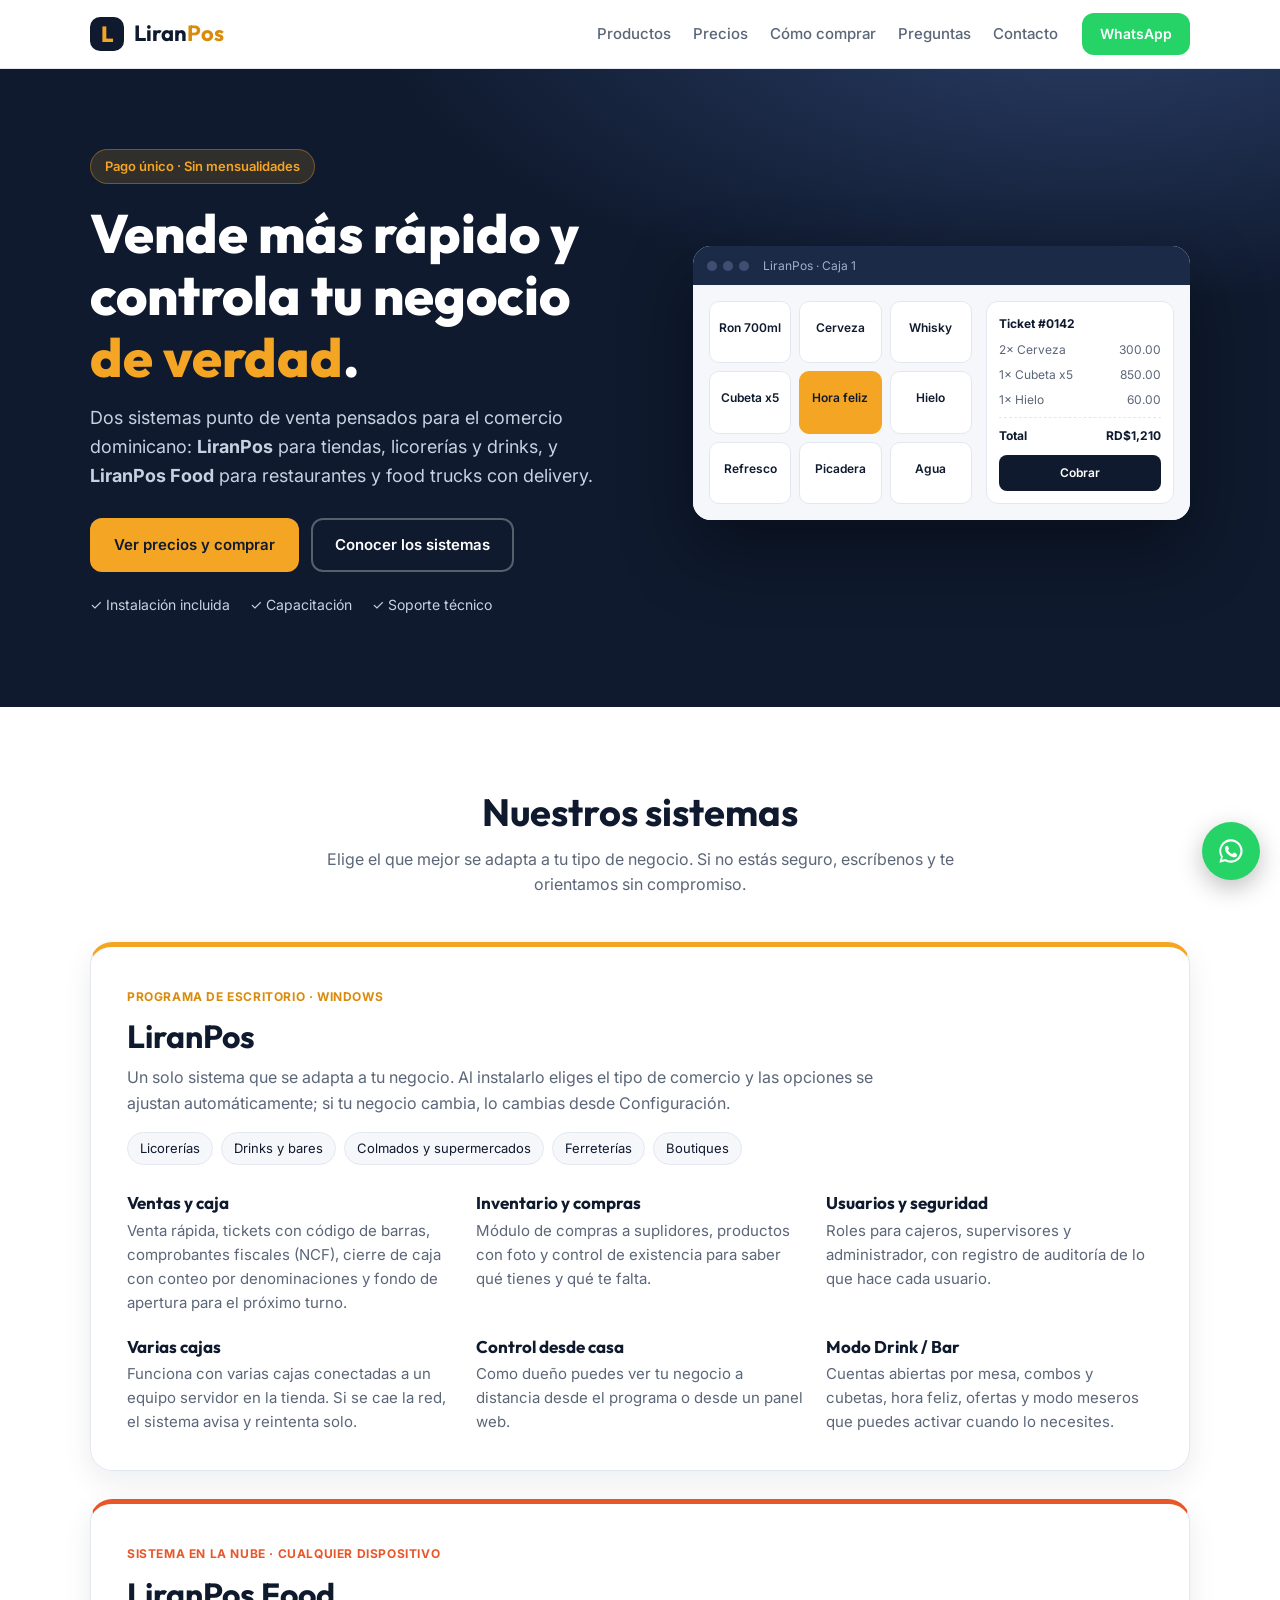
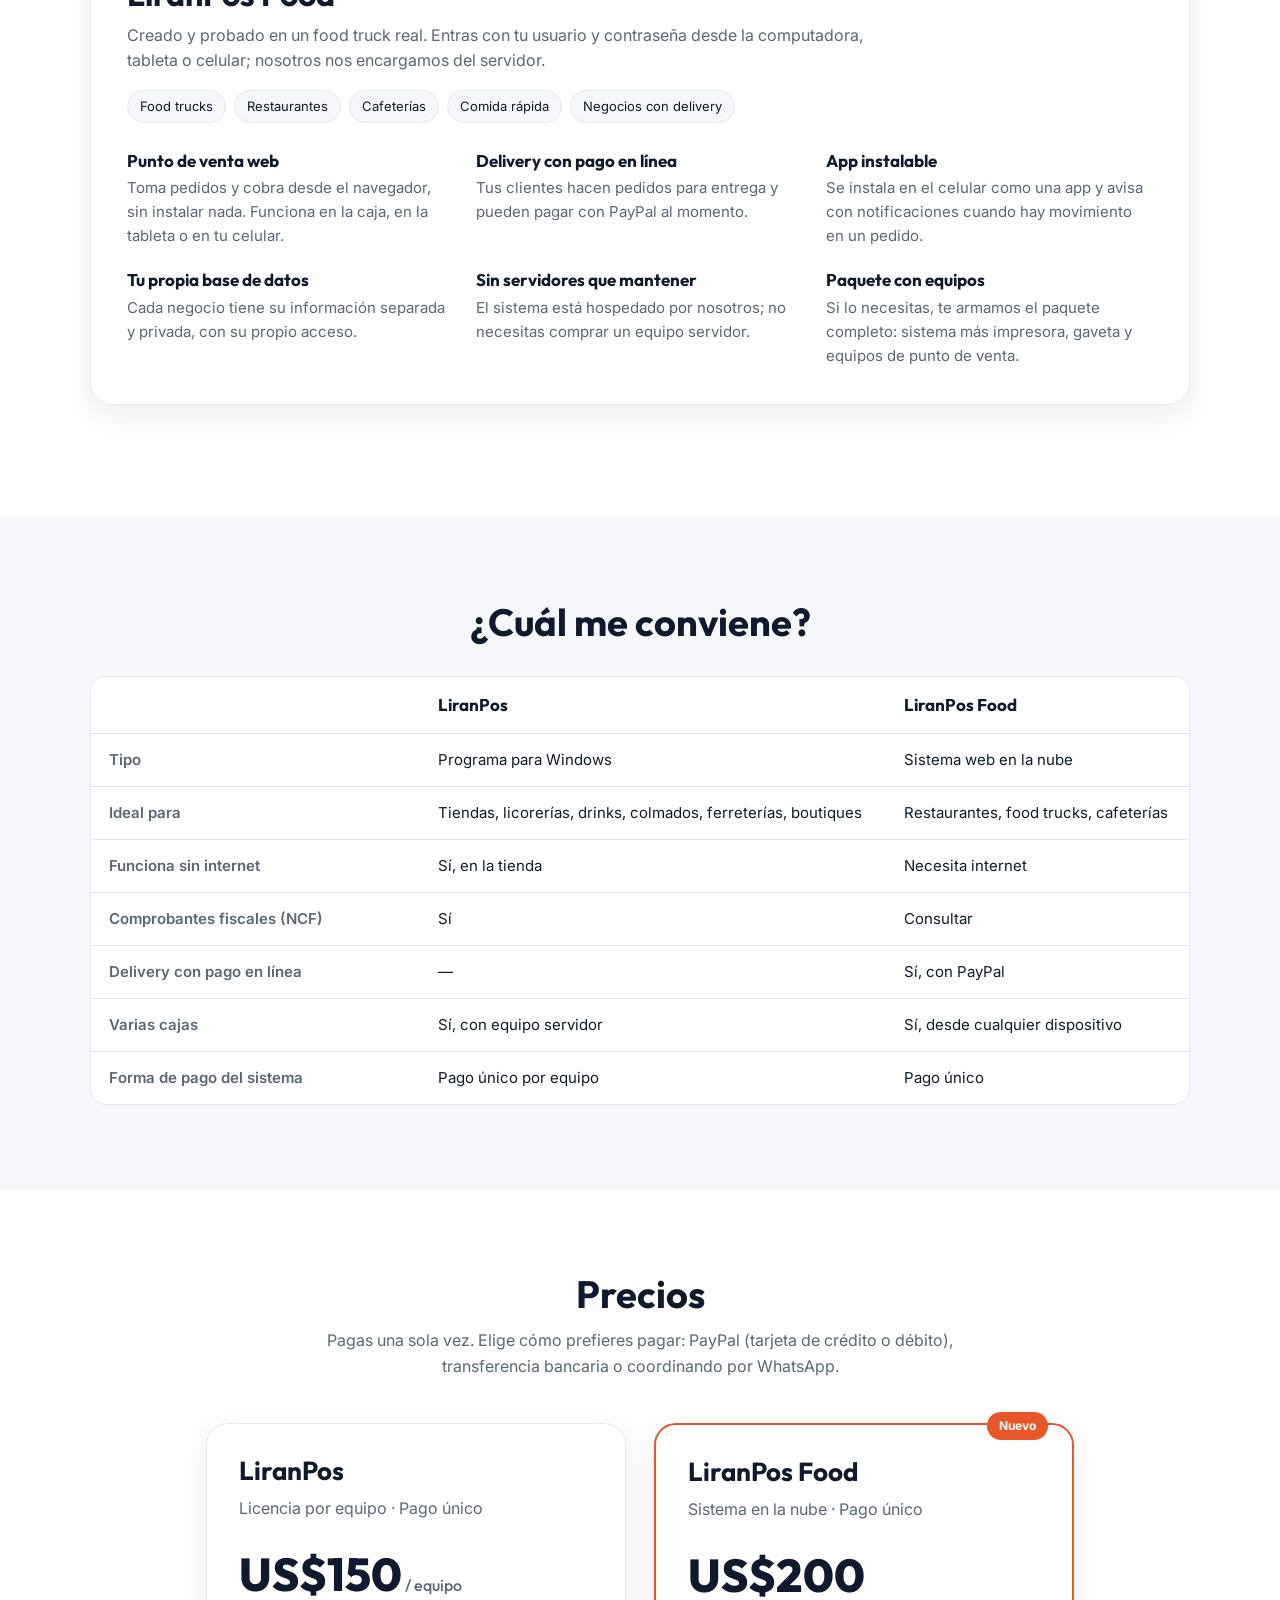
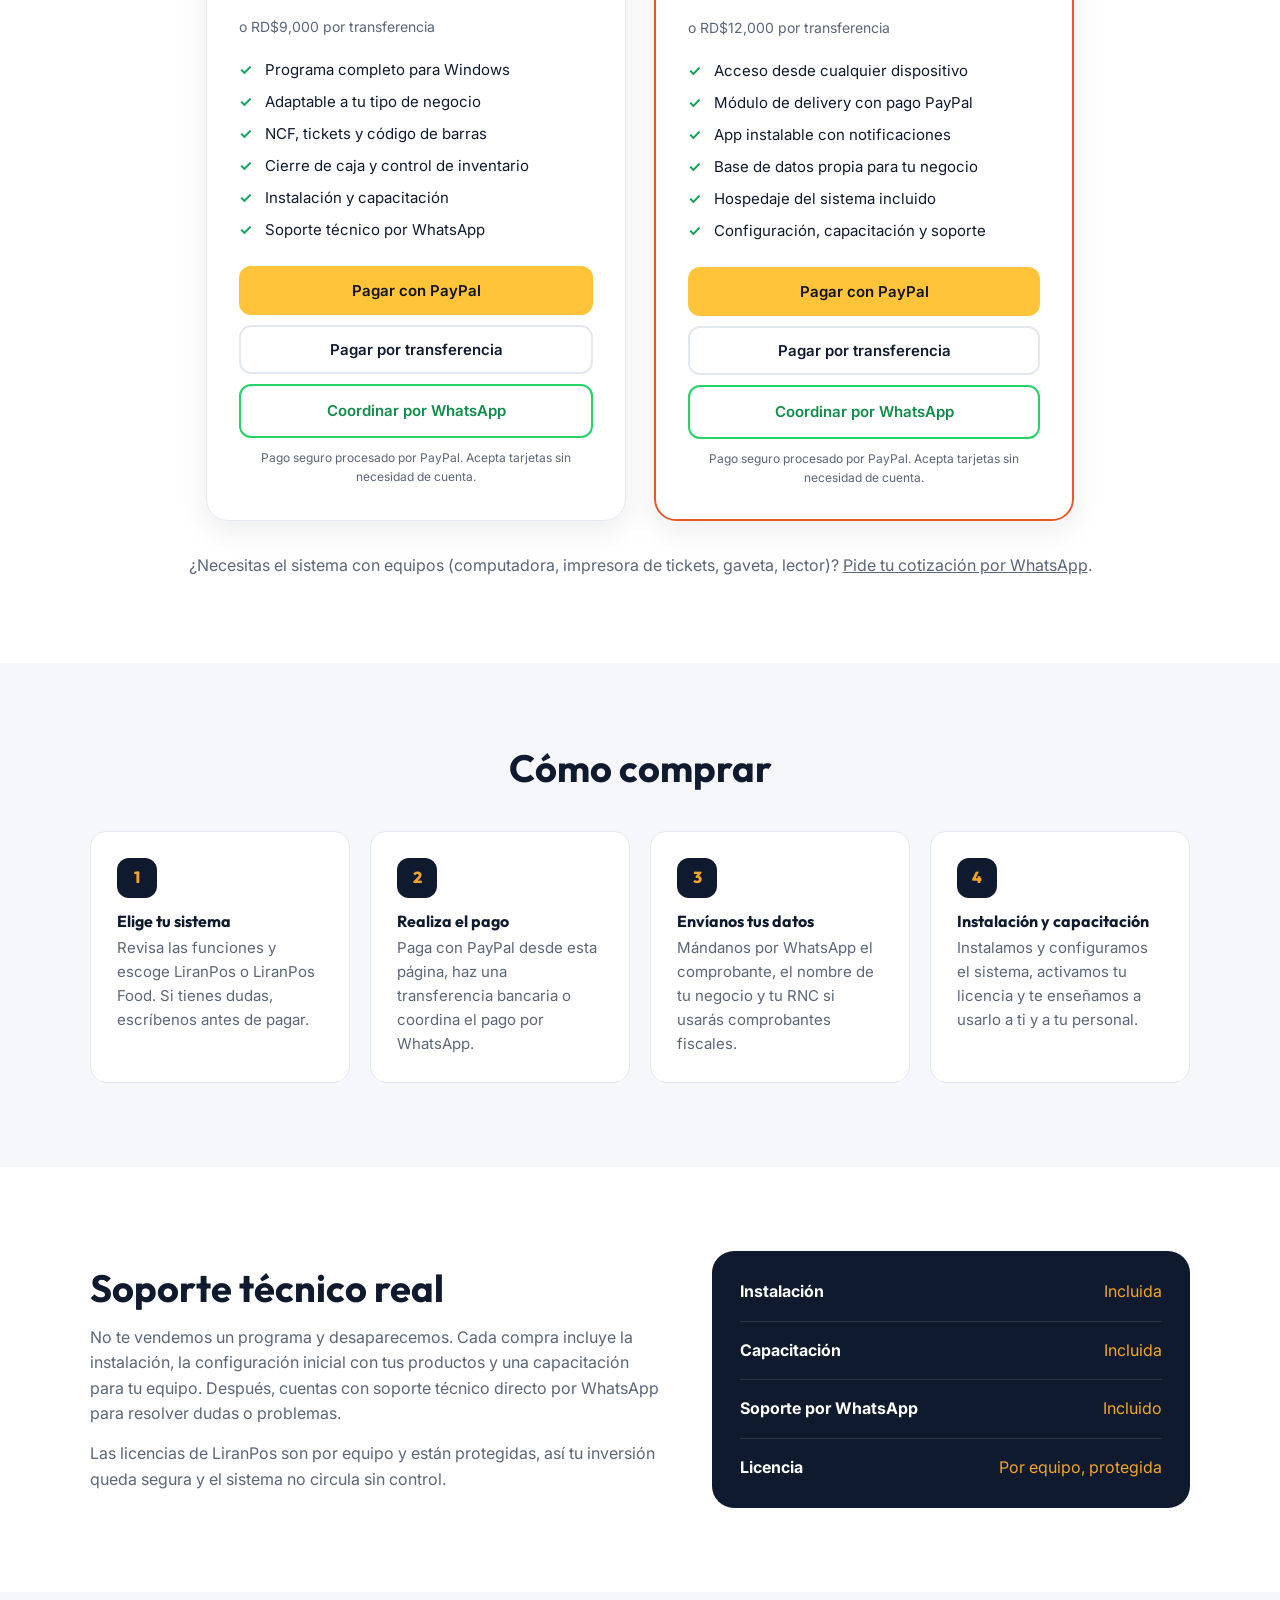
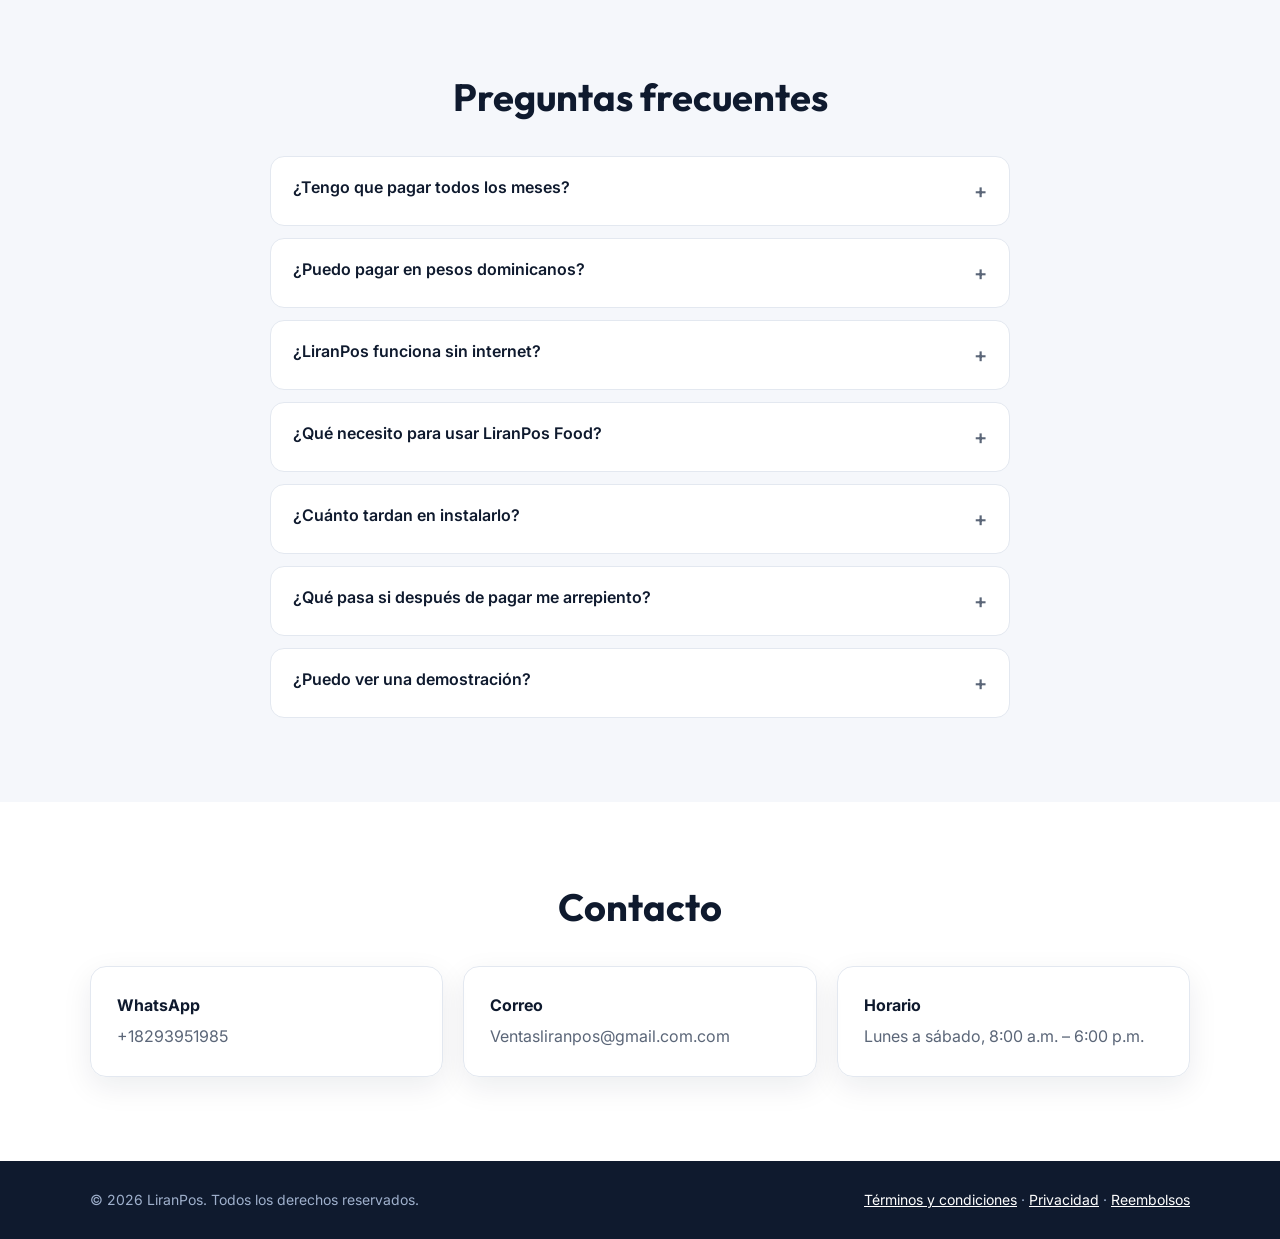
==== index.html @ cc204680 "Add files via upload" ====
<!doctype html>
<html lang="es">
<head>
<meta charset="utf-8">
<meta name="viewport" content="width=device-width, initial-scale=1">
<title>LiranPos | Sistemas punto de venta</title>
<meta name="description" content="LiranPos y LiranPos Food: sistemas punto de venta para licorerías, drinks, colmados, ferreterías, boutiques, restaurantes y food trucks. Pago único, instalación y soporte técnico.">
<link rel="preconnect" href="https://fonts.googleapis.com">
<link rel="preconnect" href="https://fonts.gstatic.com" crossorigin>
<link href="https://fonts.googleapis.com/css2?family=Outfit:wght@500;600;700;800&family=Inter:wght@400;500;600&display=swap" rel="stylesheet">
<link rel="stylesheet" href="estilos.css">
</head>
<body>

<!-- ============ ENCABEZADO ============ -->
<header class="nav">
  <div class="wrap nav-in">
    <a href="#inicio" class="logo"><span class="logo-mark">L</span><span>Liran<b>Pos</b></span></a>
    <nav class="links" id="menu">
      <a href="#productos">Productos</a>
      <a href="#precios">Precios</a>
      <a href="#como-comprar">Cómo comprar</a>
      <a href="#preguntas">Preguntas</a>
      <a href="#contacto">Contacto</a>
    </nav>
    <a class="btn btn-sm btn-wa js-wa" data-msg="Hola, quiero información sobre los sistemas LiranPos." href="#" target="_blank" rel="noopener">WhatsApp</a>
    <button class="burger" aria-label="Abrir menú" onclick="document.getElementById('menu').classList.toggle('open')">☰</button>
  </div>
</header>

<!-- ============ HERO ============ -->
<section class="hero" id="inicio">
  <div class="wrap hero-in">
    <div>
      <span class="pill">Pago único · Sin mensualidades</span>
      <h1>Vende más rápido y controla tu negocio <span class="hl">de verdad</span>.</h1>
      <p class="lead">Dos sistemas punto de venta pensados para el comercio dominicano: <b>LiranPos</b> para tiendas, licorerías y drinks, y <b>LiranPos Food</b> para restaurantes y food trucks con delivery.</p>
      <div class="cta-row">
        <a href="#precios" class="btn btn-primary">Ver precios y comprar</a>
        <a href="#productos" class="btn btn-ghost">Conocer los sistemas</a>
      </div>
      <ul class="trust">
        <li>✓ Instalación incluida</li>
        <li>✓ Capacitación</li>
        <li>✓ Soporte técnico</li>
      </ul>
    </div>
    <div class="mock" aria-hidden="true">
      <div class="mock-bar"><i></i><i></i><i></i><span>LiranPos · Caja 1</span></div>
      <div class="mock-body">
        <div class="mock-grid">
          <div class="tile">Ron 700ml</div><div class="tile">Cerveza</div><div class="tile">Whisky</div>
          <div class="tile">Cubeta x5</div><div class="tile hot">Hora feliz</div><div class="tile">Hielo</div>
          <div class="tile">Refresco</div><div class="tile">Picadera</div><div class="tile">Agua</div>
        </div>
        <div class="mock-ticket">
          <b>Ticket #0142</b>
          <p><span>2× Cerveza</span><span>300.00</span></p>
          <p><span>1× Cubeta x5</span><span>850.00</span></p>
          <p><span>1× Hielo</span><span>60.00</span></p>
          <hr><p class="tot"><span>Total</span><span>RD$1,210</span></p>
          <div class="mock-pay">Cobrar</div>
        </div>
      </div>
    </div>
  </div>
</section>

<!-- ============ PRODUCTOS ============ -->
<section class="sec" id="productos">
  <div class="wrap">
    <h2 class="sec-title">Nuestros sistemas</h2>
    <p class="sec-sub">Elige el que mejor se adapta a tu tipo de negocio. Si no estás seguro, escríbenos y te orientamos sin compromiso.</p>

    <article class="prod">
      <div class="prod-head">
        <span class="tag tag-a">Programa de escritorio · Windows</span>
        <h3>LiranPos</h3>
        <p>Un solo sistema que se adapta a tu negocio. Al instalarlo eliges el tipo de comercio y las opciones se ajustan automáticamente; si tu negocio cambia, lo cambias desde Configuración.</p>
        <div class="chips"><span>Licorerías</span><span>Drinks y bares</span><span>Colmados y supermercados</span><span>Ferreterías</span><span>Boutiques</span></div>
      </div>
      <div class="feat">
        <div><h4>Ventas y caja</h4><p>Venta rápida, tickets con código de barras, comprobantes fiscales (NCF), cierre de caja con conteo por denominaciones y fondo de apertura para el próximo turno.</p></div>
        <div><h4>Inventario y compras</h4><p>Módulo de compras a suplidores, productos con foto y control de existencia para saber qué tienes y qué te falta.</p></div>
        <div><h4>Usuarios y seguridad</h4><p>Roles para cajeros, supervisores y administrador, con registro de auditoría de lo que hace cada usuario.</p></div>
        <div><h4>Varias cajas</h4><p>Funciona con varias cajas conectadas a un equipo servidor en la tienda. Si se cae la red, el sistema avisa y reintenta solo.</p></div>
        <div><h4>Control desde casa</h4><p>Como dueño puedes ver tu negocio a distancia desde el programa o desde un panel web.</p></div>
        <div><h4>Modo Drink / Bar</h4><p>Cuentas abiertas por mesa, combos y cubetas, hora feliz, ofertas y modo meseros que puedes activar cuando lo necesites.</p></div>
      </div>
    </article>

    <article class="prod prod-b">
      <div class="prod-head">
        <span class="tag tag-b">Sistema en la nube · Cualquier dispositivo</span>
        <h3>LiranPos Food</h3>
        <p>Creado y probado en un food truck real. Entras con tu usuario y contraseña desde la computadora, tableta o celular; nosotros nos encargamos del servidor.</p>
        <div class="chips"><span>Food trucks</span><span>Restaurantes</span><span>Cafeterías</span><span>Comida rápida</span><span>Negocios con delivery</span></div>
      </div>
      <div class="feat">
        <div><h4>Punto de venta web</h4><p>Toma pedidos y cobra desde el navegador, sin instalar nada. Funciona en la caja, en la tableta o en tu celular.</p></div>
        <div><h4>Delivery con pago en línea</h4><p>Tus clientes hacen pedidos para entrega y pueden pagar con PayPal al momento.</p></div>
        <div><h4>App instalable</h4><p>Se instala en el celular como una app y avisa con notificaciones cuando hay movimiento en un pedido.</p></div>
        <div><h4>Tu propia base de datos</h4><p>Cada negocio tiene su información separada y privada, con su propio acceso.</p></div>
        <div><h4>Sin servidores que mantener</h4><p>El sistema está hospedado por nosotros; no necesitas comprar un equipo servidor.</p></div>
        <div><h4>Paquete con equipos</h4><p>Si lo necesitas, te armamos el paquete completo: sistema más impresora, gaveta y equipos de punto de venta.</p></div>
      </div>
    </article>
  </div>
</section>

<!-- ============ COMPARATIVA ============ -->
<section class="sec sec-alt">
  <div class="wrap">
    <h2 class="sec-title">¿Cuál me conviene?</h2>
    <div class="tbl-wrap">
      <table class="tbl">
        <thead><tr><th></th><th>LiranPos</th><th>LiranPos Food</th></tr></thead>
        <tbody>
          <tr><td>Tipo</td><td>Programa para Windows</td><td>Sistema web en la nube</td></tr>
          <tr><td>Ideal para</td><td>Tiendas, licorerías, drinks, colmados, ferreterías, boutiques</td><td>Restaurantes, food trucks, cafeterías</td></tr>
          <tr><td>Funciona sin internet</td><td>Sí, en la tienda</td><td>Necesita internet</td></tr>
          <tr><td>Comprobantes fiscales (NCF)</td><td>Sí</td><td>Consultar</td></tr>
          <tr><td>Delivery con pago en línea</td><td>—</td><td>Sí, con PayPal</td></tr>
          <tr><td>Varias cajas</td><td>Sí, con equipo servidor</td><td>Sí, desde cualquier dispositivo</td></tr>
          <tr><td>Forma de pago del sistema</td><td>Pago único por equipo</td><td>Pago único</td></tr>
        </tbody>
      </table>
    </div>
  </div>
</section>

<!-- ============ PRECIOS ============ -->
<section class="sec" id="precios">
  <div class="wrap">
    <h2 class="sec-title">Precios</h2>
    <p class="sec-sub">Pagas una sola vez. Elige cómo prefieres pagar: PayPal (tarjeta de crédito o débito), transferencia bancaria o coordinando por WhatsApp.</p>
    <div class="prices" id="prices"><!-- se llena desde config.js --></div>
    <p class="note">¿Necesitas el sistema con equipos (computadora, impresora de tickets, gaveta, lector)? <a href="#" class="js-wa" data-msg="Hola, quiero cotizar un paquete de sistema + equipos de punto de venta." target="_blank" rel="noopener">Pide tu cotización por WhatsApp</a>.</p>
  </div>
</section>

<!-- ============ CÓMO COMPRAR ============ -->
<section class="sec sec-alt" id="como-comprar">
  <div class="wrap">
    <h2 class="sec-title">Cómo comprar</h2>
    <div class="steps">
      <div class="step"><span>1</span><h4>Elige tu sistema</h4><p>Revisa las funciones y escoge LiranPos o LiranPos Food. Si tienes dudas, escríbenos antes de pagar.</p></div>
      <div class="step"><span>2</span><h4>Realiza el pago</h4><p>Paga con PayPal desde esta página, haz una transferencia bancaria o coordina el pago por WhatsApp.</p></div>
      <div class="step"><span>3</span><h4>Envíanos tus datos</h4><p>Mándanos por WhatsApp el comprobante, el nombre de tu negocio y tu RNC si usarás comprobantes fiscales.</p></div>
      <div class="step"><span>4</span><h4>Instalación y capacitación</h4><p>Instalamos y configuramos el sistema, activamos tu licencia y te enseñamos a usarlo a ti y a tu personal.</p></div>
    </div>
  </div>
</section>

<!-- ============ SOPORTE ============ -->
<section class="sec">
  <div class="wrap support">
    <div>
      <h2 class="sec-title left">Soporte técnico real</h2>
      <p>No te vendemos un programa y desaparecemos. Cada compra incluye la instalación, la configuración inicial con tus productos y una capacitación para tu equipo. Después, cuentas con soporte técnico directo por WhatsApp para resolver dudas o problemas.</p>
      <p>Las licencias de LiranPos son por equipo y están protegidas, así tu inversión queda segura y el sistema no circula sin control.</p>
    </div>
    <div class="support-box">
      <div><b>Instalación</b><span>Incluida</span></div>
      <div><b>Capacitación</b><span>Incluida</span></div>
      <div><b>Soporte por WhatsApp</b><span>Incluido</span></div>
      <div><b>Licencia</b><span>Por equipo, protegida</span></div>
    </div>
  </div>
</section>

<!-- ============ PREGUNTAS ============ -->
<section class="sec sec-alt" id="preguntas">
  <div class="wrap narrow">
    <h2 class="sec-title">Preguntas frecuentes</h2>
    <details><summary>¿Tengo que pagar todos los meses?</summary><p>No. Ambos sistemas se pagan una sola vez. Solo pagarías aparte si compras licencias para más equipos, equipos de punto de venta o servicios adicionales que tú solicites.</p></details>
    <details><summary>¿Puedo pagar en pesos dominicanos?</summary><p>Sí, por transferencia bancaria. PayPal cobra en dólares estadounidenses y acepta tarjetas de crédito y débito, incluso si no tienes cuenta de PayPal.</p></details>
    <details><summary>¿LiranPos funciona sin internet?</summary><p>Sí. LiranPos trabaja dentro de tu tienda. El internet solo hace falta si quieres ver tu negocio a distancia desde casa.</p></details>
    <details><summary>¿Qué necesito para usar LiranPos Food?</summary><p>Solo un dispositivo con navegador e internet: computadora, tableta o celular. No tienes que comprar ni mantener un servidor.</p></details>
    <details><summary>¿Cuánto tardan en instalarlo?</summary><p>Normalmente coordinamos la instalación en los días siguientes a confirmar tu pago. El tiempo depende de cuántos productos y cajas tenga tu negocio.</p></details>
    <details><summary>¿Qué pasa si después de pagar me arrepiento?</summary><p>Revisa nuestra <a href="terminos.html#reembolsos">política de reembolsos</a>. Antes de pagar puedes pedirnos una demostración por WhatsApp para estar seguro.</p></details>
    <details><summary>¿Puedo ver una demostración?</summary><p>Claro. Escríbenos por WhatsApp y coordinamos una demostración del sistema que te interesa.</p></details>
  </div>
</section>

<!-- ============ CONTACTO ============ -->
<section class="sec" id="contacto">
  <div class="wrap">
    <h2 class="sec-title">Contacto</h2>
    <div class="contact">
      <a class="c-card js-wa" data-msg="Hola, quiero información sobre los sistemas LiranPos." href="#" target="_blank" rel="noopener"><b>WhatsApp</b><span class="js-wa-num"></span></a>
      <a class="c-card js-mail" href="#"><b>Correo</b><span class="js-mail-txt"></span></a>
      <div class="c-card"><b>Horario</b><span class="js-horario"></span></div>
    </div>
  </div>
</section>

<footer class="foot">
  <div class="wrap foot-in">
    <p>© <span id="year"></span> LiranPos. Todos los derechos reservados.</p>
    <p><a href="terminos.html">Términos y condiciones</a> · <a href="terminos.html#privacidad">Privacidad</a> · <a href="terminos.html#reembolsos">Reembolsos</a></p>
  </div>
</footer>

<a class="wa-float js-wa" data-msg="Hola, quiero información sobre los sistemas LiranPos." href="#" target="_blank" rel="noopener" aria-label="Escríbenos por WhatsApp">
  <svg viewBox="0 0 24 24" width="28" height="28" fill="#fff"><path d="M12 2a10 10 0 0 0-8.6 15.1L2 22l5-1.3A10 10 0 1 0 12 2zm0 18.2c-1.6 0-3.1-.4-4.4-1.2l-.3-.2-3 .8.8-2.9-.2-.3A8.2 8.2 0 1 1 12 20.2zm4.5-6.1c-.2-.1-1.5-.7-1.7-.8-.2-.1-.4-.1-.6.1l-.8 1c-.1.2-.3.2-.5.1a6.7 6.7 0 0 1-3.3-2.9c-.3-.4.2-.4.7-1.3.1-.2 0-.3 0-.4l-.8-1.8c-.2-.5-.4-.4-.6-.4h-.5c-.2 0-.4.1-.7.3-.2.3-.9.9-.9 2.2s.9 2.5 1 2.7c.1.2 1.8 2.8 4.4 3.9 1.6.7 2.3.8 3.1.6.5-.1 1.5-.6 1.7-1.2.2-.6.2-1.1.2-1.2-.1-.1-.3-.2-.6-.3z"/></svg>
</a>

<!-- Ventana de transferencia bancaria -->
<div class="modal" id="modal" onclick="if(event.target===this)cerrarModal()">
  <div class="modal-box">
    <button class="modal-x" onclick="cerrarModal()" aria-label="Cerrar">×</button>
    <h3>Pago por transferencia</h3>
    <p class="muted">Producto: <b id="m-prod"></b> · Monto: <b id="m-monto"></b></p>
    <div class="bank" id="m-bank"></div>
    <p class="muted">Después de transferir, envíanos el comprobante por WhatsApp para activar tu compra.</p>
    <a class="btn btn-wa full" id="m-wa" href="#" target="_blank" rel="noopener">Enviar comprobante por WhatsApp</a>
  </div>
</div>

<script src="config.js"></script>
<script src="app.js"></script>
</body>
</html>
---- estilos.css ----
:root{
  --bg:#ffffff; --bg2:#f5f7fb; --ink:#0f1a2e; --muted:#5b6678; --line:#e3e8f0;
  --navy:#0f1a2e; --navy2:#1b2a47; --amber:#f5a524; --amber-d:#d98b0c;
  --food:#e8572a; --wa:#25d366; --pp:#ffc439; --radius:16px;
  --shadow:0 10px 30px rgba(15,26,46,.08);
}
*{box-sizing:border-box;margin:0;padding:0}
html{scroll-behavior:smooth;scroll-padding-top:80px}
body{font-family:Inter,system-ui,sans-serif;color:var(--ink);background:var(--bg);line-height:1.6;overflow-x:hidden}
h1,h2,h3,h4{font-family:Outfit,Inter,system-ui,sans-serif;line-height:1.15}
a{color:inherit}
.wrap{max-width:1140px;margin:0 auto;padding:0 20px}
.narrow{max-width:780px}
.muted{color:var(--muted)}

/* Botones */
.btn{display:inline-flex;align-items:center;justify-content:center;gap:8px;padding:13px 22px;border-radius:12px;font-weight:600;text-decoration:none;border:2px solid transparent;cursor:pointer;font-size:15px;font-family:inherit;transition:.15s}
.btn-sm{padding:8px 16px;font-size:14px}
.full{width:100%}
.btn-primary{background:var(--amber);color:var(--navy)}
.btn-primary:hover{background:var(--amber-d)}
.btn-ghost{background:transparent;border-color:var(--line);color:var(--ink)}
.btn-ghost:hover{border-color:var(--ink)}
.btn-wa{background:var(--wa);color:#fff}
.btn-wa-outline{background:transparent;border-color:var(--wa);color:#128c4a}
.btn-paypal{background:var(--pp);color:#111}
.btn-paypal:hover{filter:brightness(.95)}

/* Navegación */
.nav{position:sticky;top:0;z-index:50;background:rgba(255,255,255,.92);backdrop-filter:blur(10px);border-bottom:1px solid var(--line)}
.nav-in{display:flex;align-items:center;gap:24px;height:68px}
.logo{display:flex;align-items:center;gap:10px;font-family:Outfit,Inter,system-ui,sans-serif;font-size:22px;font-weight:700;text-decoration:none}
.logo b{color:var(--amber-d)}
.logo-mark{width:34px;height:34px;border-radius:10px;background:var(--navy);color:var(--amber);display:grid;place-items:center;font-weight:800}
.links{display:flex;gap:22px;margin-left:auto}
.links a{text-decoration:none;color:var(--muted);font-weight:500;font-size:15px}
.links a:hover{color:var(--ink)}
.burger{display:none;margin-left:8px;background:none;border:0;font-size:24px;cursor:pointer;color:var(--ink)}

/* Hero */
.hero{background:radial-gradient(1200px 500px at 85% -10%,#2a3d66 0%,transparent 60%),var(--navy);color:#fff;padding:80px 0 90px}
.hero-in{display:grid;grid-template-columns:1.1fr 1fr;gap:56px;align-items:center}
.pill{display:inline-block;background:rgba(245,165,36,.15);color:var(--amber);border:1px solid rgba(245,165,36,.35);padding:6px 14px;border-radius:99px;font-size:13px;font-weight:600}
.hero h1{font-size:clamp(34px,5vw,54px);margin:18px 0 16px;font-weight:800}
.hl{color:var(--amber)}
.lead{font-size:18px;color:#c8d1e1;max-width:560px}
.cta-row{display:flex;gap:12px;flex-wrap:wrap;margin:28px 0 22px}
.hero .btn-ghost{color:#fff;border-color:rgba(255,255,255,.3)}
.hero .btn-ghost:hover{border-color:#fff}
.trust{display:flex;gap:20px;flex-wrap:wrap;list-style:none;color:#c8d1e1;font-size:14px}

/* Maqueta */
.mock{background:#fff;border-radius:18px;box-shadow:0 30px 70px rgba(0,0,0,.4);overflow:hidden;color:var(--ink)}
.mock-bar{background:var(--navy2);display:flex;align-items:center;gap:6px;padding:10px 14px;color:#9fb0cc;font-size:12px}
.mock-bar i{width:10px;height:10px;border-radius:50%;background:#3d4f72}
.mock-bar span{margin-left:8px}
.mock-body{display:grid;grid-template-columns:1.4fr 1fr;gap:14px;padding:16px;background:var(--bg2)}
.mock-grid{display:grid;grid-template-columns:repeat(3,1fr);gap:8px}
.tile{background:#fff;border:1px solid var(--line);border-radius:10px;padding:16px 6px;font-size:12px;text-align:center;font-weight:600}
.tile.hot{background:var(--amber);border-color:var(--amber)}
.mock-ticket{background:#fff;border-radius:12px;padding:12px;font-size:12px;border:1px solid var(--line)}
.mock-ticket p{display:flex;justify-content:space-between;margin-top:6px;color:var(--muted)}
.mock-ticket hr{border:0;border-top:1px dashed var(--line);margin:8px 0}
.mock-ticket .tot{color:var(--ink);font-weight:700}
.mock-pay{margin-top:10px;background:var(--navy);color:#fff;text-align:center;border-radius:8px;padding:8px;font-weight:600}

/* Secciones */
.sec{padding:84px 0}
.sec-alt{background:var(--bg2)}
.sec-title{font-size:clamp(28px,3.5vw,38px);text-align:center;margin-bottom:12px}
.sec-title.left{text-align:left}
.sec-sub{text-align:center;color:var(--muted);max-width:640px;margin:0 auto 44px}

/* Productos */
.prod{border:1px solid var(--line);border-radius:22px;padding:36px;margin-bottom:28px;box-shadow:var(--shadow);border-top:5px solid var(--amber)}
.prod-b{border-top-color:var(--food)}
.prod-head{max-width:760px;margin-bottom:28px}
.prod h3{font-size:32px;margin:10px 0}
.prod-head p{color:var(--muted)}
.tag{font-size:12px;font-weight:700;text-transform:uppercase;letter-spacing:.05em}
.tag-a{color:var(--amber-d)} .tag-b{color:var(--food)}
.chips{display:flex;flex-wrap:wrap;gap:8px;margin-top:16px}
.chips span{background:var(--bg2);border:1px solid var(--line);padding:5px 12px;border-radius:99px;font-size:13px}
.feat{display:grid;grid-template-columns:repeat(3,1fr);gap:22px}
.feat h4{font-size:17px;margin-bottom:6px}
.feat p{color:var(--muted);font-size:15px}

/* Tabla */
.tbl-wrap{overflow-x:auto;border-radius:var(--radius);border:1px solid var(--line);background:#fff;margin-top:32px}
.tbl{width:100%;border-collapse:collapse;min-width:560px}
.tbl th,.tbl td{padding:14px 18px;text-align:left;border-bottom:1px solid var(--line);font-size:15px}
.tbl th{font-family:Outfit,Inter,system-ui,sans-serif;font-size:17px;background:#fff}
.tbl td:first-child{font-weight:600;color:var(--muted);width:30%}
.tbl tr:last-child td{border-bottom:0}

/* Precios */
.prices{display:grid;grid-template-columns:repeat(2,minmax(0,420px));gap:28px;justify-content:center}
.price{position:relative;border:1px solid var(--line);border-radius:22px;padding:32px;box-shadow:var(--shadow);display:flex;flex-direction:column;gap:10px}
.price.featured{border:2px solid var(--food)}
.ribbon{position:absolute;top:-13px;right:24px;background:var(--food);color:#fff;font-size:12px;font-weight:700;padding:4px 12px;border-radius:99px}
.price h3{font-size:26px}
.amount{font-family:Outfit,Inter,system-ui,sans-serif;font-size:46px;font-weight:800;margin-top:6px}
.amount small{font-size:16px;color:var(--muted);font-weight:500}
.rd{color:var(--muted);font-size:14px;margin-top:-6px}
.price ul{list-style:none;margin:10px 0 14px;display:grid;gap:8px}
.price li{padding-left:26px;position:relative;font-size:15px}
.price li::before{content:"✓";position:absolute;left:0;color:#1aa35a;font-weight:700}
.price form{margin:0}
.secure{font-size:12px;color:var(--muted);text-align:center}
.note{text-align:center;color:var(--muted);margin-top:32px}

/* Pasos */
.steps{display:grid;grid-template-columns:repeat(4,1fr);gap:20px;margin-top:40px}
.step{background:#fff;border:1px solid var(--line);border-radius:var(--radius);padding:26px}
.step span{display:grid;place-items:center;width:40px;height:40px;border-radius:12px;background:var(--navy);color:var(--amber);font-family:Outfit,Inter,system-ui,sans-serif;font-weight:800;margin-bottom:14px}
.step h4{margin-bottom:6px}
.step p{color:var(--muted);font-size:15px}

/* Soporte */
.support{display:grid;grid-template-columns:1.2fr 1fr;gap:48px;align-items:center}
.support p{color:var(--muted);margin-top:14px}
.support-box{background:var(--navy);color:#fff;border-radius:22px;padding:12px 28px}
.support-box div{display:flex;justify-content:space-between;gap:12px;padding:16px 0;border-bottom:1px solid rgba(255,255,255,.12)}
.support-box div:last-child{border:0}
.support-box span{color:var(--amber)}

/* Preguntas */
details{background:#fff;border:1px solid var(--line);border-radius:14px;padding:18px 22px;margin-top:12px}
details:first-of-type{margin-top:36px}
summary{font-weight:600;cursor:pointer;list-style:none;display:flex;justify-content:space-between;gap:12px}
summary::after{content:"+";font-size:20px;color:var(--muted)}
details[open] summary::after{content:"−"}
details p{color:var(--muted);margin-top:10px}
details a{color:var(--amber-d)}

/* Contacto */
.contact{display:grid;grid-template-columns:repeat(3,1fr);gap:20px;margin-top:36px}
.c-card{border:1px solid var(--line);border-radius:var(--radius);padding:26px;text-decoration:none;display:flex;flex-direction:column;gap:6px;box-shadow:var(--shadow);word-break:break-word}
.c-card span{color:var(--muted)}
a.c-card:hover{border-color:var(--ink)}

/* Pie */
.foot{background:var(--navy);color:#9fb0cc;padding:28px 0;font-size:14px}
.foot-in{display:flex;justify-content:space-between;gap:12px;flex-wrap:wrap}
.foot a{color:#fff}

/* WhatsApp flotante */
.wa-float{position:fixed;right:20px;bottom:20px;width:58px;height:58px;border-radius:50%;background:var(--wa);display:grid;place-items:center;box-shadow:0 8px 24px rgba(0,0,0,.25);z-index:60}

/* Ventana */
.modal{position:fixed;inset:0;background:rgba(15,26,46,.6);display:none;align-items:center;justify-content:center;padding:16px;z-index:100}
.modal.show{display:flex}
.modal-box{background:#fff;border-radius:20px;padding:30px;max-width:440px;width:100%;position:relative;display:grid;gap:14px}
.modal-x{position:absolute;top:12px;right:16px;background:none;border:0;font-size:28px;cursor:pointer;color:var(--muted)}
.bank{background:var(--bg2);border-radius:12px;padding:6px 16px}
.bank div{display:flex;justify-content:space-between;gap:12px;padding:10px 0;border-bottom:1px solid var(--line);font-size:14px}
.bank div:last-child{border:0}
.bank span{color:var(--muted)}

/* Páginas simples */
.page{padding:60px 0 80px}
.page h1{font-size:38px;margin-bottom:8px}
.page h2{font-size:24px;margin:36px 0 10px}
.page p,.page li{color:var(--muted);margin-bottom:10px}
.page ul{padding-left:20px}
.thanks{text-align:center;max-width:620px;margin:0 auto;padding:90px 20px}
.thanks .ok{width:80px;height:80px;border-radius:50%;background:#e6f7ee;color:#1aa35a;font-size:40px;display:grid;place-items:center;margin:0 auto 20px}
.thanks h1{font-size:38px;margin-bottom:12px}
.thanks p{color:var(--muted);margin-bottom:24px}

/* Responsivo */
@media (max-width:960px){
  .hero-in,.support{grid-template-columns:1fr}
  .feat{grid-template-columns:repeat(2,1fr)}
  .steps{grid-template-columns:repeat(2,1fr)}
  .prices{grid-template-columns:1fr}
}
@media (max-width:760px){
  .links{display:none;position:absolute;top:68px;left:0;right:0;background:#fff;flex-direction:column;padding:16px 20px;gap:14px;border-bottom:1px solid var(--line)}
  .links.open{display:flex}
  .burger{display:block}
  .nav .btn-wa{margin-left:auto}
  .hero{padding:56px 0 64px}
  .sec{padding:60px 0}
  .prod{padding:24px}
  .feat,.steps,.contact{grid-template-columns:1fr}
  .mock-body{grid-template-columns:1fr}
}
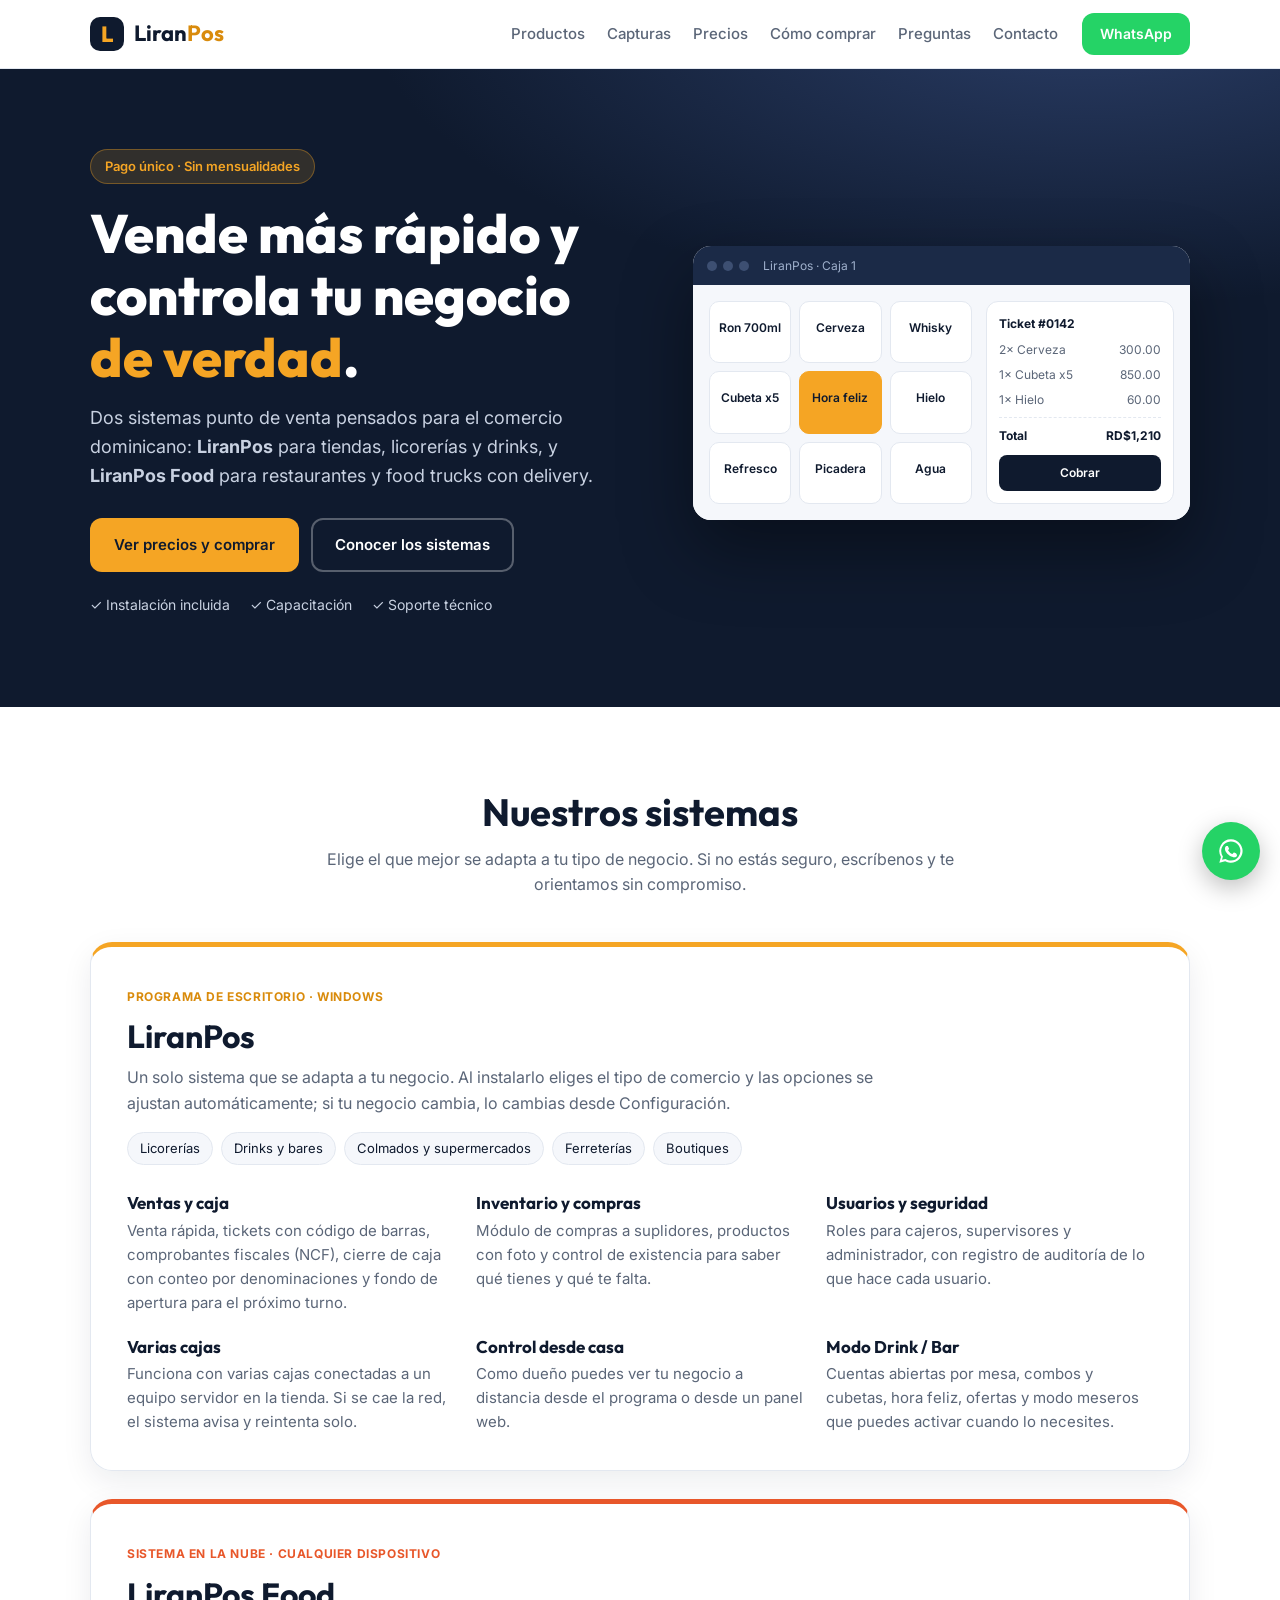
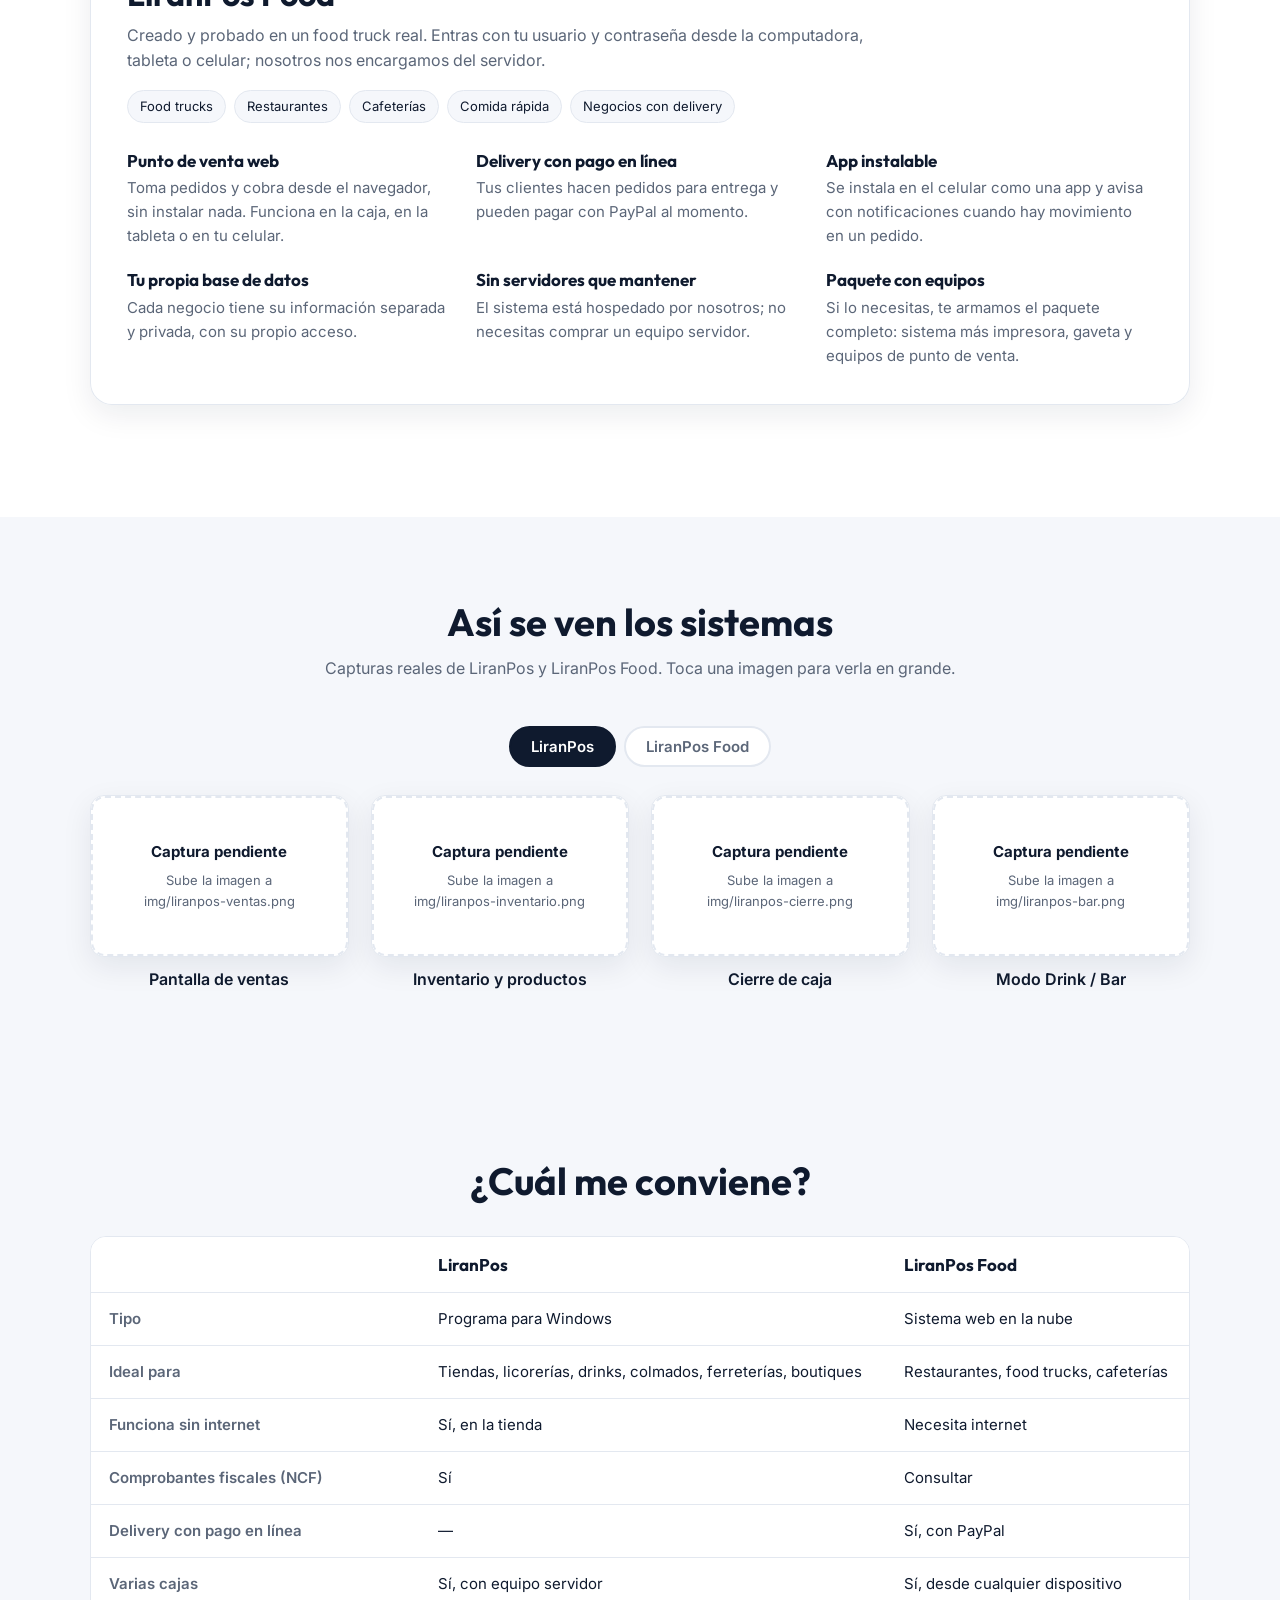
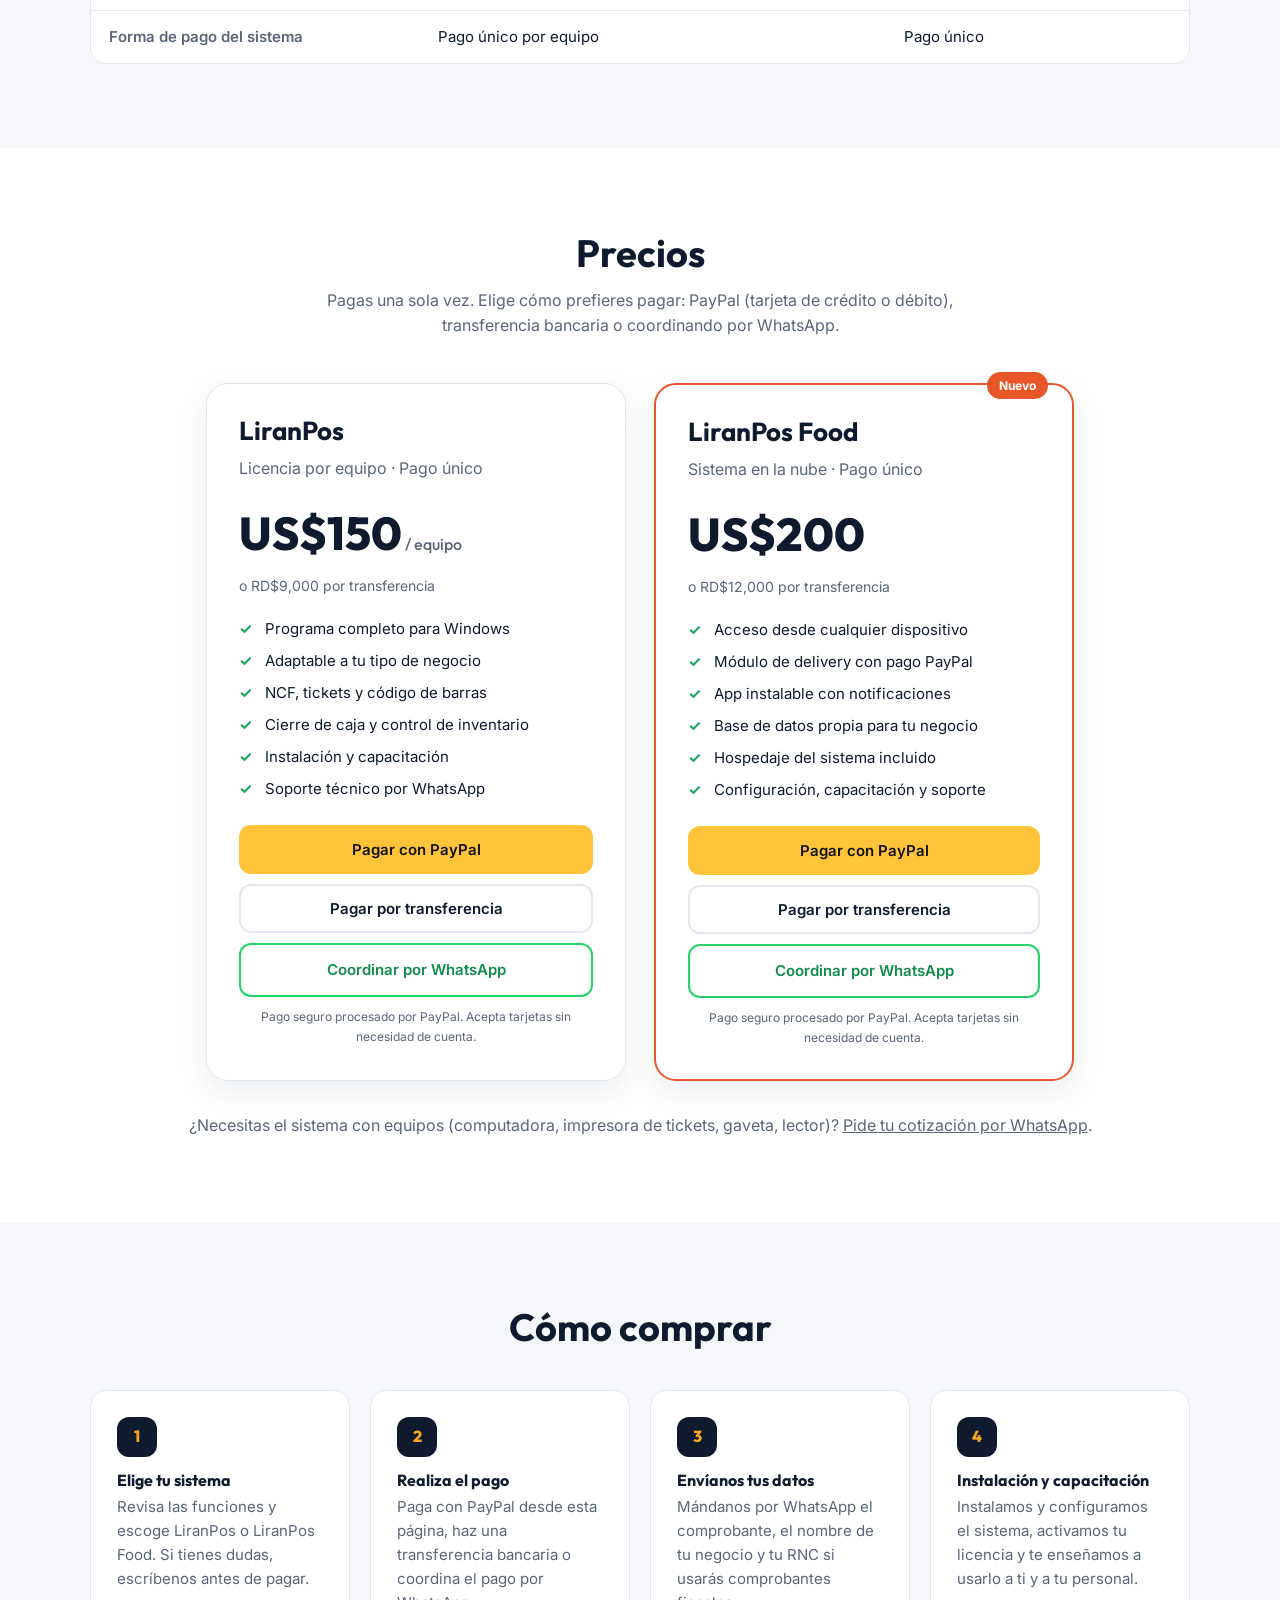
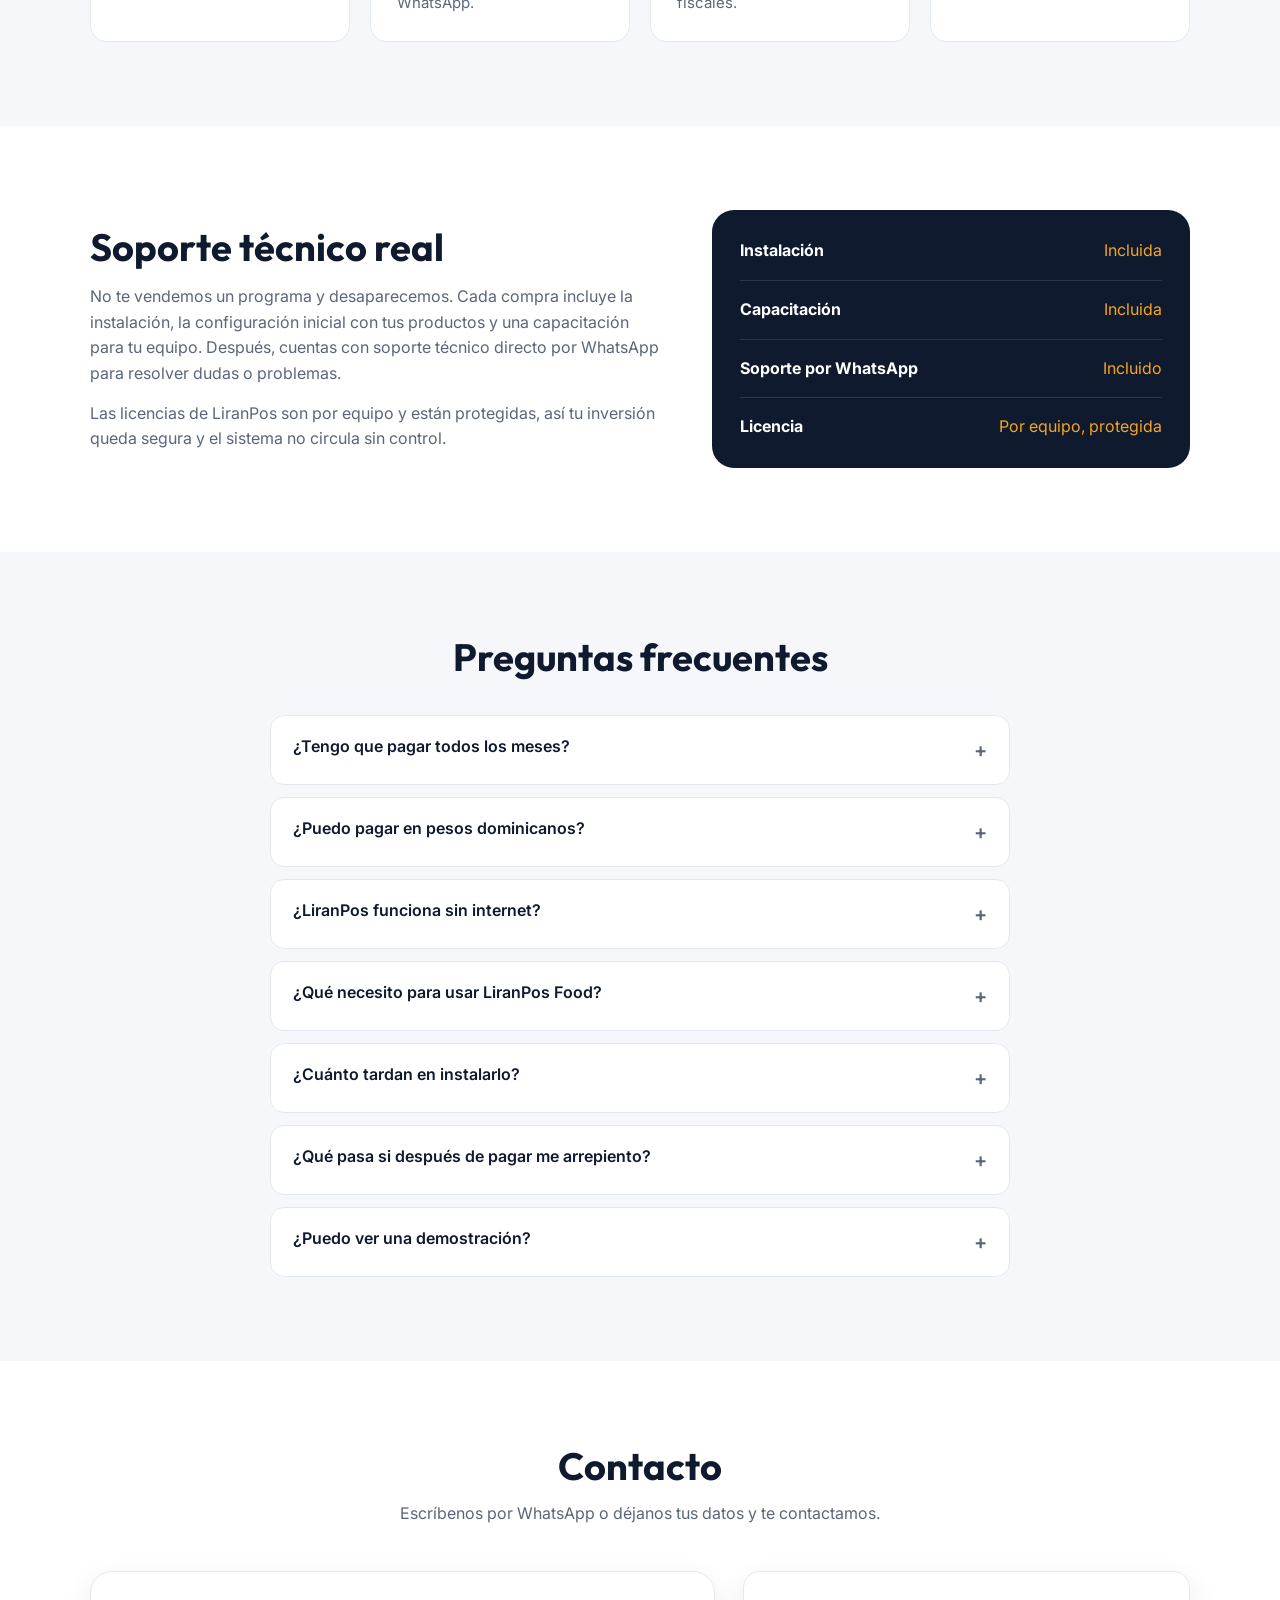
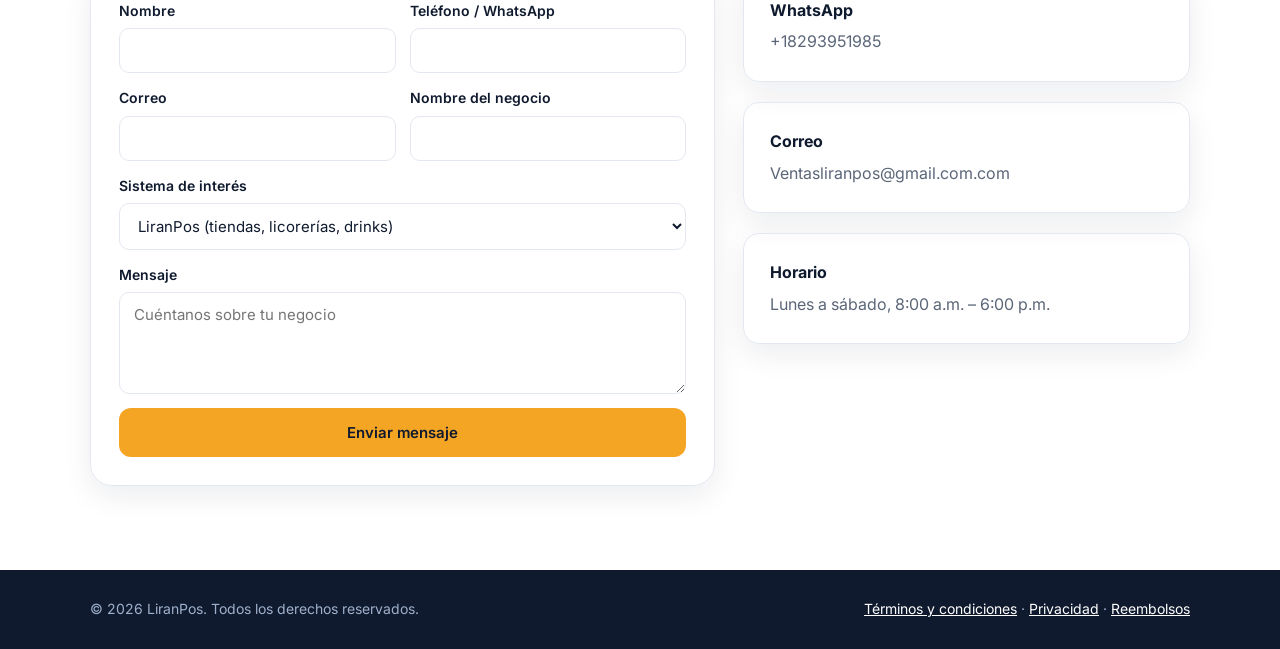
==== commit 37fcf776: "Add files via upload" ====
--- a/index.html
+++ b/index.html
@@ -18,6 +18,7 @@
     <a href="#inicio" class="logo"><span class="logo-mark">L</span><span>Liran<b>Pos</b></span></a>
     <nav class="links" id="menu">
       <a href="#productos">Productos</a>
+      <a href="#capturas">Capturas</a>
       <a href="#precios">Precios</a>
       <a href="#como-comprar">Cómo comprar</a>
       <a href="#preguntas">Preguntas</a>
@@ -107,6 +108,17 @@
     </article>
   </div>
 </section>
+
+<!-- ============ CAPTURAS ============ -->
+<section class="sec sec-alt" id="capturas">
+  <div class="wrap">
+    <h2 class="sec-title">Así se ven los sistemas</h2>
+    <p class="sec-sub">Capturas reales de LiranPos y LiranPos Food. Toca una imagen para verla en grande.</p>
+    <div class="tabs" id="cap-tabs"></div>
+    <div class="gallery" id="gallery"></div>
+  </div>
+</section>
+<div class="lightbox" id="lightbox" onclick="this.classList.remove('show')"><img id="lb-img" alt=""><p id="lb-cap"></p></div>
 
 <!-- ============ COMPARATIVA ============ -->
 <section class="sec sec-alt">
@@ -187,10 +199,38 @@
 <section class="sec" id="contacto">
   <div class="wrap">
     <h2 class="sec-title">Contacto</h2>
-    <div class="contact">
-      <a class="c-card js-wa" data-msg="Hola, quiero información sobre los sistemas LiranPos." href="#" target="_blank" rel="noopener"><b>WhatsApp</b><span class="js-wa-num"></span></a>
-      <a class="c-card js-mail" href="#"><b>Correo</b><span class="js-mail-txt"></span></a>
-      <div class="c-card"><b>Horario</b><span class="js-horario"></span></div>
+    <p class="sec-sub">Escríbenos por WhatsApp o déjanos tus datos y te contactamos.</p>
+    <div class="contact-grid">
+      <form class="cform" id="cform" method="POST">
+        <div class="ok-msg" id="ok-msg">✓ ¡Mensaje enviado! Te contactaremos pronto.</div>
+        <div class="row2">
+          <label>Nombre<input name="Nombre" required autocomplete="name"></label>
+          <label>Teléfono / WhatsApp<input name="Teléfono" type="tel" required autocomplete="tel"></label>
+        </div>
+        <div class="row2">
+          <label>Correo<input name="email" type="email" autocomplete="email"></label>
+          <label>Nombre del negocio<input name="Negocio"></label>
+        </div>
+        <label>Sistema de interés
+          <select name="Sistema">
+            <option>LiranPos (tiendas, licorerías, drinks)</option>
+            <option>LiranPos Food (restaurantes, food trucks)</option>
+            <option>Paquete con equipos</option>
+            <option>No estoy seguro</option>
+          </select>
+        </label>
+        <label>Mensaje<textarea name="Mensaje" rows="4" placeholder="Cuéntanos sobre tu negocio"></textarea></label>
+        <input type="hidden" name="_subject" value="Nuevo contacto desde la página LiranPos">
+        <input type="hidden" name="_template" value="table">
+        <input type="hidden" name="_next" id="f-next">
+        <input type="text" name="_honey" style="display:none" tabindex="-1" autocomplete="off">
+        <button class="btn btn-primary full" type="submit">Enviar mensaje</button>
+      </form>
+      <div class="contact">
+        <a class="c-card js-wa" data-msg="Hola, quiero información sobre los sistemas LiranPos." href="#" target="_blank" rel="noopener"><b>WhatsApp</b><span class="js-wa-num"></span></a>
+        <a class="c-card js-mail" href="#"><b>Correo</b><span class="js-mail-txt"></span></a>
+        <div class="c-card"><b>Horario</b><span class="js-horario"></span></div>
+      </div>
     </div>
   </div>
 </section>
--- a/estilos.css
+++ b/estilos.css
@@ -186,3 +186,32 @@
   .feat,.steps,.contact{grid-template-columns:1fr}
   .mock-body{grid-template-columns:1fr}
 }
+
+/* Capturas */
+.tabs{display:flex;justify-content:center;gap:8px;margin-bottom:28px;flex-wrap:wrap}
+.tabs button{border:2px solid var(--line);background:#fff;padding:9px 20px;border-radius:99px;font:600 15px Inter,system-ui,sans-serif;cursor:pointer;color:var(--muted)}
+.tabs button.on{background:var(--navy);border-color:var(--navy);color:#fff}
+.gallery{display:grid;grid-template-columns:repeat(auto-fill,minmax(250px,1fr));gap:22px}
+.gallery figure{margin:0}
+.shot{aspect-ratio:16/10;border-radius:14px;overflow:hidden;border:1px solid var(--line);background:#fff;box-shadow:var(--shadow)}
+.shot img{width:100%;height:100%;object-fit:cover;object-position:top;cursor:zoom-in;display:block;transition:transform .25s}
+.shot img:hover{transform:scale(1.03)}
+.shot-empty{height:100%;display:flex;flex-direction:column;align-items:center;justify-content:center;gap:6px;text-align:center;color:var(--muted);font-size:13px;border:2px dashed var(--line);border-radius:14px;padding:12px}
+.shot-empty b{color:var(--ink);font-size:15px}
+.gallery figcaption{margin-top:10px;font-weight:600;text-align:center}
+.lightbox{position:fixed;inset:0;background:rgba(10,16,30,.92);display:none;flex-direction:column;align-items:center;justify-content:center;padding:20px;z-index:120;cursor:zoom-out}
+.lightbox.show{display:flex}
+.lightbox img{max-width:100%;max-height:85vh;border-radius:10px}
+.lightbox p{color:#fff;margin-top:12px;font-weight:600}
+
+/* Formulario */
+.contact-grid{display:grid;grid-template-columns:1.4fr 1fr;gap:28px;align-items:start}
+.contact-grid .contact{grid-template-columns:1fr;margin-top:0}
+.cform{border:1px solid var(--line);border-radius:22px;padding:28px;box-shadow:var(--shadow);display:grid;gap:14px}
+.cform label{display:grid;gap:6px;font-weight:600;font-size:14px}
+.cform input,.cform select,.cform textarea{font:400 15px Inter,system-ui,sans-serif;padding:12px 14px;border:1px solid var(--line);border-radius:10px;background:#fff;color:var(--ink);width:100%}
+.cform input:focus,.cform select:focus,.cform textarea:focus{outline:2px solid var(--amber);border-color:var(--amber)}
+.row2{display:grid;grid-template-columns:1fr 1fr;gap:14px}
+.ok-msg{display:none;background:#e6f7ee;color:#137a43;padding:12px 16px;border-radius:10px;font-weight:600}
+.ok-msg.show{display:block}
+@media (max-width:860px){.contact-grid,.row2{grid-template-columns:1fr}}
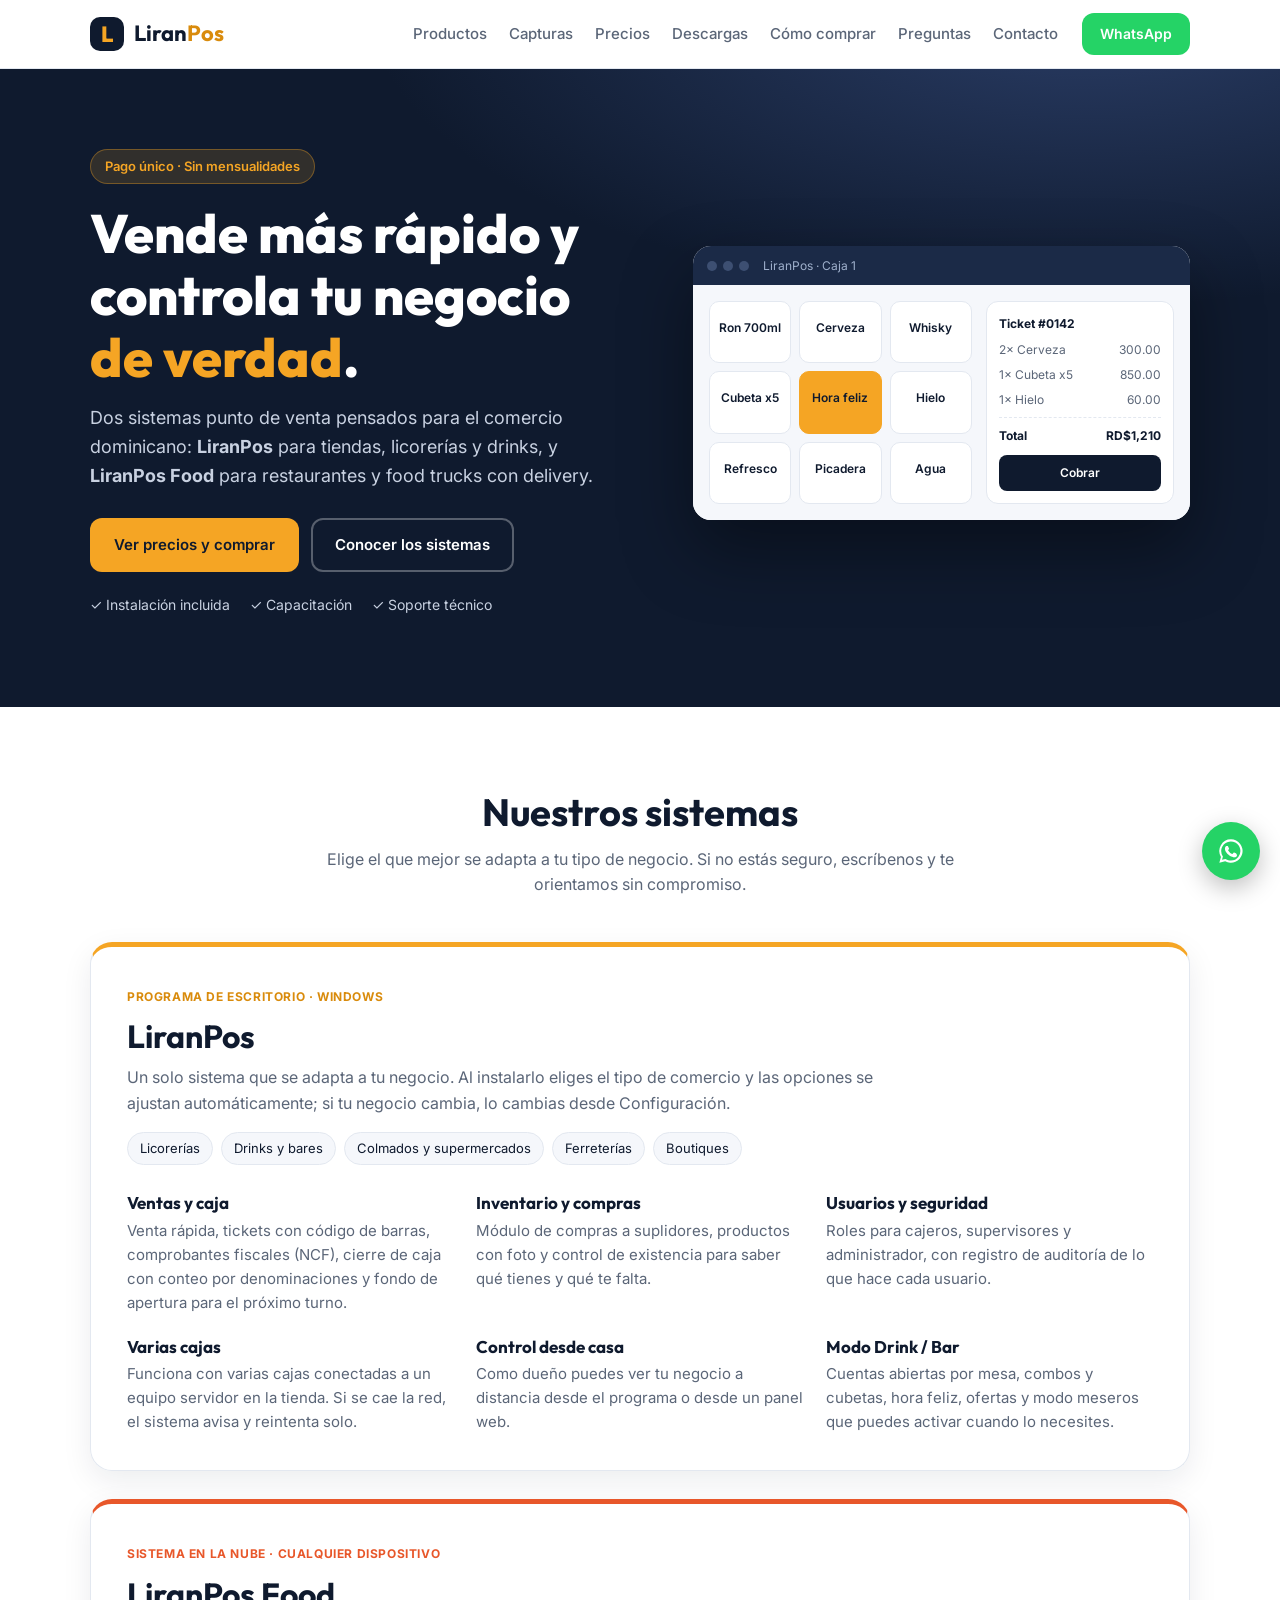
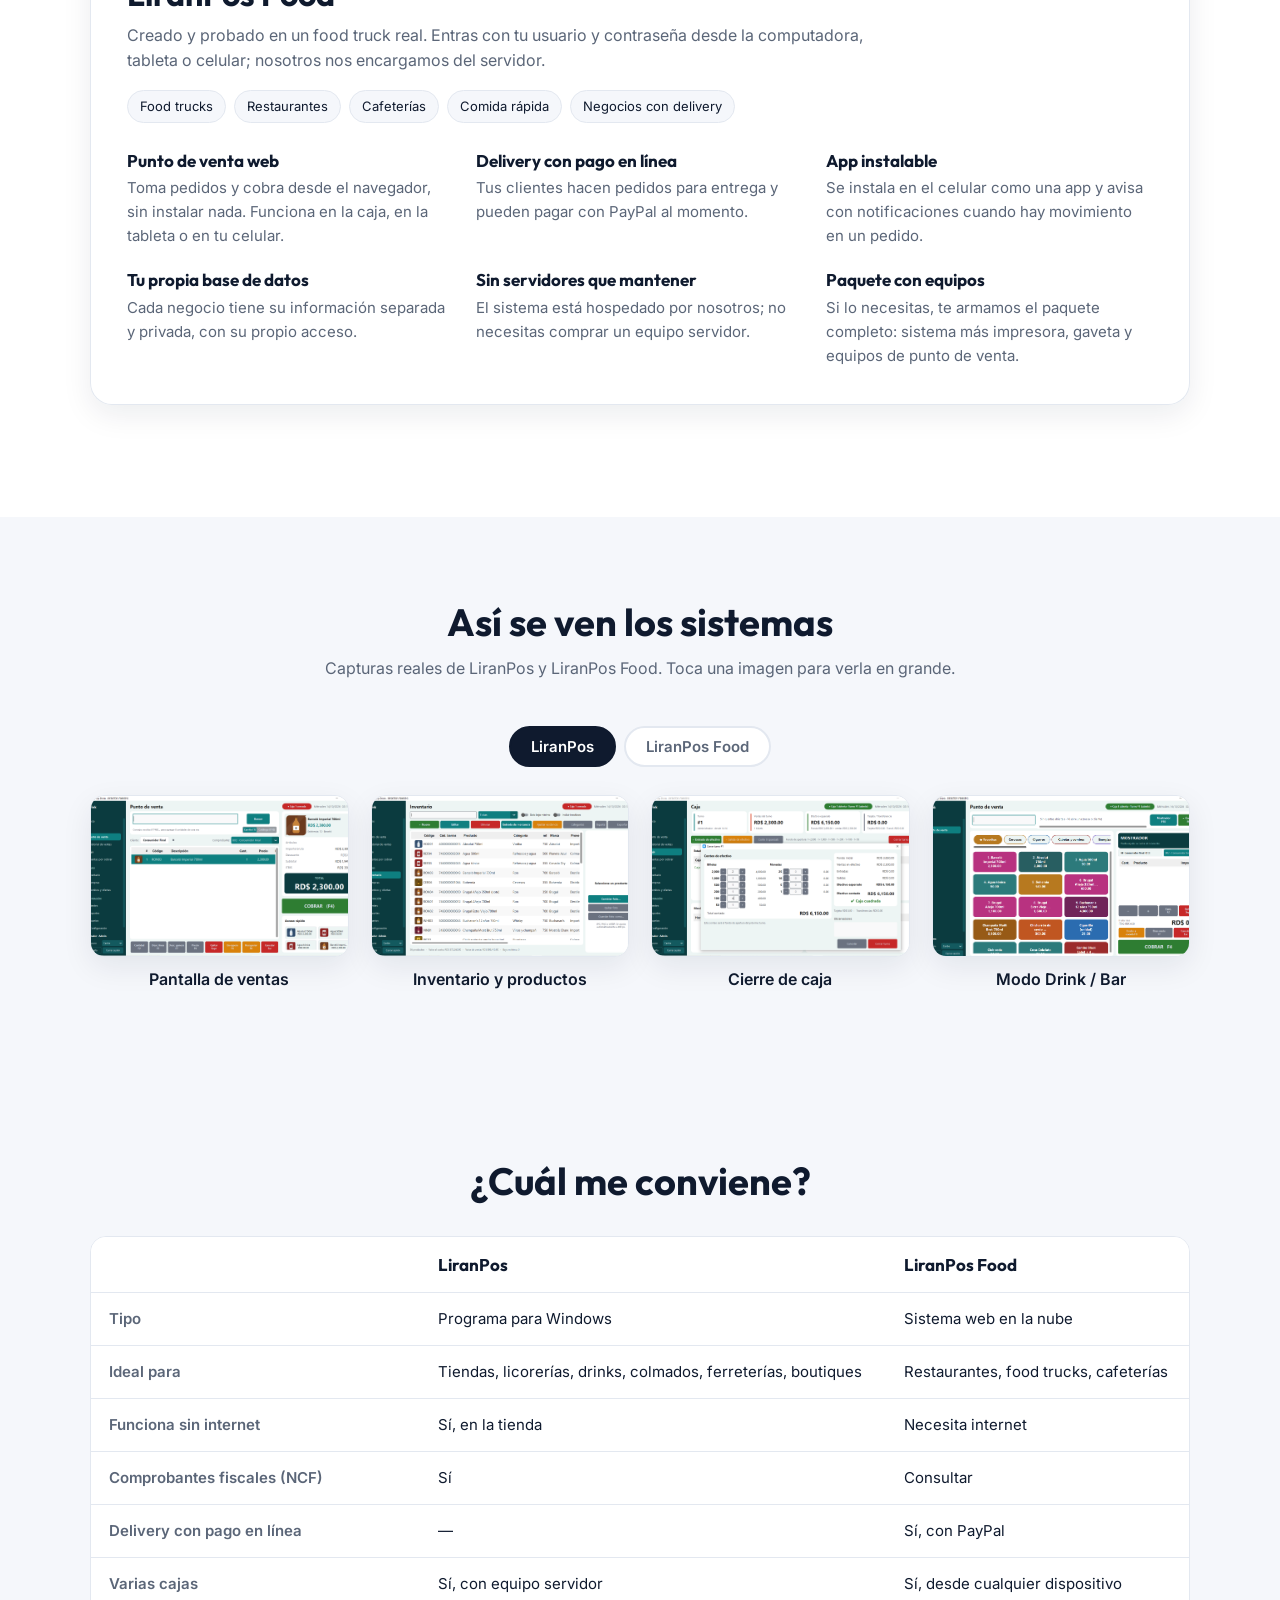
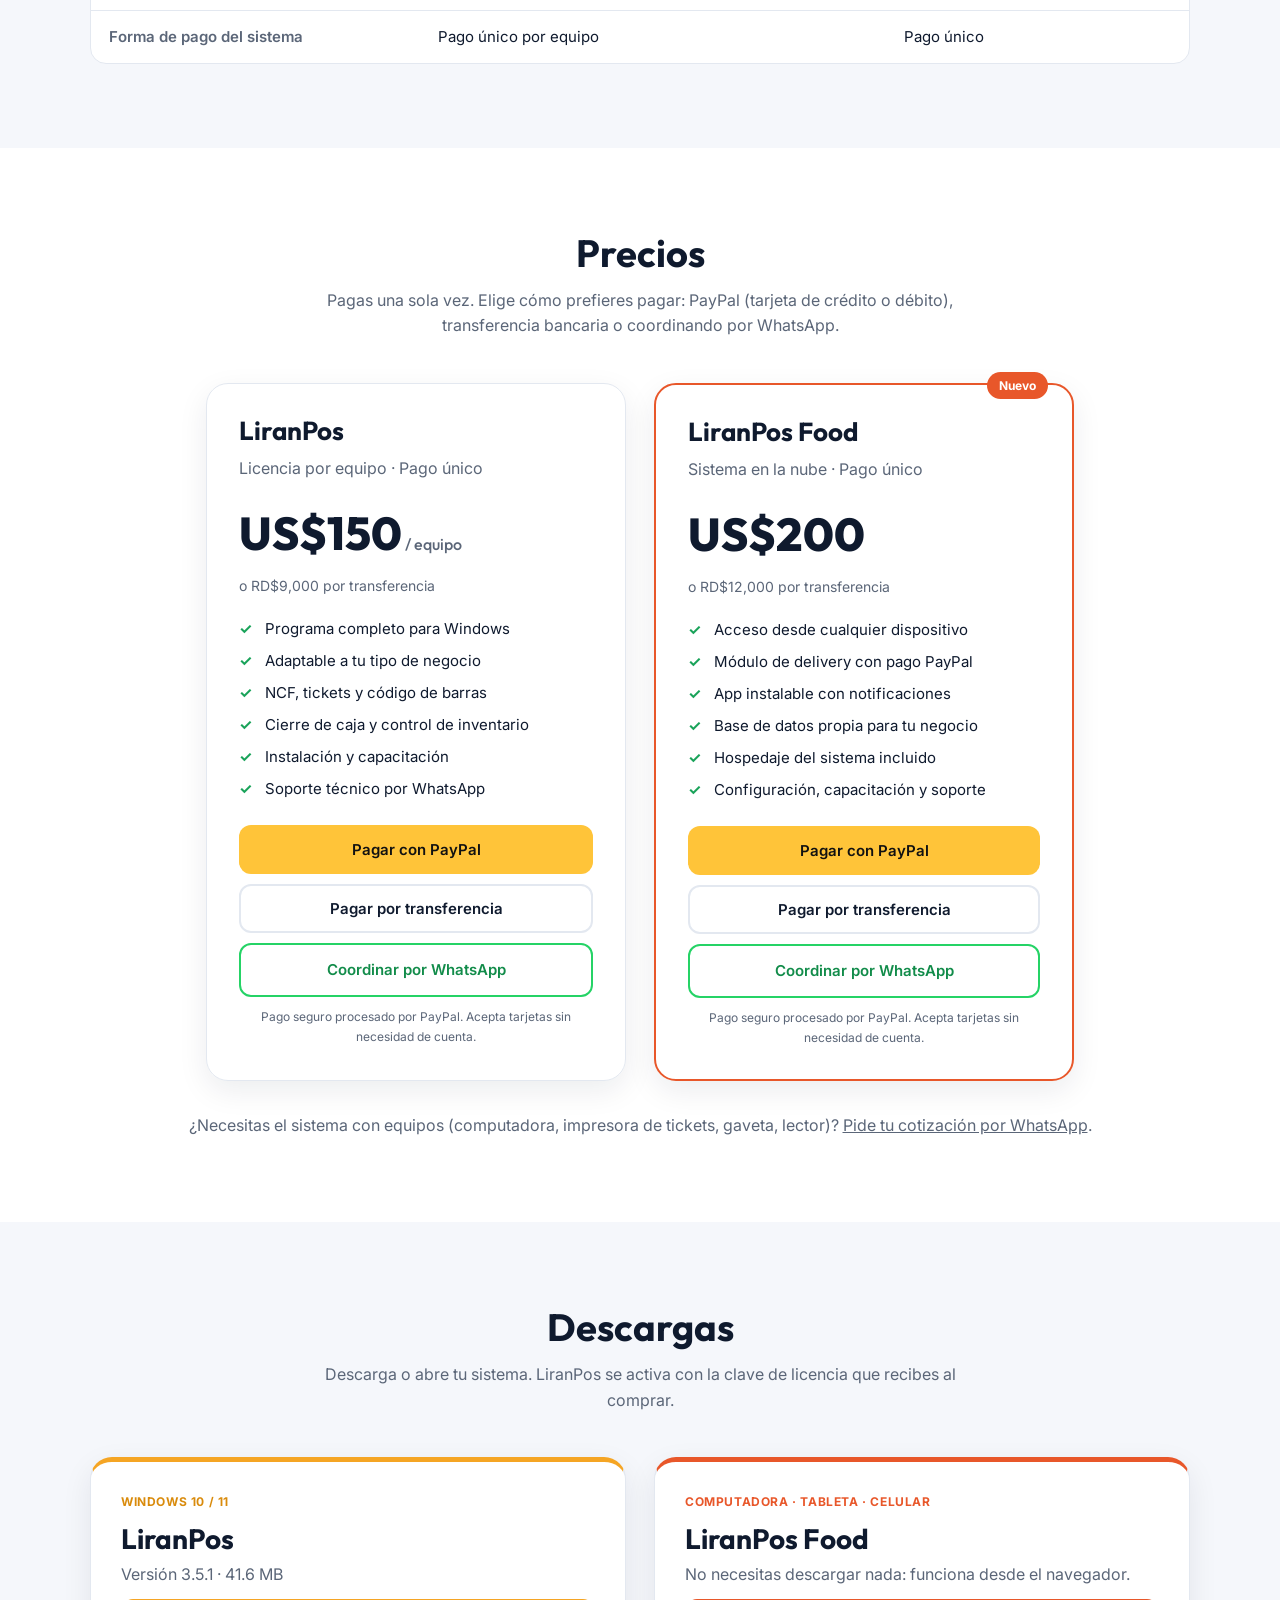
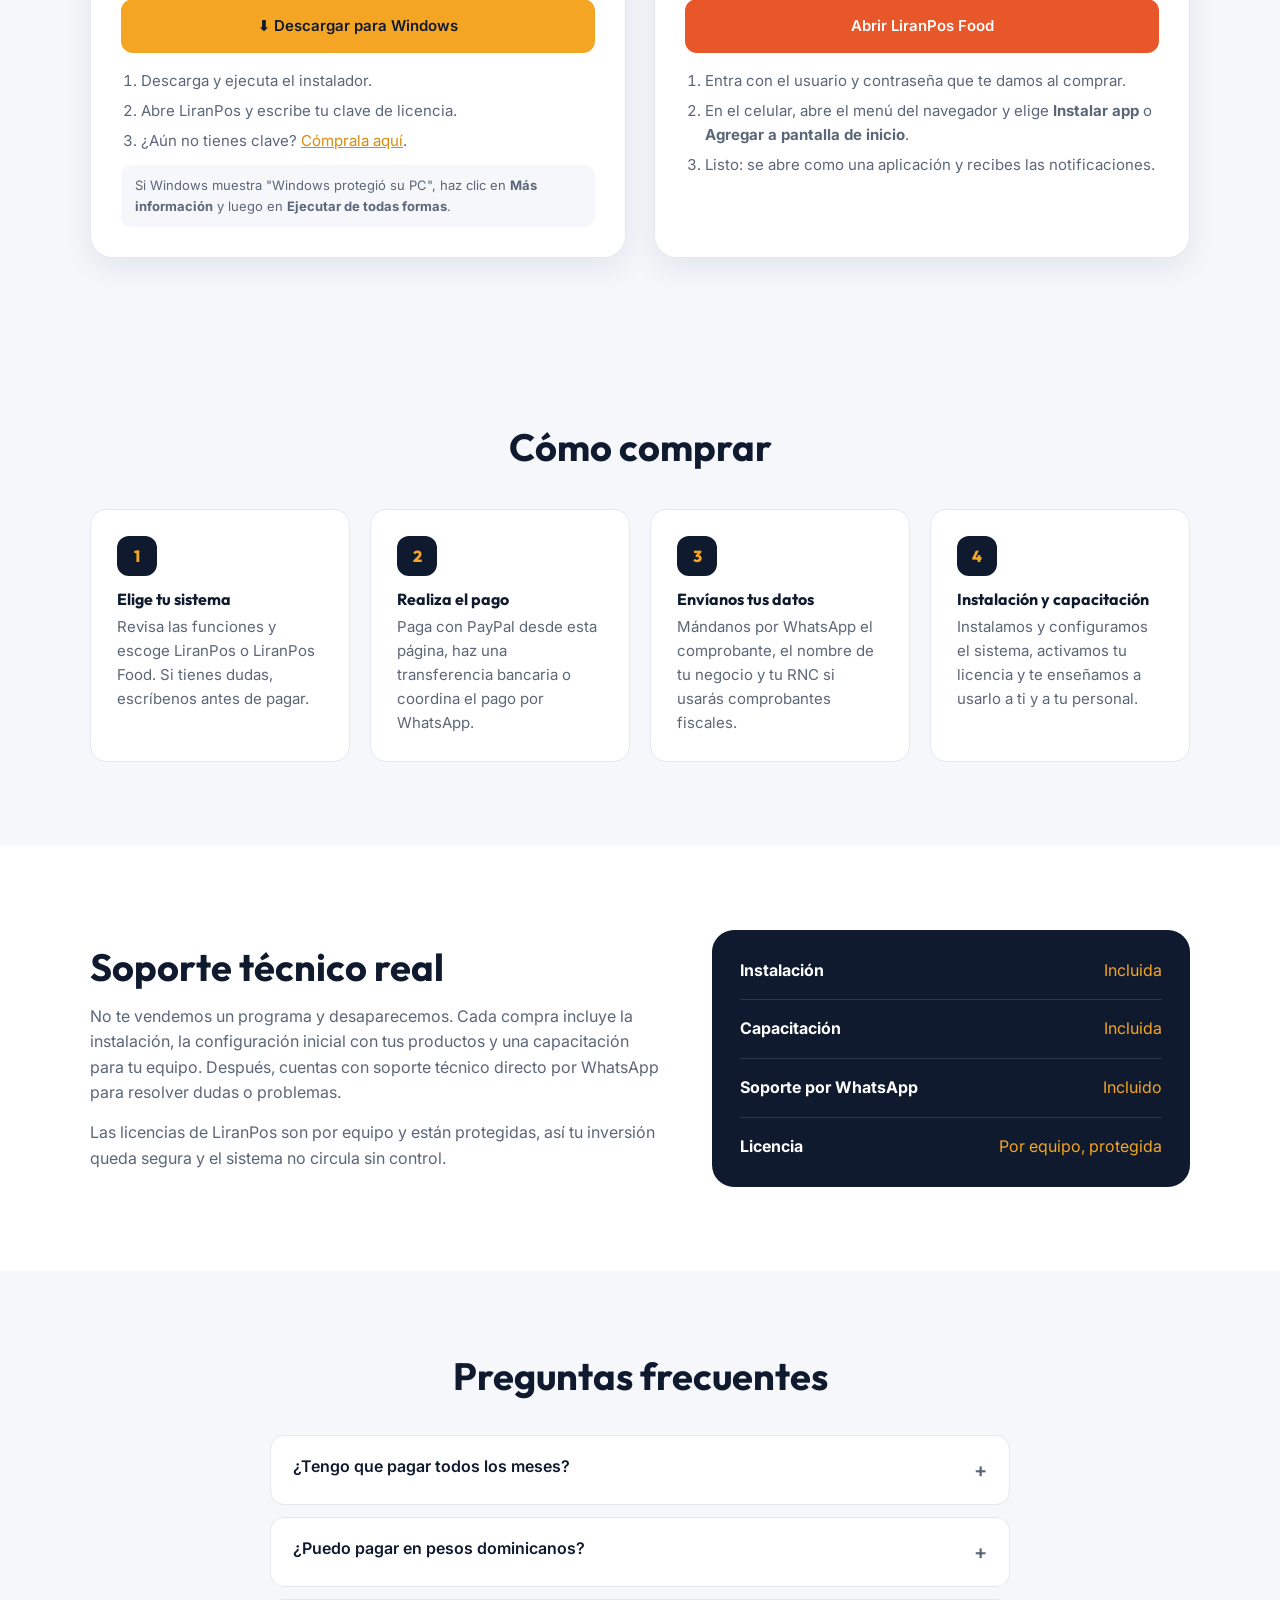
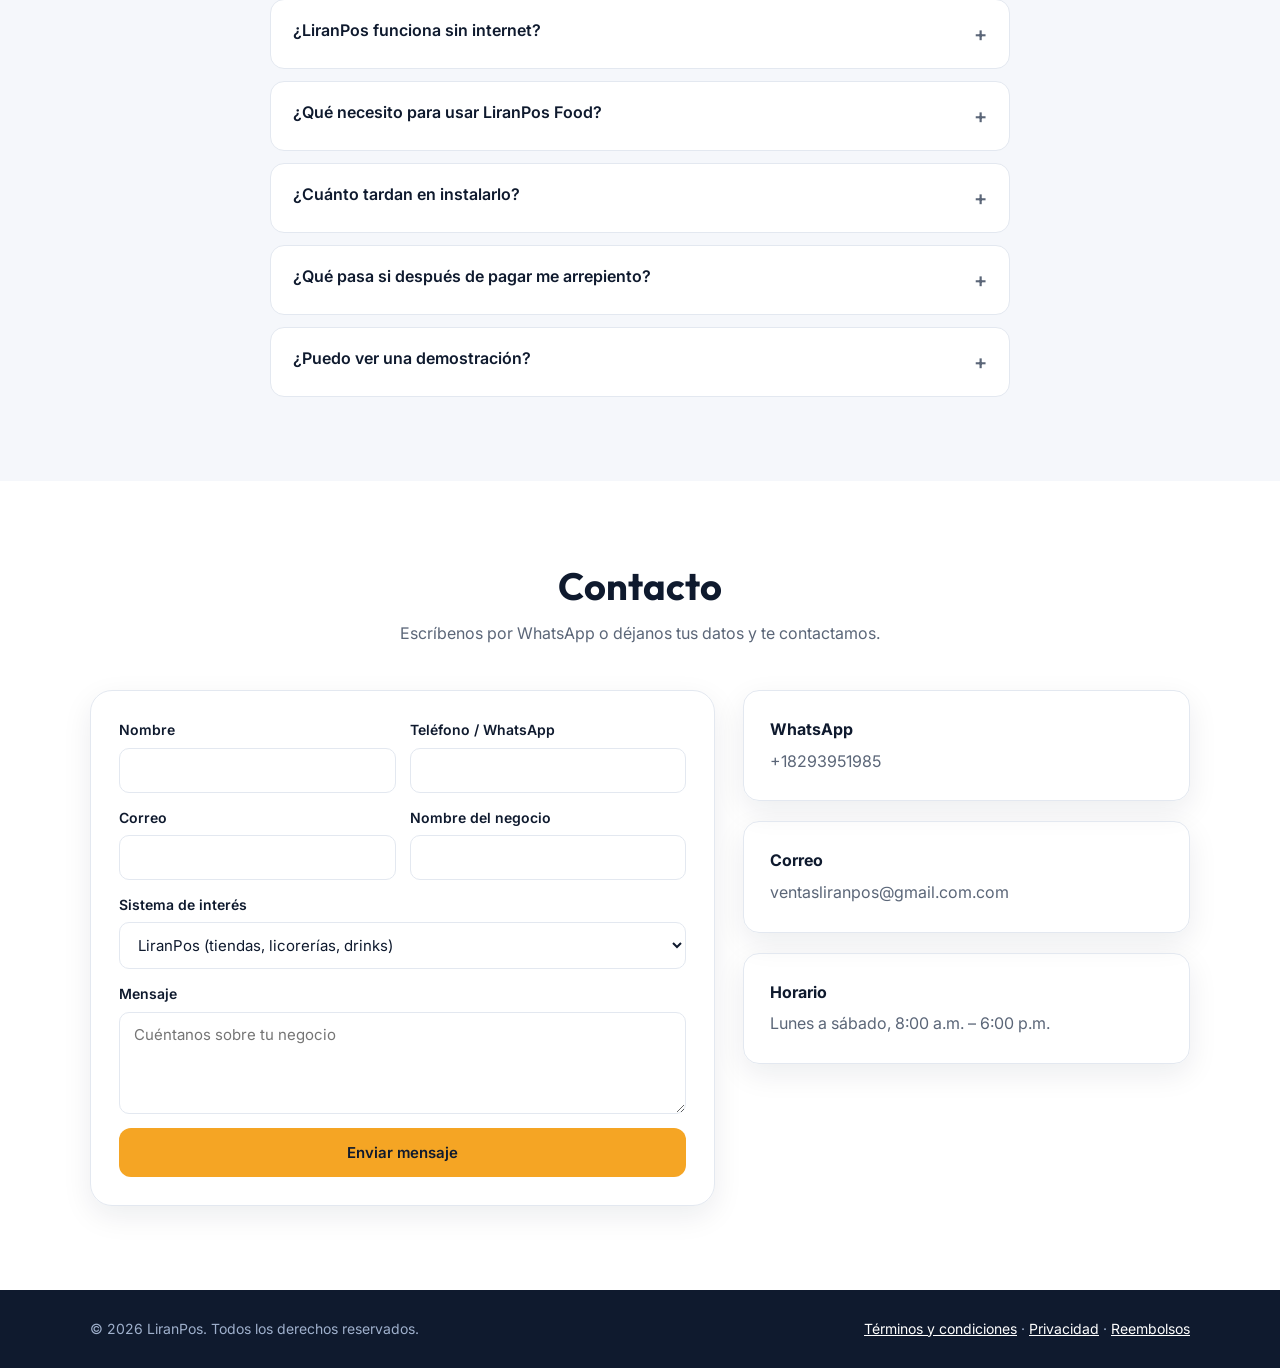
==== commit 020856b5: "Add files via upload" ====
--- a/index.html
+++ b/index.html
@@ -20,6 +20,7 @@
       <a href="#productos">Productos</a>
       <a href="#capturas">Capturas</a>
       <a href="#precios">Precios</a>
+      <a href="#descargas">Descargas</a>
       <a href="#como-comprar">Cómo comprar</a>
       <a href="#preguntas">Preguntas</a>
       <a href="#contacto">Contacto</a>
@@ -148,6 +149,39 @@
     <p class="sec-sub">Pagas una sola vez. Elige cómo prefieres pagar: PayPal (tarjeta de crédito o débito), transferencia bancaria o coordinando por WhatsApp.</p>
     <div class="prices" id="prices"><!-- se llena desde config.js --></div>
     <p class="note">¿Necesitas el sistema con equipos (computadora, impresora de tickets, gaveta, lector)? <a href="#" class="js-wa" data-msg="Hola, quiero cotizar un paquete de sistema + equipos de punto de venta." target="_blank" rel="noopener">Pide tu cotización por WhatsApp</a>.</p>
+  </div>
+</section>
+
+<!-- ============ DESCARGAS ============ -->
+<section class="sec sec-alt" id="descargas">
+  <div class="wrap">
+    <h2 class="sec-title">Descargas</h2>
+    <p class="sec-sub">Descarga o abre tu sistema. LiranPos se activa con la clave de licencia que recibes al comprar.</p>
+    <div class="dl-grid">
+      <div class="dl-card">
+        <span class="tag tag-a">Windows 10 / 11</span>
+        <h3>LiranPos</h3>
+        <p class="dl-meta" id="dl-meta"></p>
+        <a class="btn btn-primary full" id="dl-btn" href="#">⬇ Descargar para Windows</a>
+        <ol class="dl-steps">
+          <li>Descarga y ejecuta el instalador.</li>
+          <li>Abre LiranPos y escribe tu clave de licencia.</li>
+          <li>¿Aún no tienes clave? <a href="#precios">Cómprala aquí</a>.</li>
+        </ol>
+        <p class="dl-warn">Si Windows muestra "Windows protegió su PC", haz clic en <b>Más información</b> y luego en <b>Ejecutar de todas formas</b>.</p>
+      </div>
+      <div class="dl-card dl-food">
+        <span class="tag tag-b">Computadora · Tableta · Celular</span>
+        <h3>LiranPos Food</h3>
+        <p class="dl-meta">No necesitas descargar nada: funciona desde el navegador.</p>
+        <a class="btn btn-food full" id="food-btn" href="#" target="_blank" rel="noopener">Abrir LiranPos Food</a>
+        <ol class="dl-steps">
+          <li>Entra con el usuario y contraseña que te damos al comprar.</li>
+          <li>En el celular, abre el menú del navegador y elige <b>Instalar app</b> o <b>Agregar a pantalla de inicio</b>.</li>
+          <li>Listo: se abre como una aplicación y recibes las notificaciones.</li>
+        </ol>
+      </div>
+    </div>
   </div>
 </section>
 
--- a/estilos.css
+++ b/estilos.css
@@ -215,3 +215,16 @@
 .ok-msg{display:none;background:#e6f7ee;color:#137a43;padding:12px 16px;border-radius:10px;font-weight:600}
 .ok-msg.show{display:block}
 @media (max-width:860px){.contact-grid,.row2{grid-template-columns:1fr}}
+
+/* Descargas */
+.dl-grid{display:grid;grid-template-columns:repeat(2,minmax(0,1fr));gap:28px}
+.dl-card{background:#fff;border:1px solid var(--line);border-top:5px solid var(--amber);border-radius:22px;padding:30px;box-shadow:var(--shadow);display:flex;flex-direction:column;gap:12px}
+.dl-food{border-top-color:var(--food)}
+.dl-card h3{font-size:28px}
+.dl-meta{color:var(--muted);margin-top:-6px}
+.btn-food{background:var(--food);color:#fff}
+.btn-food:hover{filter:brightness(.95)}
+.dl-steps{padding-left:20px;color:var(--muted);font-size:15px;display:grid;gap:6px;margin-top:4px}
+.dl-steps a{color:var(--amber-d)}
+.dl-warn{font-size:13px;color:var(--muted);background:var(--bg2);border-radius:10px;padding:10px 14px}
+@media (max-width:860px){.dl-grid{grid-template-columns:1fr}}
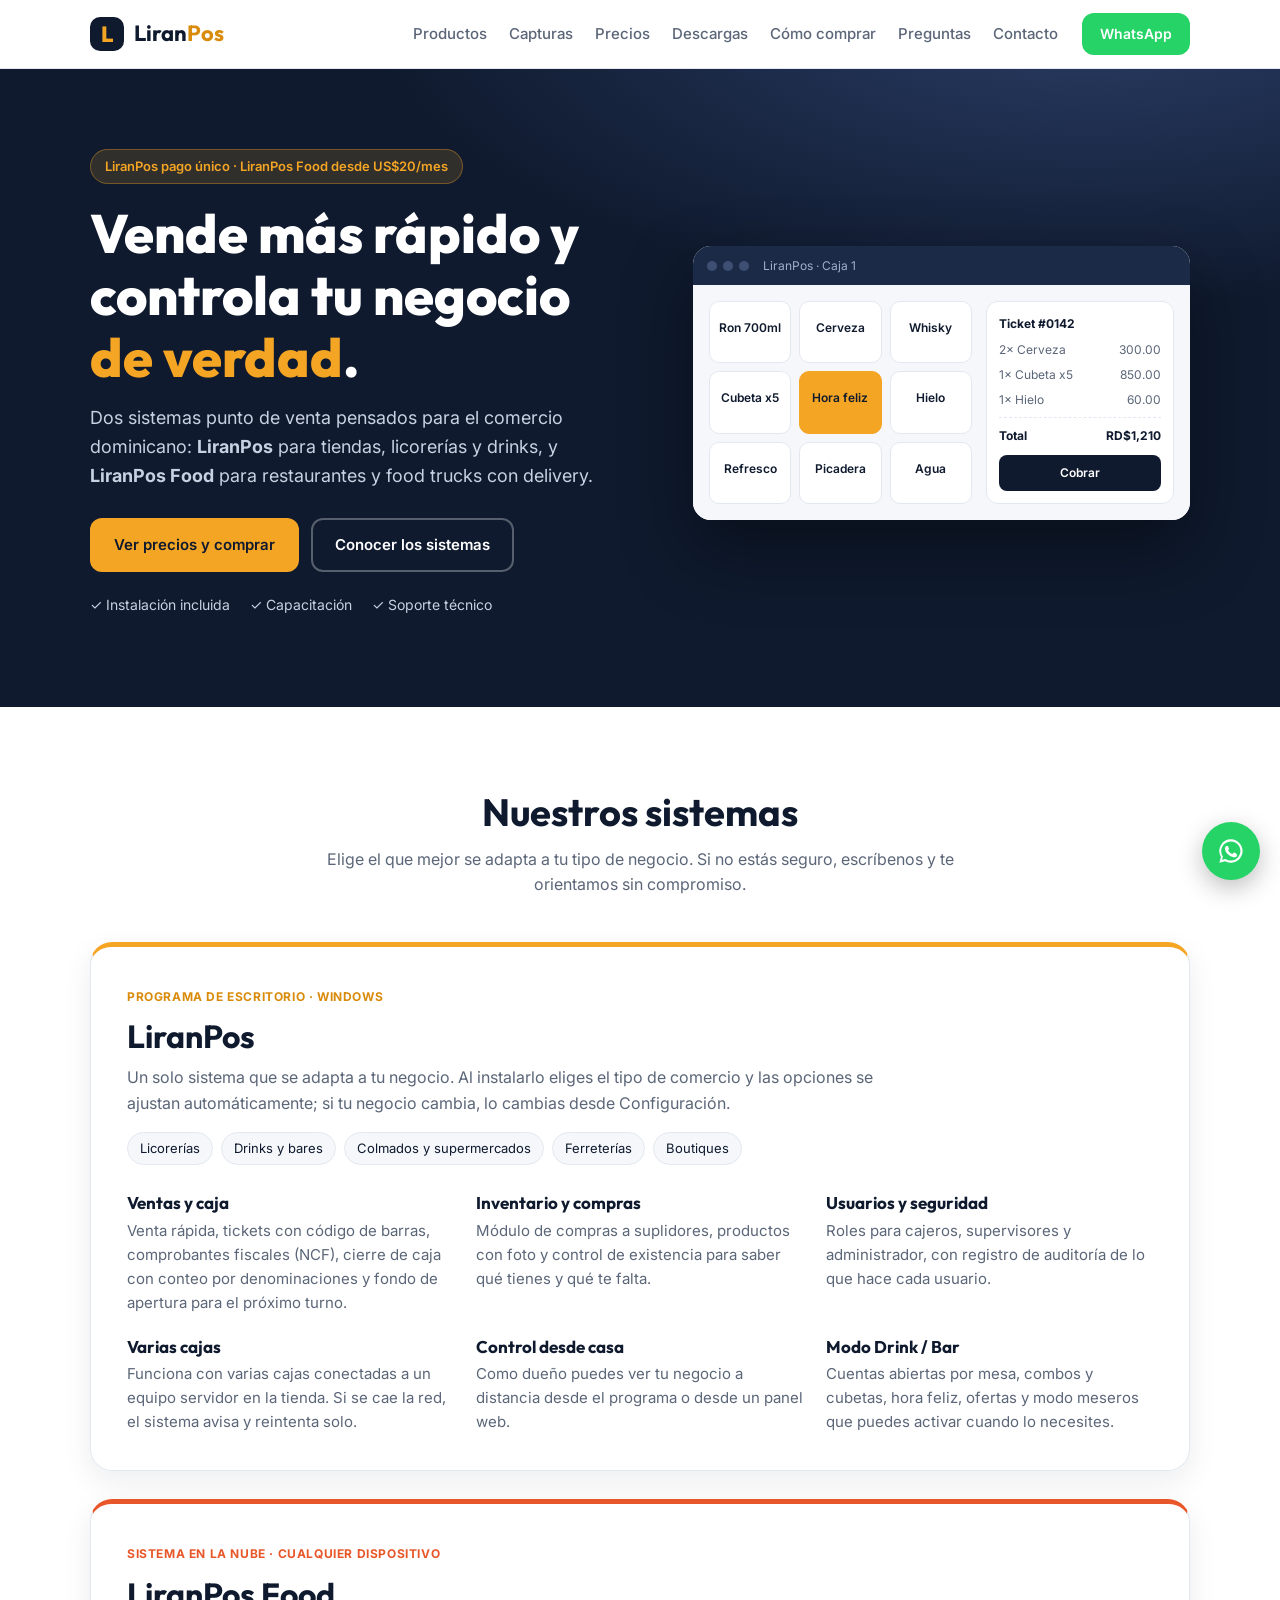
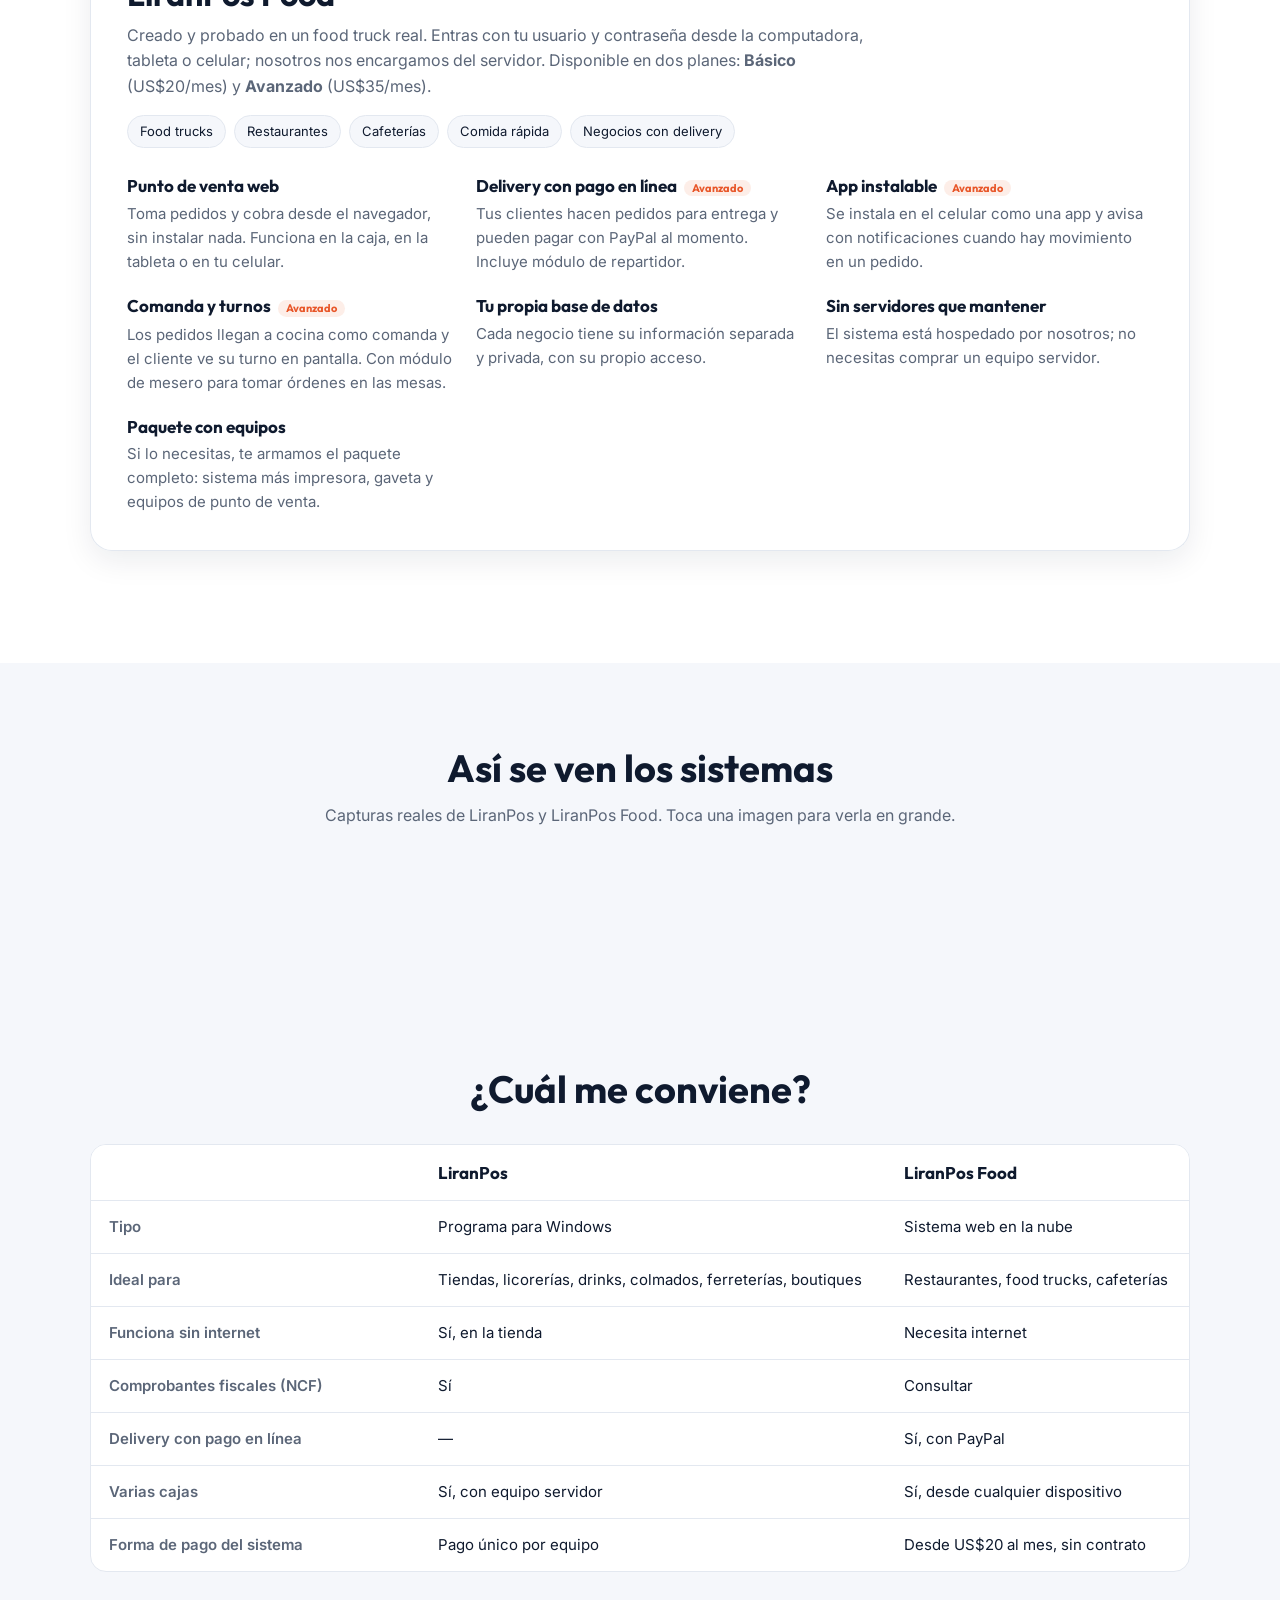
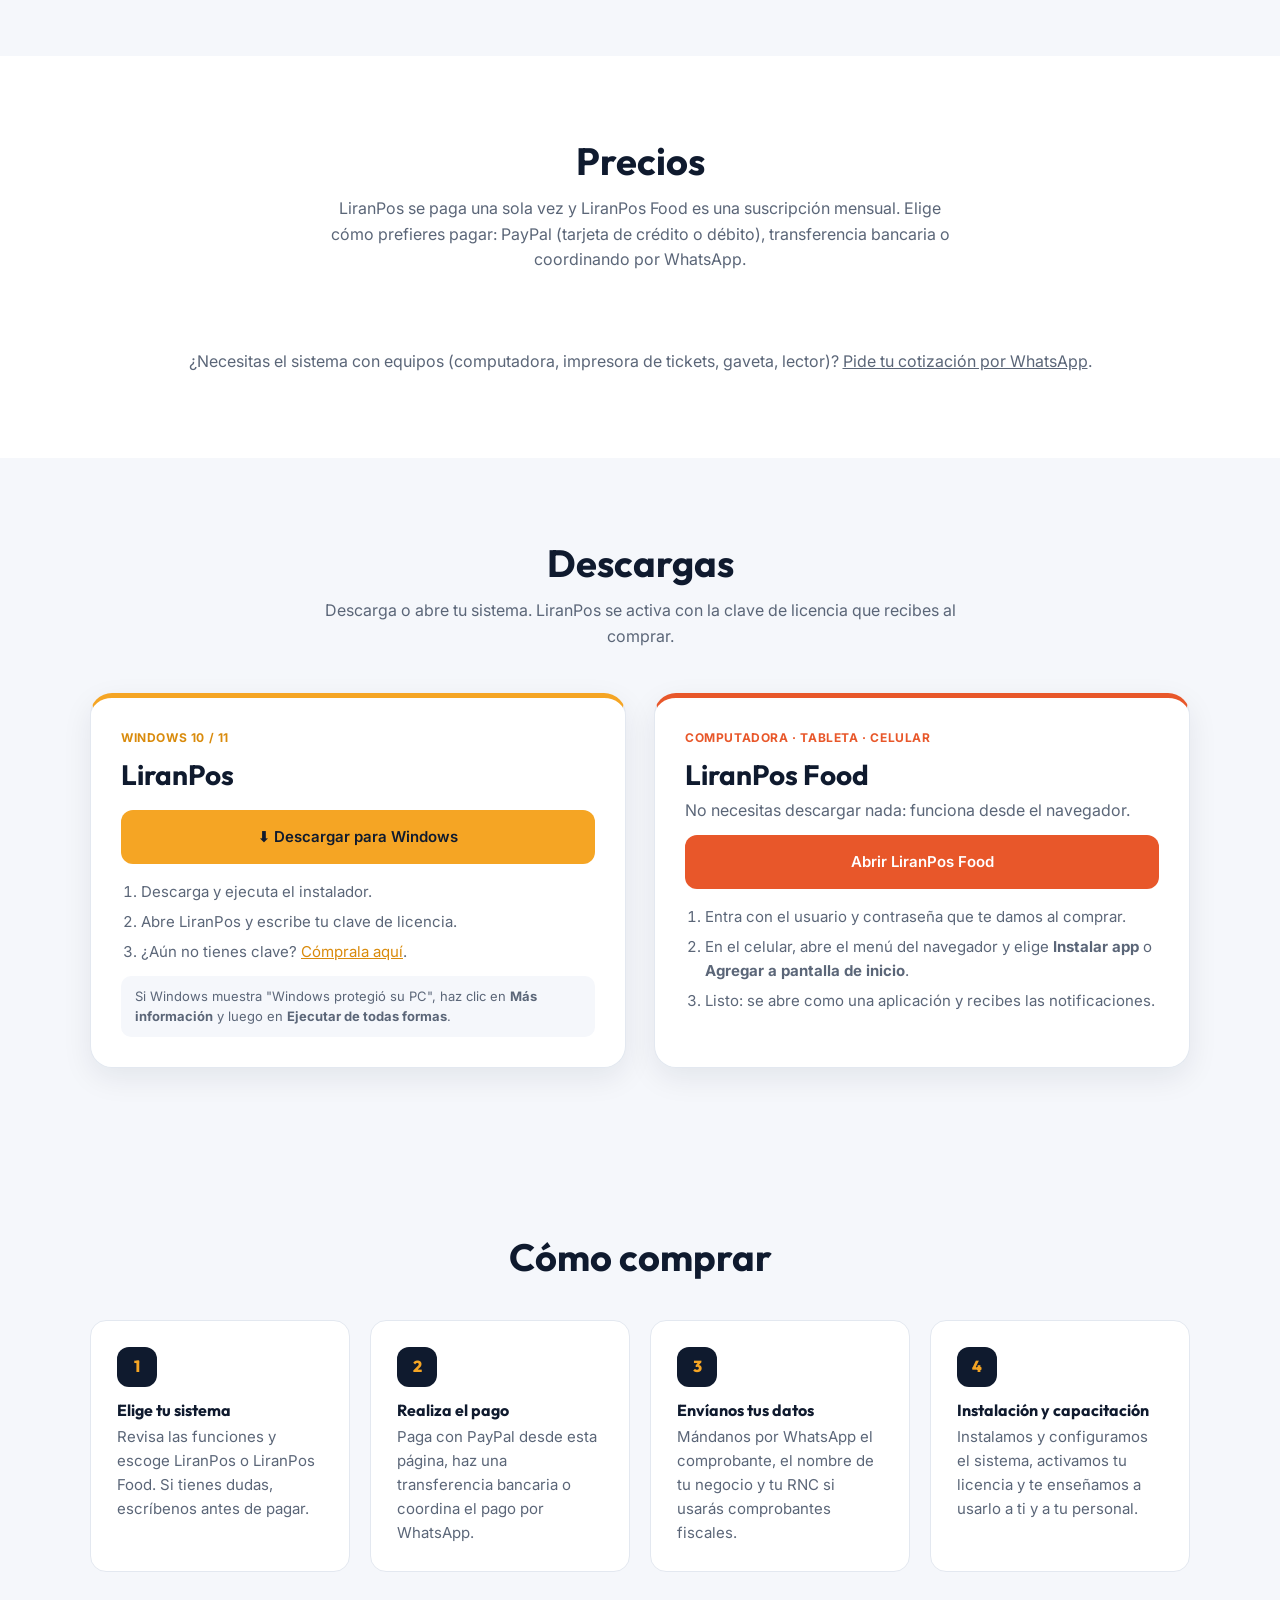
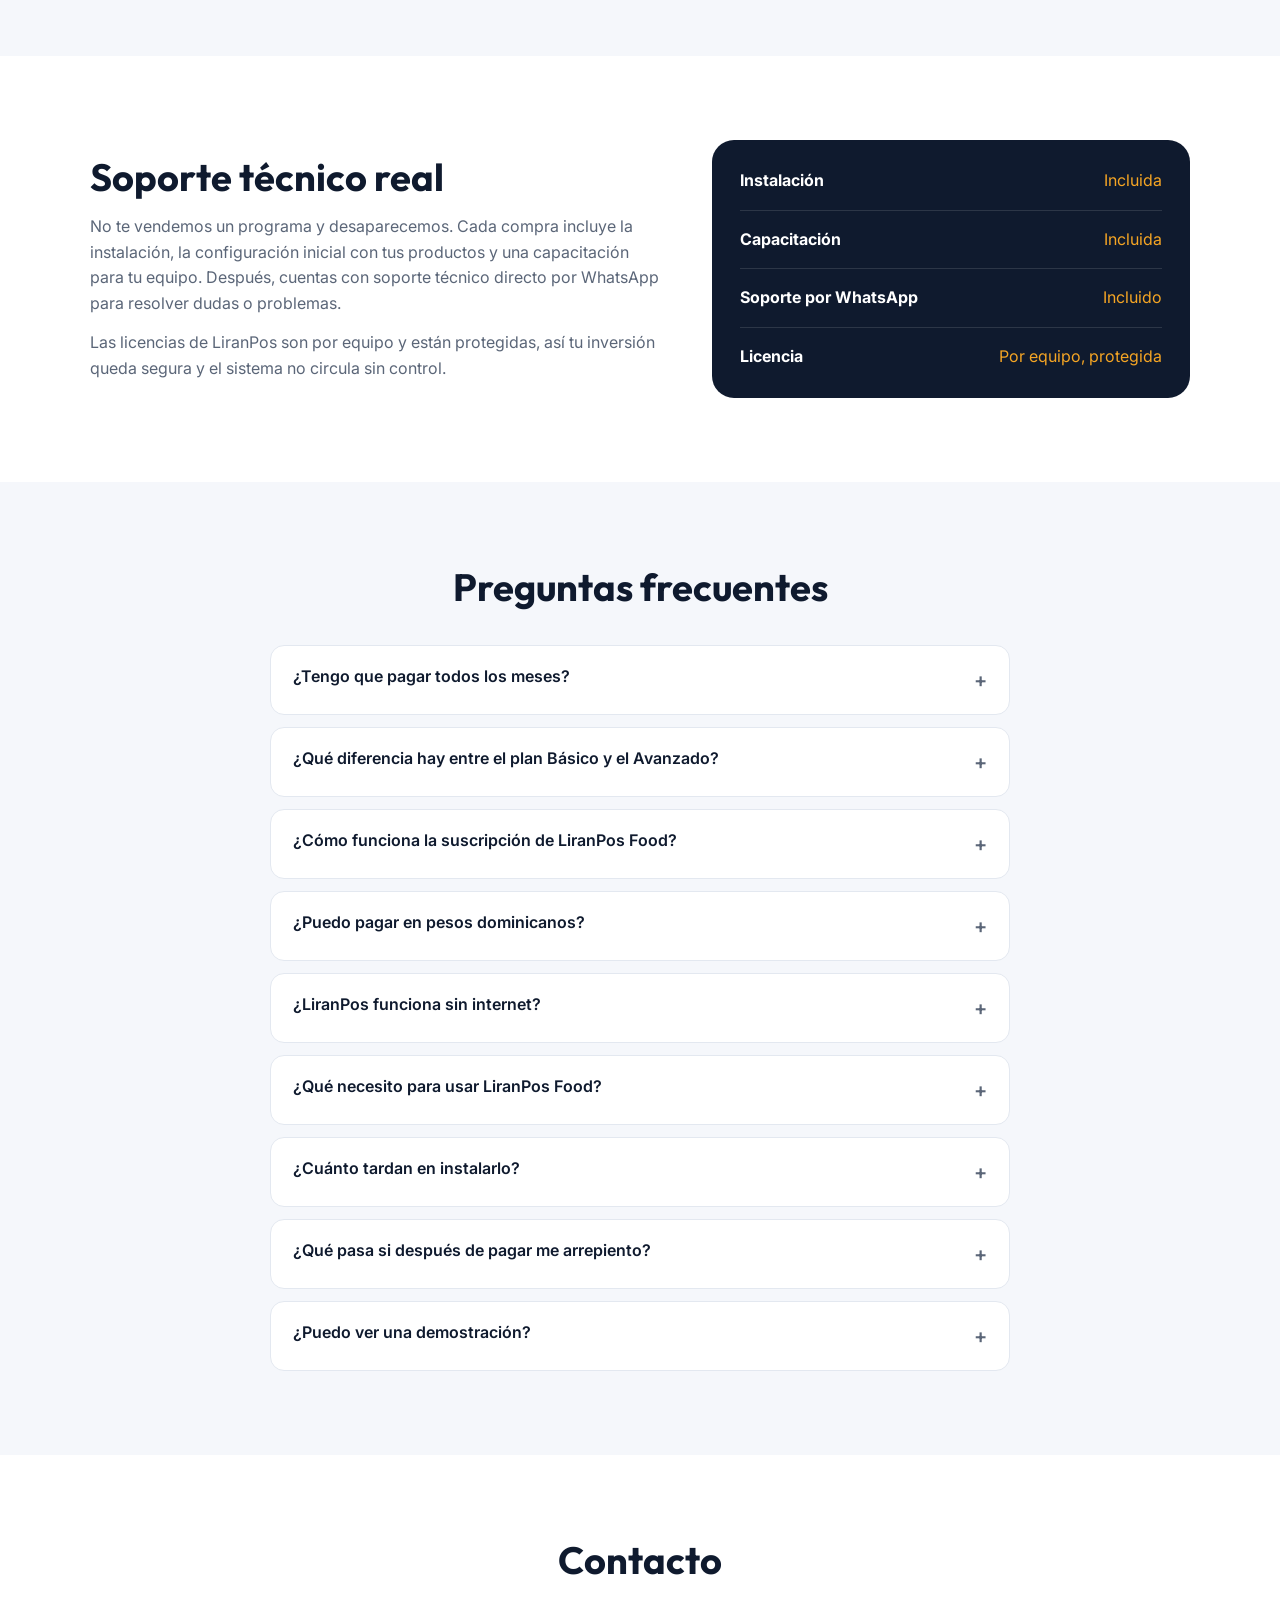
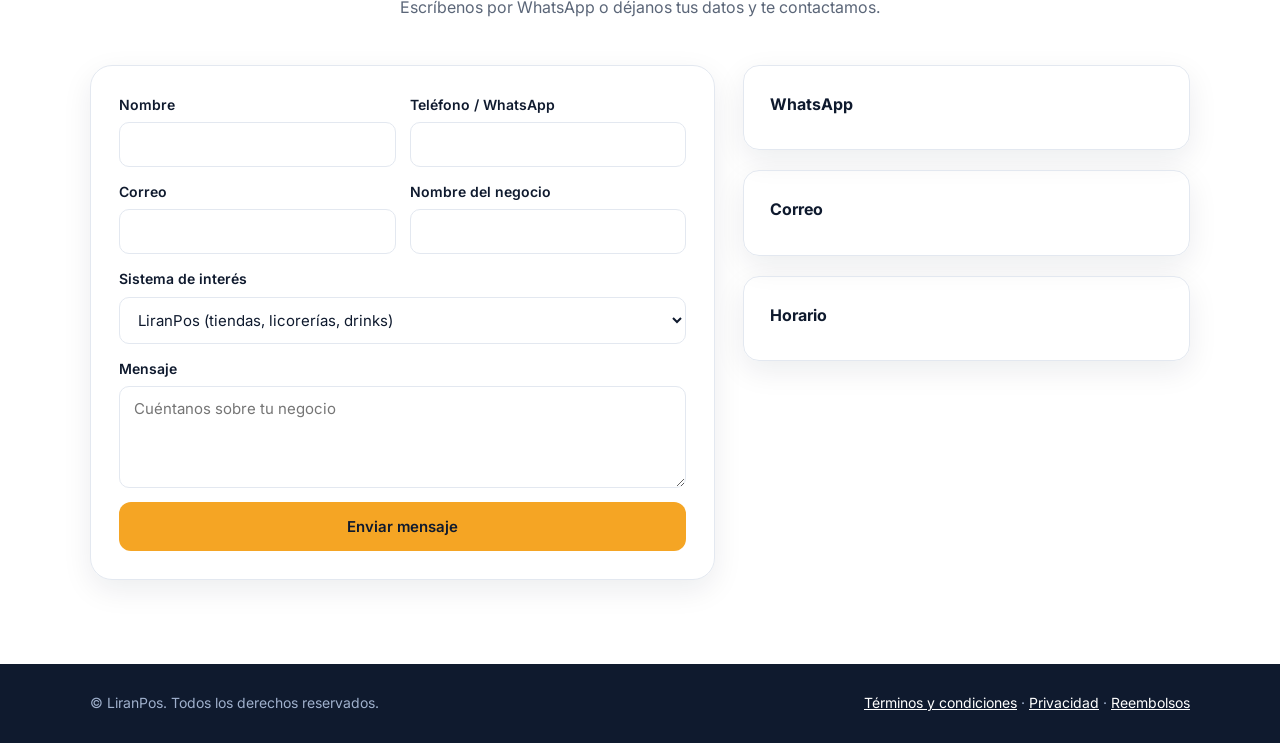
==== commit e9c94f6f: "Add files via upload" ====
--- a/index.html
+++ b/index.html
@@ -4,7 +4,7 @@
 <meta charset="utf-8">
 <meta name="viewport" content="width=device-width, initial-scale=1">
 <title>LiranPos | Sistemas punto de venta</title>
-<meta name="description" content="LiranPos y LiranPos Food: sistemas punto de venta para licorerías, drinks, colmados, ferreterías, boutiques, restaurantes y food trucks. Pago único, instalación y soporte técnico.">
+<meta name="description" content="LiranPos y LiranPos Food: sistemas punto de venta para licorerías, drinks, colmados, ferreterías, boutiques, restaurantes y food trucks. LiranPos con pago único y LiranPos Food desde US$20 al mes, con instalación y soporte técnico.">
 <link rel="preconnect" href="https://fonts.googleapis.com">
 <link rel="preconnect" href="https://fonts.gstatic.com" crossorigin>
 <link href="https://fonts.googleapis.com/css2?family=Outfit:wght@500;600;700;800&family=Inter:wght@400;500;600&display=swap" rel="stylesheet">
@@ -34,7 +34,7 @@
 <section class="hero" id="inicio">
   <div class="wrap hero-in">
     <div>
-      <span class="pill">Pago único · Sin mensualidades</span>
+      <span class="pill">LiranPos pago único · LiranPos Food desde US$20/mes</span>
       <h1>Vende más rápido y controla tu negocio <span class="hl">de verdad</span>.</h1>
       <p class="lead">Dos sistemas punto de venta pensados para el comercio dominicano: <b>LiranPos</b> para tiendas, licorerías y drinks, y <b>LiranPos Food</b> para restaurantes y food trucks con delivery.</p>
       <div class="cta-row">
@@ -95,13 +95,14 @@
       <div class="prod-head">
         <span class="tag tag-b">Sistema en la nube · Cualquier dispositivo</span>
         <h3>LiranPos Food</h3>
-        <p>Creado y probado en un food truck real. Entras con tu usuario y contraseña desde la computadora, tableta o celular; nosotros nos encargamos del servidor.</p>
+        <p>Creado y probado en un food truck real. Entras con tu usuario y contraseña desde la computadora, tableta o celular; nosotros nos encargamos del servidor. Disponible en dos planes: <b>Básico</b> (US$20/mes) y <b>Avanzado</b> (US$35/mes).</p>
         <div class="chips"><span>Food trucks</span><span>Restaurantes</span><span>Cafeterías</span><span>Comida rápida</span><span>Negocios con delivery</span></div>
       </div>
       <div class="feat">
         <div><h4>Punto de venta web</h4><p>Toma pedidos y cobra desde el navegador, sin instalar nada. Funciona en la caja, en la tableta o en tu celular.</p></div>
-        <div><h4>Delivery con pago en línea</h4><p>Tus clientes hacen pedidos para entrega y pueden pagar con PayPal al momento.</p></div>
-        <div><h4>App instalable</h4><p>Se instala en el celular como una app y avisa con notificaciones cuando hay movimiento en un pedido.</p></div>
+        <div><h4>Delivery con pago en línea <span class="pro">Avanzado</span></h4><p>Tus clientes hacen pedidos para entrega y pueden pagar con PayPal al momento. Incluye módulo de repartidor.</p></div>
+        <div><h4>App instalable <span class="pro">Avanzado</span></h4><p>Se instala en el celular como una app y avisa con notificaciones cuando hay movimiento en un pedido.</p></div>
+        <div><h4>Comanda y turnos <span class="pro">Avanzado</span></h4><p>Los pedidos llegan a cocina como comanda y el cliente ve su turno en pantalla. Con módulo de mesero para tomar órdenes en las mesas.</p></div>
         <div><h4>Tu propia base de datos</h4><p>Cada negocio tiene su información separada y privada, con su propio acceso.</p></div>
         <div><h4>Sin servidores que mantener</h4><p>El sistema está hospedado por nosotros; no necesitas comprar un equipo servidor.</p></div>
         <div><h4>Paquete con equipos</h4><p>Si lo necesitas, te armamos el paquete completo: sistema más impresora, gaveta y equipos de punto de venta.</p></div>
@@ -135,7 +136,7 @@
           <tr><td>Comprobantes fiscales (NCF)</td><td>Sí</td><td>Consultar</td></tr>
           <tr><td>Delivery con pago en línea</td><td>—</td><td>Sí, con PayPal</td></tr>
           <tr><td>Varias cajas</td><td>Sí, con equipo servidor</td><td>Sí, desde cualquier dispositivo</td></tr>
-          <tr><td>Forma de pago del sistema</td><td>Pago único por equipo</td><td>Pago único</td></tr>
+          <tr><td>Forma de pago del sistema</td><td>Pago único por equipo</td><td>Desde US$20 al mes, sin contrato</td></tr>
         </tbody>
       </table>
     </div>
@@ -146,7 +147,7 @@
 <section class="sec" id="precios">
   <div class="wrap">
     <h2 class="sec-title">Precios</h2>
-    <p class="sec-sub">Pagas una sola vez. Elige cómo prefieres pagar: PayPal (tarjeta de crédito o débito), transferencia bancaria o coordinando por WhatsApp.</p>
+    <p class="sec-sub">LiranPos se paga una sola vez y LiranPos Food es una suscripción mensual. Elige cómo prefieres pagar: PayPal (tarjeta de crédito o débito), transferencia bancaria o coordinando por WhatsApp.</p>
     <div class="prices" id="prices"><!-- se llena desde config.js --></div>
     <p class="note">¿Necesitas el sistema con equipos (computadora, impresora de tickets, gaveta, lector)? <a href="#" class="js-wa" data-msg="Hola, quiero cotizar un paquete de sistema + equipos de punto de venta." target="_blank" rel="noopener">Pide tu cotización por WhatsApp</a>.</p>
   </div>
@@ -219,7 +220,9 @@
 <section class="sec sec-alt" id="preguntas">
   <div class="wrap narrow">
     <h2 class="sec-title">Preguntas frecuentes</h2>
-    <details><summary>¿Tengo que pagar todos los meses?</summary><p>No. Ambos sistemas se pagan una sola vez. Solo pagarías aparte si compras licencias para más equipos, equipos de punto de venta o servicios adicionales que tú solicites.</p></details>
+    <details><summary>¿Tengo que pagar todos los meses?</summary><p>Depende del sistema. LiranPos se paga una sola vez por equipo, sin mensualidades. LiranPos Food cuesta US$20 al mes en el plan Básico o US$35 en el Avanzado, e incluye el hospedaje, las actualizaciones y el soporte; no hay contrato y puedes cancelar cuando quieras.</p></details>
+    <details><summary>¿Qué diferencia hay entre el plan Básico y el Avanzado?</summary><p>El Básico (US$20/mes) incluye el punto de venta web, caja, reportes y hasta 2 usuarios. El Avanzado (US$35/mes) agrega usuarios y cajas ilimitados, delivery con pago PayPal, app con notificaciones, comanda, pantalla de turnos y los módulos de mesero y repartidor. Puedes cambiar de plan cuando quieras.</p></details>
+    <details><summary>¿Cómo funciona la suscripción de LiranPos Food?</summary><p>Si te suscribes con PayPal, el cobro del plan que elijas se hace automáticamente cada mes en la misma fecha. Puedes cancelarla en cualquier momento desde tu cuenta de PayPal o escribiéndonos, y mantienes el acceso hasta el final del mes ya pagado. Si prefieres pagar por transferencia, nos envías el comprobante cada mes por WhatsApp.</p></details>
     <details><summary>¿Puedo pagar en pesos dominicanos?</summary><p>Sí, por transferencia bancaria. PayPal cobra en dólares estadounidenses y acepta tarjetas de crédito y débito, incluso si no tienes cuenta de PayPal.</p></details>
     <details><summary>¿LiranPos funciona sin internet?</summary><p>Sí. LiranPos trabaja dentro de tu tienda. El internet solo hace falta si quieres ver tu negocio a distancia desde casa.</p></details>
     <details><summary>¿Qué necesito para usar LiranPos Food?</summary><p>Solo un dispositivo con navegador e internet: computadora, tableta o celular. No tienes que comprar ni mantener un servidor.</p></details>
@@ -248,7 +251,8 @@
         <label>Sistema de interés
           <select name="Sistema">
             <option>LiranPos (tiendas, licorerías, drinks)</option>
-            <option>LiranPos Food (restaurantes, food trucks)</option>
+            <option>LiranPos Food Básico (US$20/mes)</option>
+            <option>LiranPos Food Avanzado (US$35/mes)</option>
             <option>Paquete con equipos</option>
             <option>No estoy seguro</option>
           </select>
--- a/estilos.css
+++ b/estilos.css
@@ -94,7 +94,8 @@
 .tbl tr:last-child td{border-bottom:0}
 
 /* Precios */
-.prices{display:grid;grid-template-columns:repeat(2,minmax(0,420px));gap:28px;justify-content:center}
+.prices{display:grid;grid-template-columns:repeat(auto-fit,minmax(260px,1fr));gap:22px;align-items:start}
+.price{padding:28px}
 .price{position:relative;border:1px solid var(--line);border-radius:22px;padding:32px;box-shadow:var(--shadow);display:flex;flex-direction:column;gap:10px}
 .price.featured{border:2px solid var(--food)}
 .ribbon{position:absolute;top:-13px;right:24px;background:var(--food);color:#fff;font-size:12px;font-weight:700;padding:4px 12px;border-radius:99px}
@@ -228,3 +229,14 @@
 .dl-steps a{color:var(--amber-d)}
 .dl-warn{font-size:13px;color:var(--muted);background:var(--bg2);border-radius:10px;padding:10px 14px}
 @media (max-width:860px){.dl-grid{grid-template-columns:1fr}}
+
+/* Cantidad y PayPal */
+.qty{display:flex;align-items:center;justify-content:space-between;gap:12px;font-weight:600;font-size:15px}
+.qty span{display:flex;border:1px solid var(--line);border-radius:10px;overflow:hidden}
+.qty button{width:38px;border:0;background:var(--bg2);font-size:18px;cursor:pointer;color:var(--ink)}
+.qty input{width:52px;border:0;text-align:center;font:600 16px Inter,system-ui,sans-serif;padding:8px 0;-moz-appearance:textfield}
+.qty input::-webkit-inner-spin-button{-webkit-appearance:none}
+.total{font-family:Outfit,Inter,system-ui,sans-serif;font-weight:700;font-size:18px;text-align:right}
+.pp-box{min-height:45px}
+
+.pro{display:inline-block;font-size:11px;font-weight:700;color:var(--food);background:#fdeee8;border-radius:99px;padding:2px 8px;vertical-align:middle;margin-left:4px}
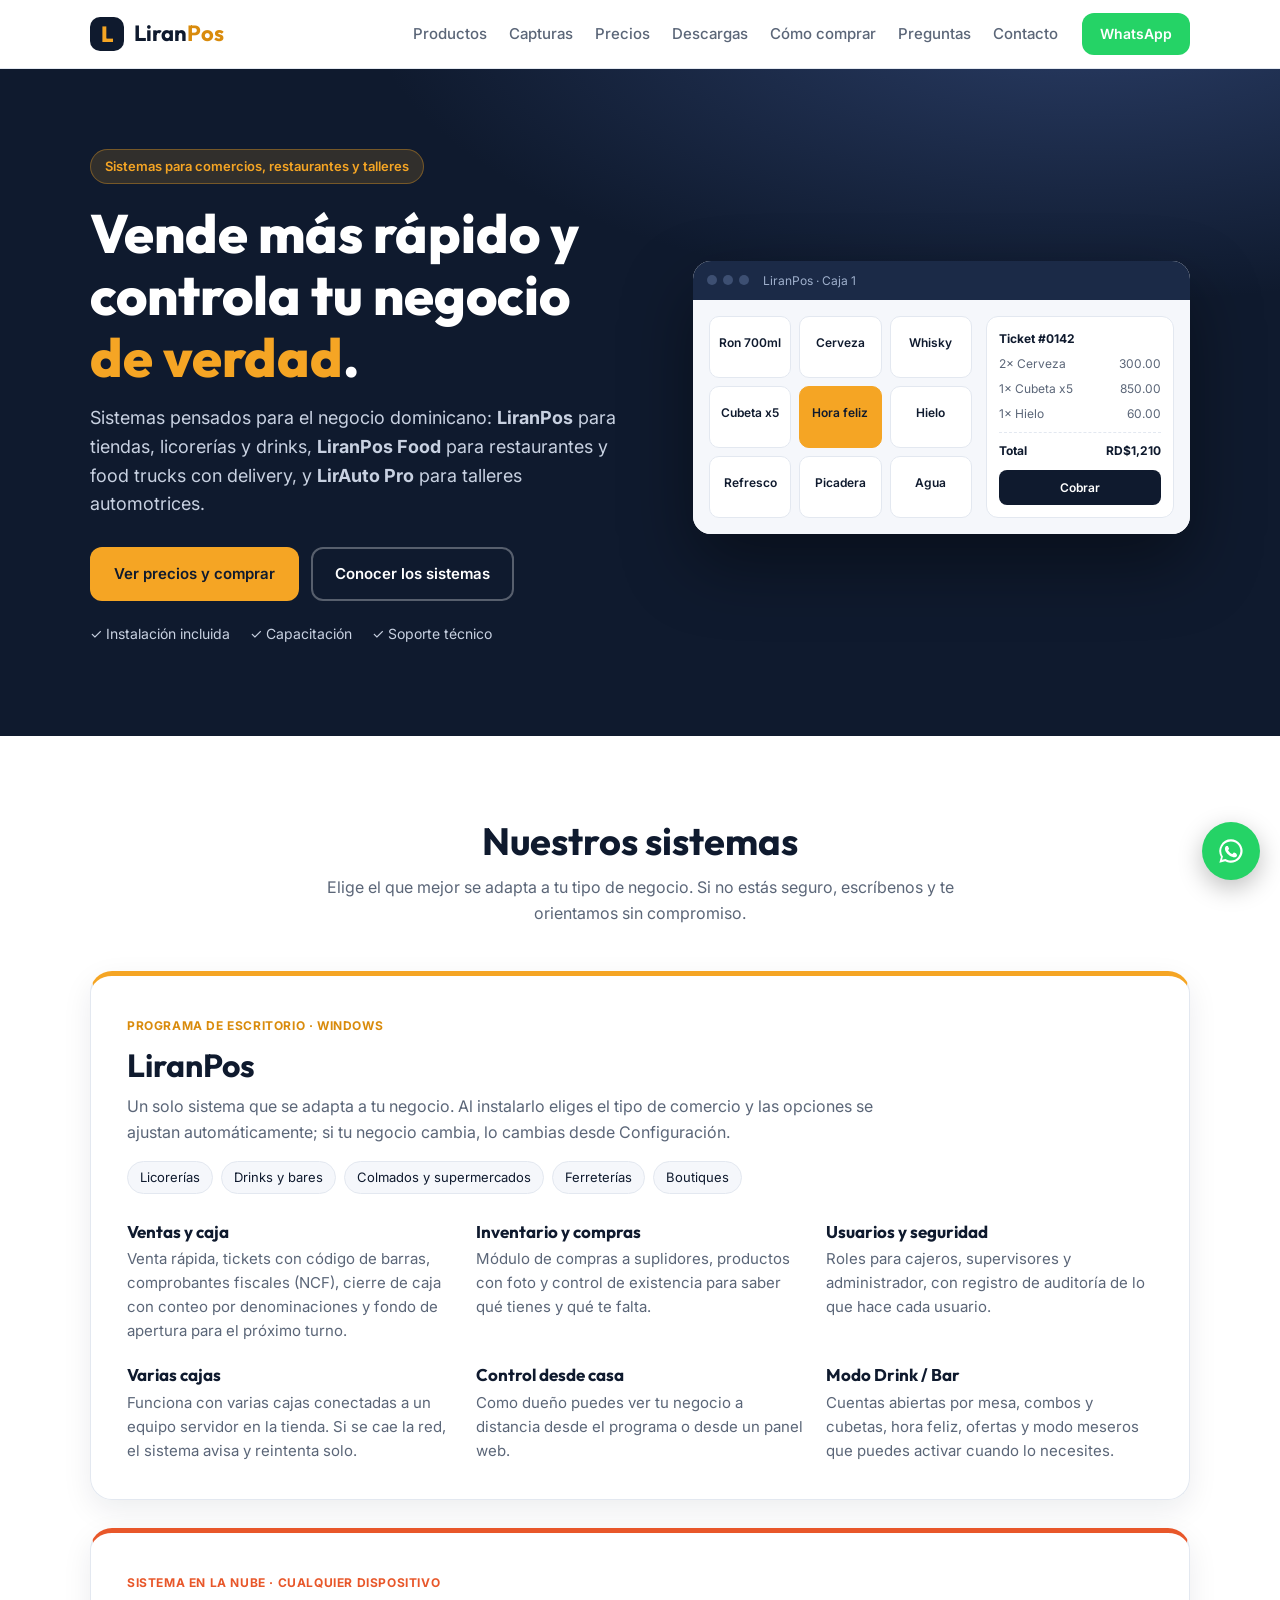
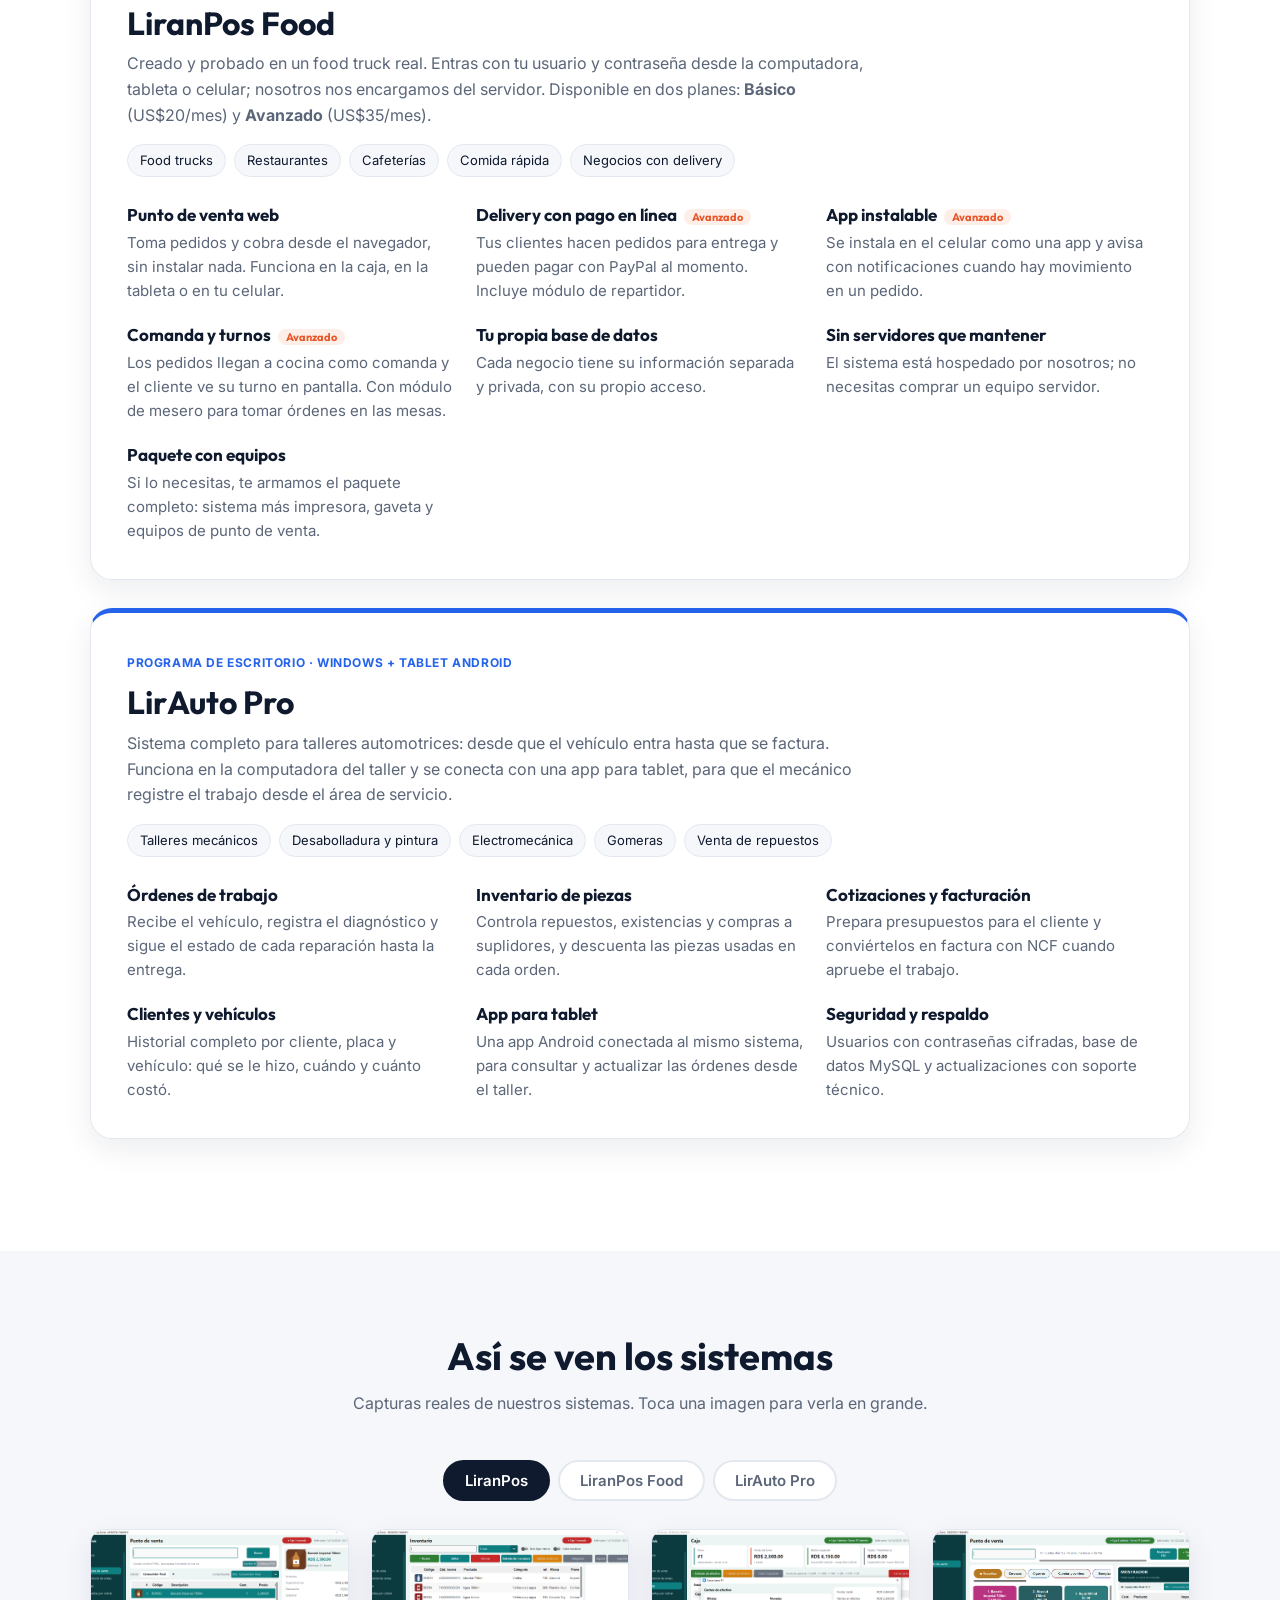
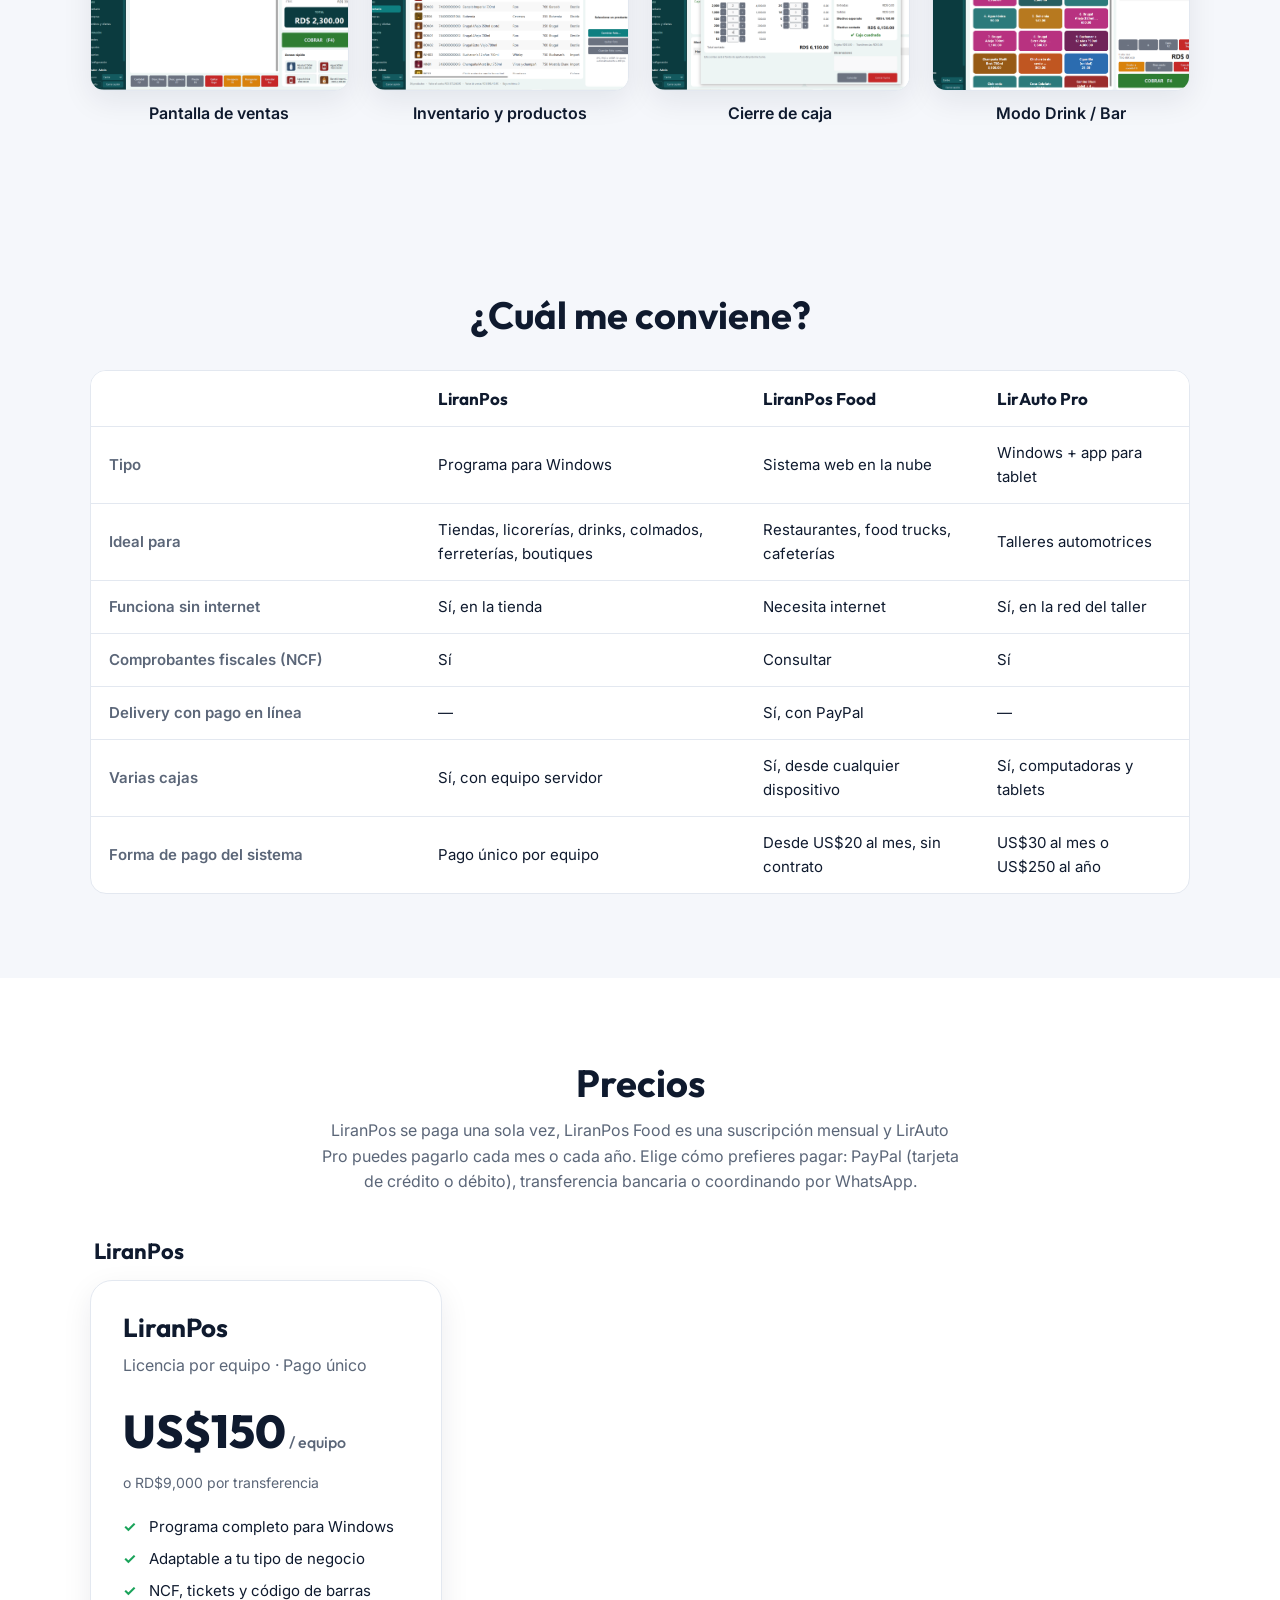
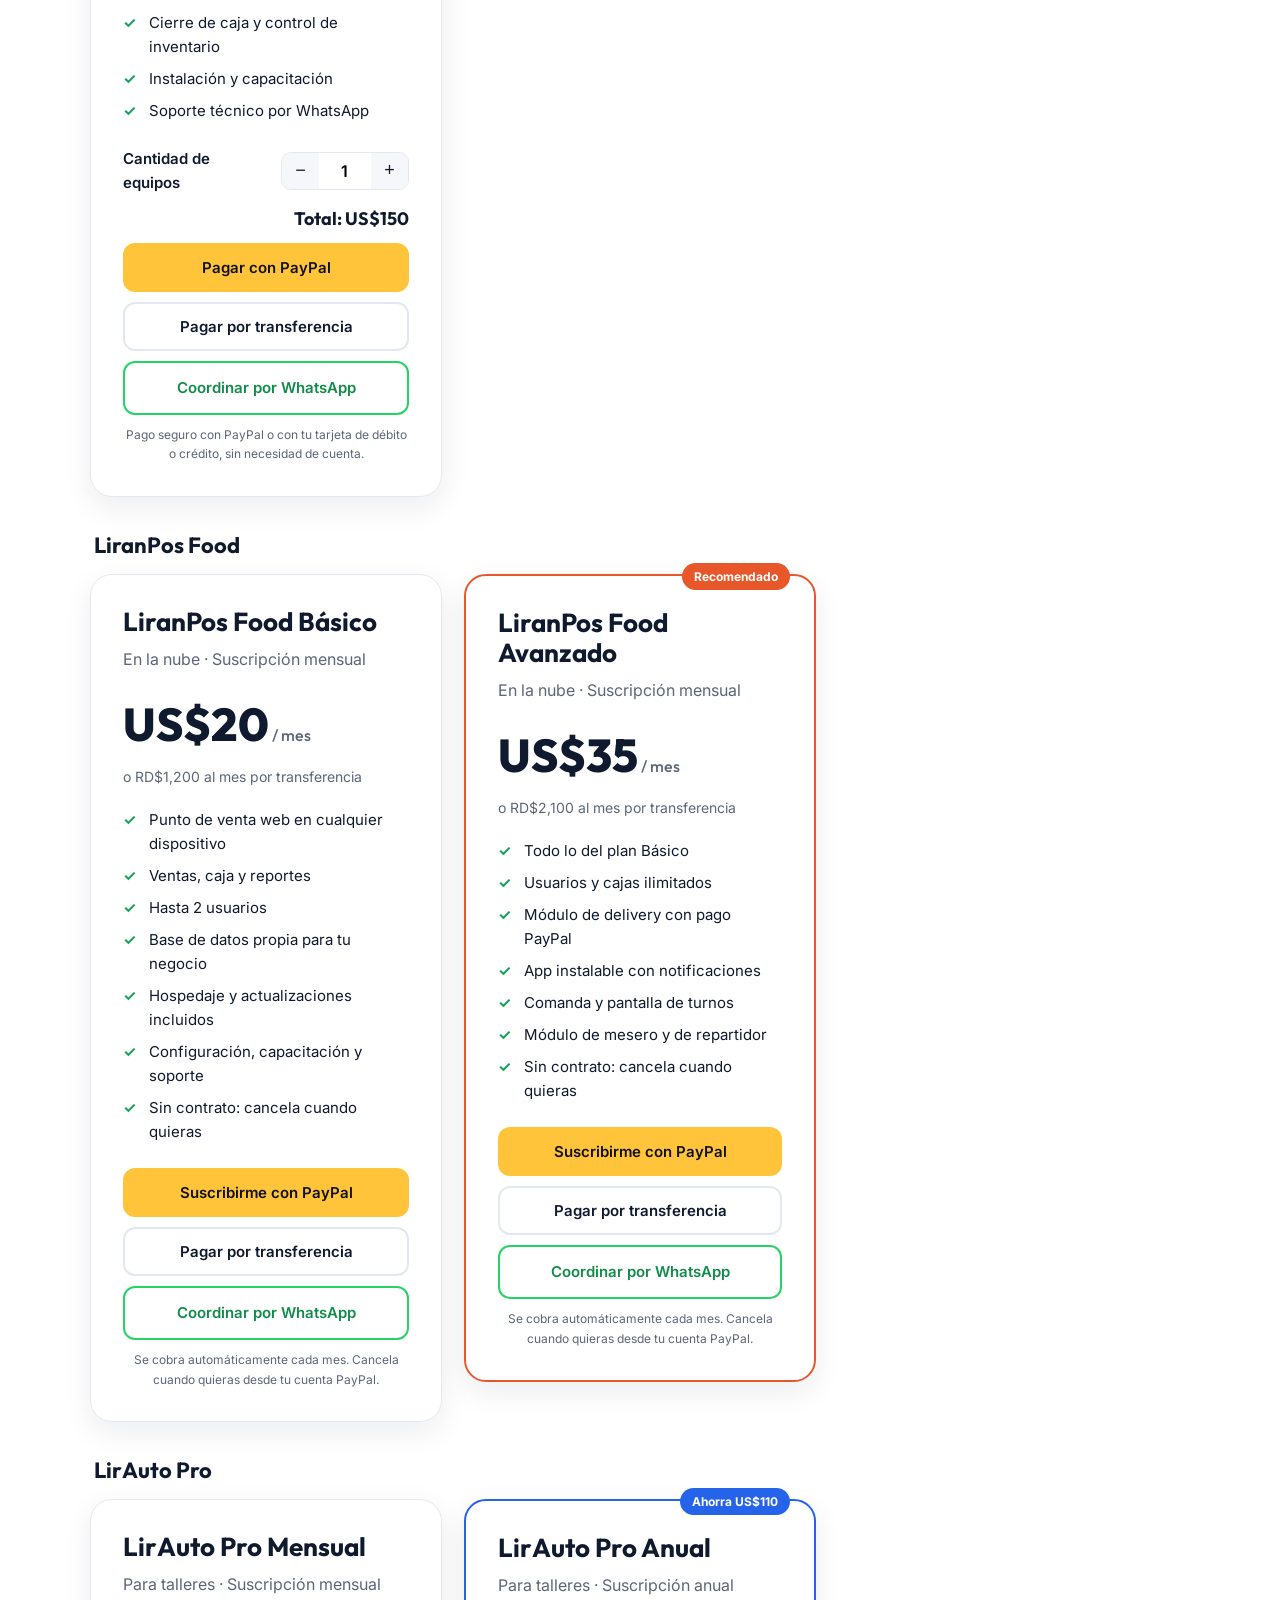
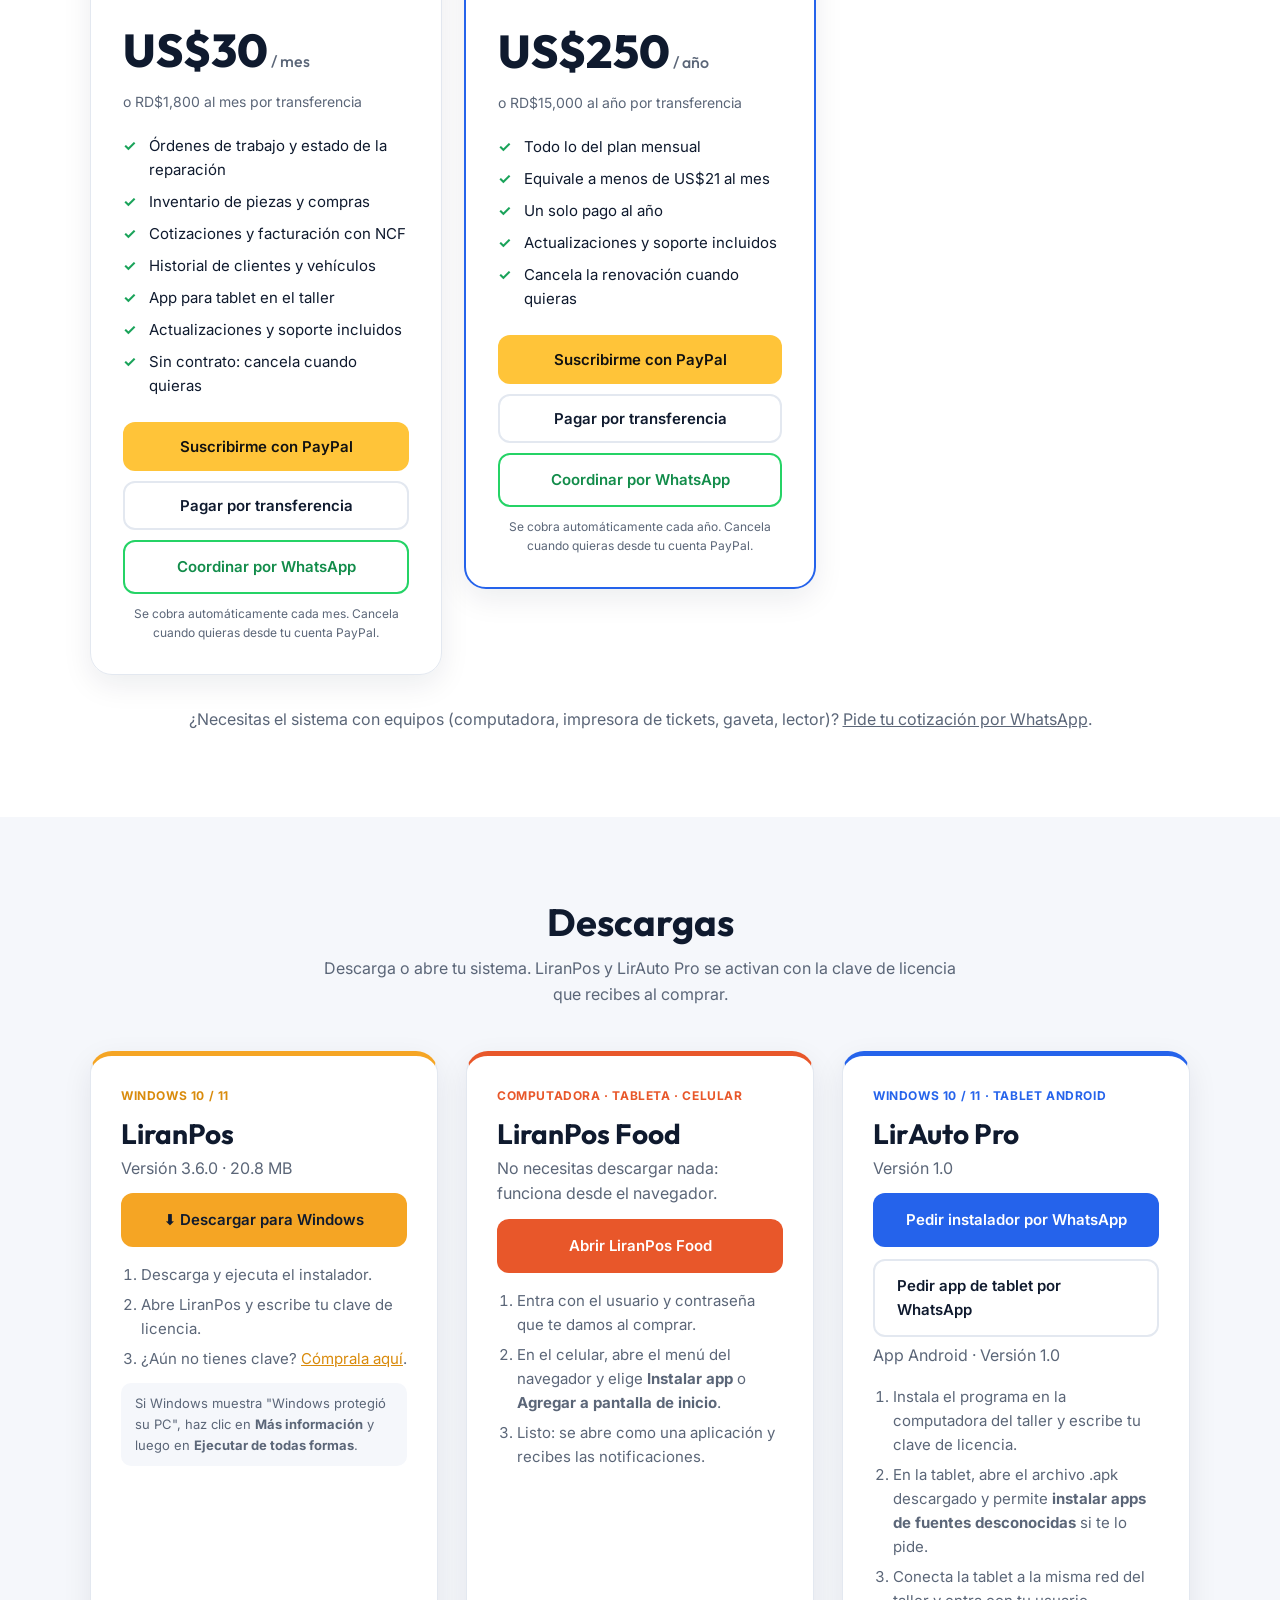
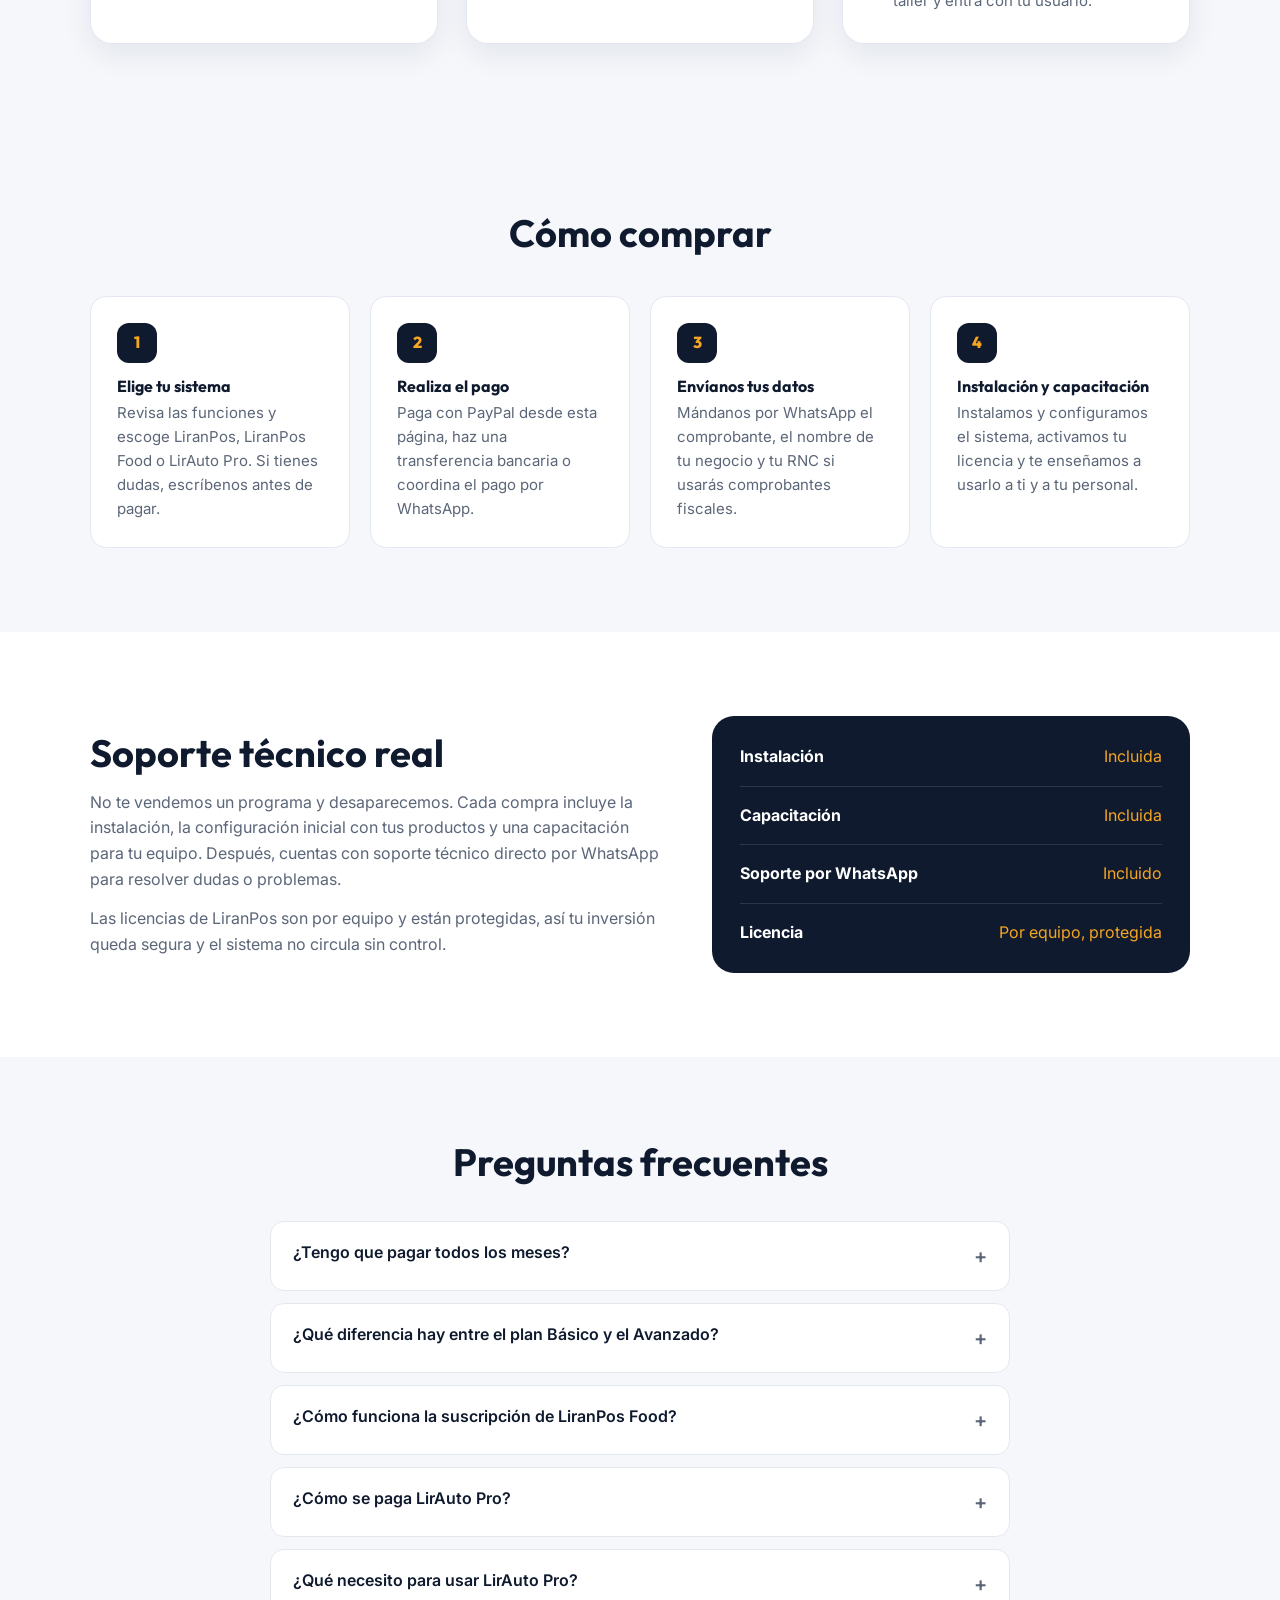
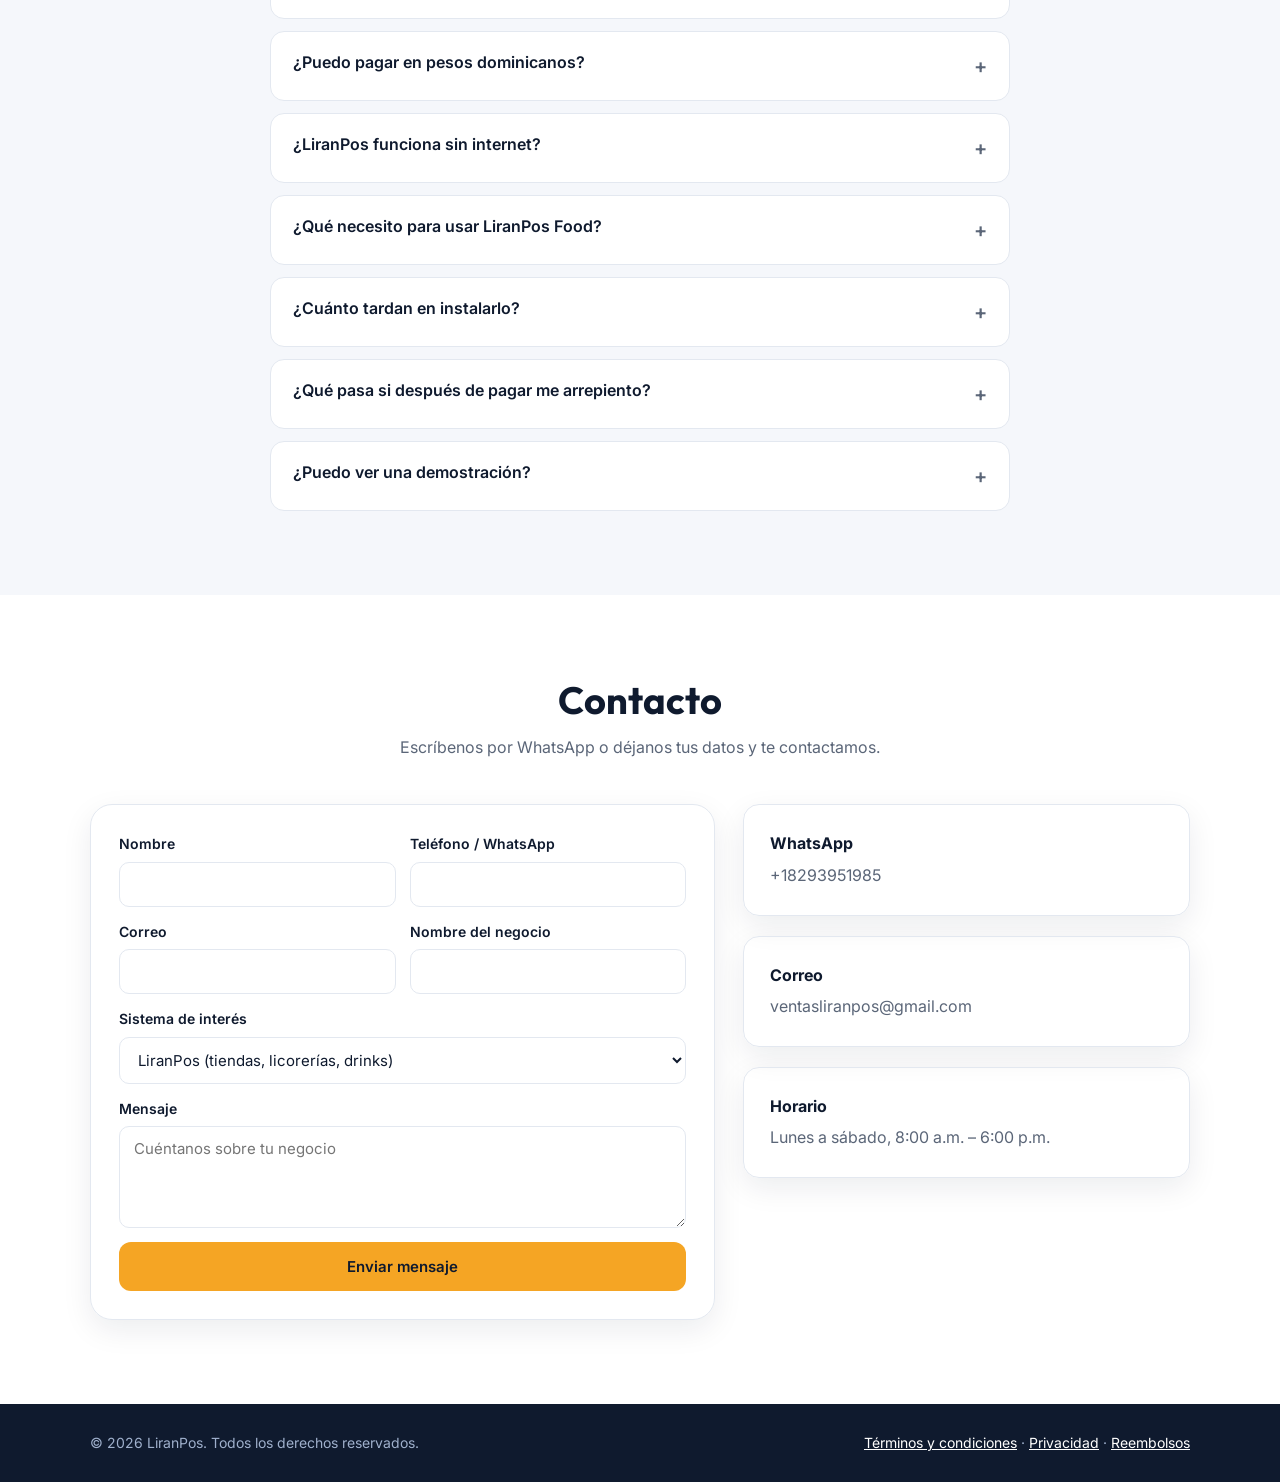
==== commit 2d227e0f: "Add files via upload" ====
--- a/index.html
+++ b/index.html
@@ -4,7 +4,7 @@
 <meta charset="utf-8">
 <meta name="viewport" content="width=device-width, initial-scale=1">
 <title>LiranPos | Sistemas punto de venta</title>
-<meta name="description" content="LiranPos y LiranPos Food: sistemas punto de venta para licorerías, drinks, colmados, ferreterías, boutiques, restaurantes y food trucks. LiranPos con pago único y LiranPos Food desde US$20 al mes, con instalación y soporte técnico.">
+<meta name="description" content="LiranPos, LiranPos Food y LirAuto Pro: sistemas para licorerías, drinks, colmados, ferreterías, boutiques, restaurantes, food trucks y talleres. LiranPos, LiranPos Food y LirAuto Pro para talleres automotrices, con instalación y soporte técnico.">
 <link rel="preconnect" href="https://fonts.googleapis.com">
 <link rel="preconnect" href="https://fonts.gstatic.com" crossorigin>
 <link href="https://fonts.googleapis.com/css2?family=Outfit:wght@500;600;700;800&family=Inter:wght@400;500;600&display=swap" rel="stylesheet">
@@ -34,9 +34,9 @@
 <section class="hero" id="inicio">
   <div class="wrap hero-in">
     <div>
-      <span class="pill">LiranPos pago único · LiranPos Food desde US$20/mes</span>
+      <span class="pill">Sistemas para comercios, restaurantes y talleres</span>
       <h1>Vende más rápido y controla tu negocio <span class="hl">de verdad</span>.</h1>
-      <p class="lead">Dos sistemas punto de venta pensados para el comercio dominicano: <b>LiranPos</b> para tiendas, licorerías y drinks, y <b>LiranPos Food</b> para restaurantes y food trucks con delivery.</p>
+      <p class="lead">Sistemas pensados para el negocio dominicano: <b>LiranPos</b> para tiendas, licorerías y drinks, <b>LiranPos Food</b> para restaurantes y food trucks con delivery, y <b>LirAuto Pro</b> para talleres automotrices.</p>
       <div class="cta-row">
         <a href="#precios" class="btn btn-primary">Ver precios y comprar</a>
         <a href="#productos" class="btn btn-ghost">Conocer los sistemas</a>
@@ -108,6 +108,23 @@
         <div><h4>Paquete con equipos</h4><p>Si lo necesitas, te armamos el paquete completo: sistema más impresora, gaveta y equipos de punto de venta.</p></div>
       </div>
     </article>
+
+    <article class="prod prod-c">
+      <div class="prod-head">
+        <span class="tag tag-c">Programa de escritorio · Windows + tablet Android</span>
+        <h3>LirAuto Pro</h3>
+        <p>Sistema completo para talleres automotrices: desde que el vehículo entra hasta que se factura. Funciona en la computadora del taller y se conecta con una app para tablet, para que el mecánico registre el trabajo desde el área de servicio.</p>
+        <div class="chips"><span>Talleres mecánicos</span><span>Desabolladura y pintura</span><span>Electromecánica</span><span>Gomeras</span><span>Venta de repuestos</span></div>
+      </div>
+      <div class="feat">
+        <div><h4>Órdenes de trabajo</h4><p>Recibe el vehículo, registra el diagnóstico y sigue el estado de cada reparación hasta la entrega.</p></div>
+        <div><h4>Inventario de piezas</h4><p>Controla repuestos, existencias y compras a suplidores, y descuenta las piezas usadas en cada orden.</p></div>
+        <div><h4>Cotizaciones y facturación</h4><p>Prepara presupuestos para el cliente y conviértelos en factura con NCF cuando apruebe el trabajo.</p></div>
+        <div><h4>Clientes y vehículos</h4><p>Historial completo por cliente, placa y vehículo: qué se le hizo, cuándo y cuánto costó.</p></div>
+        <div><h4>App para tablet</h4><p>Una app Android conectada al mismo sistema, para consultar y actualizar las órdenes desde el taller.</p></div>
+        <div><h4>Seguridad y respaldo</h4><p>Usuarios con contraseñas cifradas, base de datos MySQL y actualizaciones con soporte técnico.</p></div>
+      </div>
+    </article>
   </div>
 </section>
 
@@ -115,7 +132,7 @@
 <section class="sec sec-alt" id="capturas">
   <div class="wrap">
     <h2 class="sec-title">Así se ven los sistemas</h2>
-    <p class="sec-sub">Capturas reales de LiranPos y LiranPos Food. Toca una imagen para verla en grande.</p>
+    <p class="sec-sub">Capturas reales de nuestros sistemas. Toca una imagen para verla en grande.</p>
     <div class="tabs" id="cap-tabs"></div>
     <div class="gallery" id="gallery"></div>
   </div>
@@ -128,15 +145,15 @@
     <h2 class="sec-title">¿Cuál me conviene?</h2>
     <div class="tbl-wrap">
       <table class="tbl">
-        <thead><tr><th></th><th>LiranPos</th><th>LiranPos Food</th></tr></thead>
+        <thead><tr><th></th><th>LiranPos</th><th>LiranPos Food</th><th>LirAuto Pro</th></tr></thead>
         <tbody>
-          <tr><td>Tipo</td><td>Programa para Windows</td><td>Sistema web en la nube</td></tr>
-          <tr><td>Ideal para</td><td>Tiendas, licorerías, drinks, colmados, ferreterías, boutiques</td><td>Restaurantes, food trucks, cafeterías</td></tr>
-          <tr><td>Funciona sin internet</td><td>Sí, en la tienda</td><td>Necesita internet</td></tr>
-          <tr><td>Comprobantes fiscales (NCF)</td><td>Sí</td><td>Consultar</td></tr>
-          <tr><td>Delivery con pago en línea</td><td>—</td><td>Sí, con PayPal</td></tr>
-          <tr><td>Varias cajas</td><td>Sí, con equipo servidor</td><td>Sí, desde cualquier dispositivo</td></tr>
-          <tr><td>Forma de pago del sistema</td><td>Pago único por equipo</td><td>Desde US$20 al mes, sin contrato</td></tr>
+          <tr><td>Tipo</td><td>Programa para Windows</td><td>Sistema web en la nube</td><td>Windows + app para tablet</td></tr>
+          <tr><td>Ideal para</td><td>Tiendas, licorerías, drinks, colmados, ferreterías, boutiques</td><td>Restaurantes, food trucks, cafeterías</td><td>Talleres automotrices</td></tr>
+          <tr><td>Funciona sin internet</td><td>Sí, en la tienda</td><td>Necesita internet</td><td>Sí, en la red del taller</td></tr>
+          <tr><td>Comprobantes fiscales (NCF)</td><td>Sí</td><td>Consultar</td><td>Sí</td></tr>
+          <tr><td>Delivery con pago en línea</td><td>—</td><td>Sí, con PayPal</td><td>—</td></tr>
+          <tr><td>Varias cajas</td><td>Sí, con equipo servidor</td><td>Sí, desde cualquier dispositivo</td><td>Sí, computadoras y tablets</td></tr>
+          <tr><td>Forma de pago del sistema</td><td>Pago único por equipo</td><td>Desde US$20 al mes, sin contrato</td><td>US$30 al mes o US$250 al año</td></tr>
         </tbody>
       </table>
     </div>
@@ -147,7 +164,7 @@
 <section class="sec" id="precios">
   <div class="wrap">
     <h2 class="sec-title">Precios</h2>
-    <p class="sec-sub">LiranPos se paga una sola vez y LiranPos Food es una suscripción mensual. Elige cómo prefieres pagar: PayPal (tarjeta de crédito o débito), transferencia bancaria o coordinando por WhatsApp.</p>
+    <p class="sec-sub">LiranPos se paga una sola vez, LiranPos Food es una suscripción mensual y LirAuto Pro puedes pagarlo cada mes o cada año. Elige cómo prefieres pagar: PayPal (tarjeta de crédito o débito), transferencia bancaria o coordinando por WhatsApp.</p>
     <div class="prices" id="prices"><!-- se llena desde config.js --></div>
     <p class="note">¿Necesitas el sistema con equipos (computadora, impresora de tickets, gaveta, lector)? <a href="#" class="js-wa" data-msg="Hola, quiero cotizar un paquete de sistema + equipos de punto de venta." target="_blank" rel="noopener">Pide tu cotización por WhatsApp</a>.</p>
   </div>
@@ -157,7 +174,7 @@
 <section class="sec sec-alt" id="descargas">
   <div class="wrap">
     <h2 class="sec-title">Descargas</h2>
-    <p class="sec-sub">Descarga o abre tu sistema. LiranPos se activa con la clave de licencia que recibes al comprar.</p>
+    <p class="sec-sub">Descarga o abre tu sistema. LiranPos y LirAuto Pro se activan con la clave de licencia que recibes al comprar.</p>
     <div class="dl-grid">
       <div class="dl-card">
         <span class="tag tag-a">Windows 10 / 11</span>
@@ -182,6 +199,19 @@
           <li>Listo: se abre como una aplicación y recibes las notificaciones.</li>
         </ol>
       </div>
+      <div class="dl-card dl-auto">
+        <span class="tag tag-c">Windows 10 / 11 · Tablet Android</span>
+        <h3>LirAuto Pro</h3>
+        <p class="dl-meta" id="la-meta"></p>
+        <a class="btn btn-auto full" id="la-btn" href="#">⬇ Descargar para Windows</a>
+        <a class="btn btn-ghost full" id="la-apk" href="#">⬇ Descargar app para tablet</a>
+        <p class="dl-meta" id="la-apk-meta"></p>
+        <ol class="dl-steps">
+          <li>Instala el programa en la computadora del taller y escribe tu clave de licencia.</li>
+          <li>En la tablet, abre el archivo .apk descargado y permite <b>instalar apps de fuentes desconocidas</b> si te lo pide.</li>
+          <li>Conecta la tablet a la misma red del taller y entra con tu usuario.</li>
+        </ol>
+      </div>
     </div>
   </div>
 </section>
@@ -191,7 +221,7 @@
   <div class="wrap">
     <h2 class="sec-title">Cómo comprar</h2>
     <div class="steps">
-      <div class="step"><span>1</span><h4>Elige tu sistema</h4><p>Revisa las funciones y escoge LiranPos o LiranPos Food. Si tienes dudas, escríbenos antes de pagar.</p></div>
+      <div class="step"><span>1</span><h4>Elige tu sistema</h4><p>Revisa las funciones y escoge LiranPos, LiranPos Food o LirAuto Pro. Si tienes dudas, escríbenos antes de pagar.</p></div>
       <div class="step"><span>2</span><h4>Realiza el pago</h4><p>Paga con PayPal desde esta página, haz una transferencia bancaria o coordina el pago por WhatsApp.</p></div>
       <div class="step"><span>3</span><h4>Envíanos tus datos</h4><p>Mándanos por WhatsApp el comprobante, el nombre de tu negocio y tu RNC si usarás comprobantes fiscales.</p></div>
       <div class="step"><span>4</span><h4>Instalación y capacitación</h4><p>Instalamos y configuramos el sistema, activamos tu licencia y te enseñamos a usarlo a ti y a tu personal.</p></div>
@@ -223,6 +253,8 @@
     <details><summary>¿Tengo que pagar todos los meses?</summary><p>Depende del sistema. LiranPos se paga una sola vez por equipo, sin mensualidades. LiranPos Food cuesta US$20 al mes en el plan Básico o US$35 en el Avanzado, e incluye el hospedaje, las actualizaciones y el soporte; no hay contrato y puedes cancelar cuando quieras.</p></details>
     <details><summary>¿Qué diferencia hay entre el plan Básico y el Avanzado?</summary><p>El Básico (US$20/mes) incluye el punto de venta web, caja, reportes y hasta 2 usuarios. El Avanzado (US$35/mes) agrega usuarios y cajas ilimitados, delivery con pago PayPal, app con notificaciones, comanda, pantalla de turnos y los módulos de mesero y repartidor. Puedes cambiar de plan cuando quieras.</p></details>
     <details><summary>¿Cómo funciona la suscripción de LiranPos Food?</summary><p>Si te suscribes con PayPal, el cobro del plan que elijas se hace automáticamente cada mes en la misma fecha. Puedes cancelarla en cualquier momento desde tu cuenta de PayPal o escribiéndonos, y mantienes el acceso hasta el final del mes ya pagado. Si prefieres pagar por transferencia, nos envías el comprobante cada mes por WhatsApp.</p></details>
+    <details><summary>¿Cómo se paga LirAuto Pro?</summary><p>Puedes elegir entre US$30 al mes o US$250 al año, que equivale a ahorrar US$110 frente al pago mensual. Ambos planes incluyen la app para tablet, las actualizaciones y el soporte técnico, y se renuevan automáticamente si pagas con PayPal. Puedes cancelar la renovación cuando quieras.</p></details>
+    <details><summary>¿Qué necesito para usar LirAuto Pro?</summary><p>Una computadora con Windows 10 u 11 en el taller. Si quieres usar la app, una tablet Android conectada a la misma red. Nosotros te ayudamos con la instalación y la configuración inicial.</p></details>
     <details><summary>¿Puedo pagar en pesos dominicanos?</summary><p>Sí, por transferencia bancaria. PayPal cobra en dólares estadounidenses y acepta tarjetas de crédito y débito, incluso si no tienes cuenta de PayPal.</p></details>
     <details><summary>¿LiranPos funciona sin internet?</summary><p>Sí. LiranPos trabaja dentro de tu tienda. El internet solo hace falta si quieres ver tu negocio a distancia desde casa.</p></details>
     <details><summary>¿Qué necesito para usar LiranPos Food?</summary><p>Solo un dispositivo con navegador e internet: computadora, tableta o celular. No tienes que comprar ni mantener un servidor.</p></details>
@@ -253,6 +285,7 @@
             <option>LiranPos (tiendas, licorerías, drinks)</option>
             <option>LiranPos Food Básico (US$20/mes)</option>
             <option>LiranPos Food Avanzado (US$35/mes)</option>
+            <option>LirAuto Pro (talleres)</option>
             <option>Paquete con equipos</option>
             <option>No estoy seguro</option>
           </select>
--- a/estilos.css
+++ b/estilos.css
@@ -240,3 +240,21 @@
 .pp-box{min-height:45px}
 
 .pro{display:inline-block;font-size:11px;font-weight:700;color:var(--food);background:#fdeee8;border-radius:99px;padding:2px 8px;vertical-align:middle;margin-left:4px}
+
+/* LirAuto Pro */
+:root{--auto:#2563eb}
+.prod-c{border-top-color:var(--auto)}
+.tag-c{color:var(--auto)}
+.dl-auto{border-top-color:var(--auto)}
+.btn-auto{background:var(--auto);color:#fff}
+.btn-auto:hover{filter:brightness(.95)}
+.dl-grid{grid-template-columns:repeat(auto-fit,minmax(280px,1fr))}
+
+/* Precios agrupados por producto */
+.prices{display:block}
+.price-group{margin-top:36px}
+.price-group:first-child{margin-top:0}
+.price-group-title{font-size:22px;margin-bottom:16px;padding-left:4px}
+.price-row{display:grid;grid-template-columns:repeat(auto-fill,minmax(280px,1fr));gap:22px;align-items:start}
+.price.featured.auto{border-color:var(--auto)}
+.price.auto .ribbon{background:var(--auto)}
